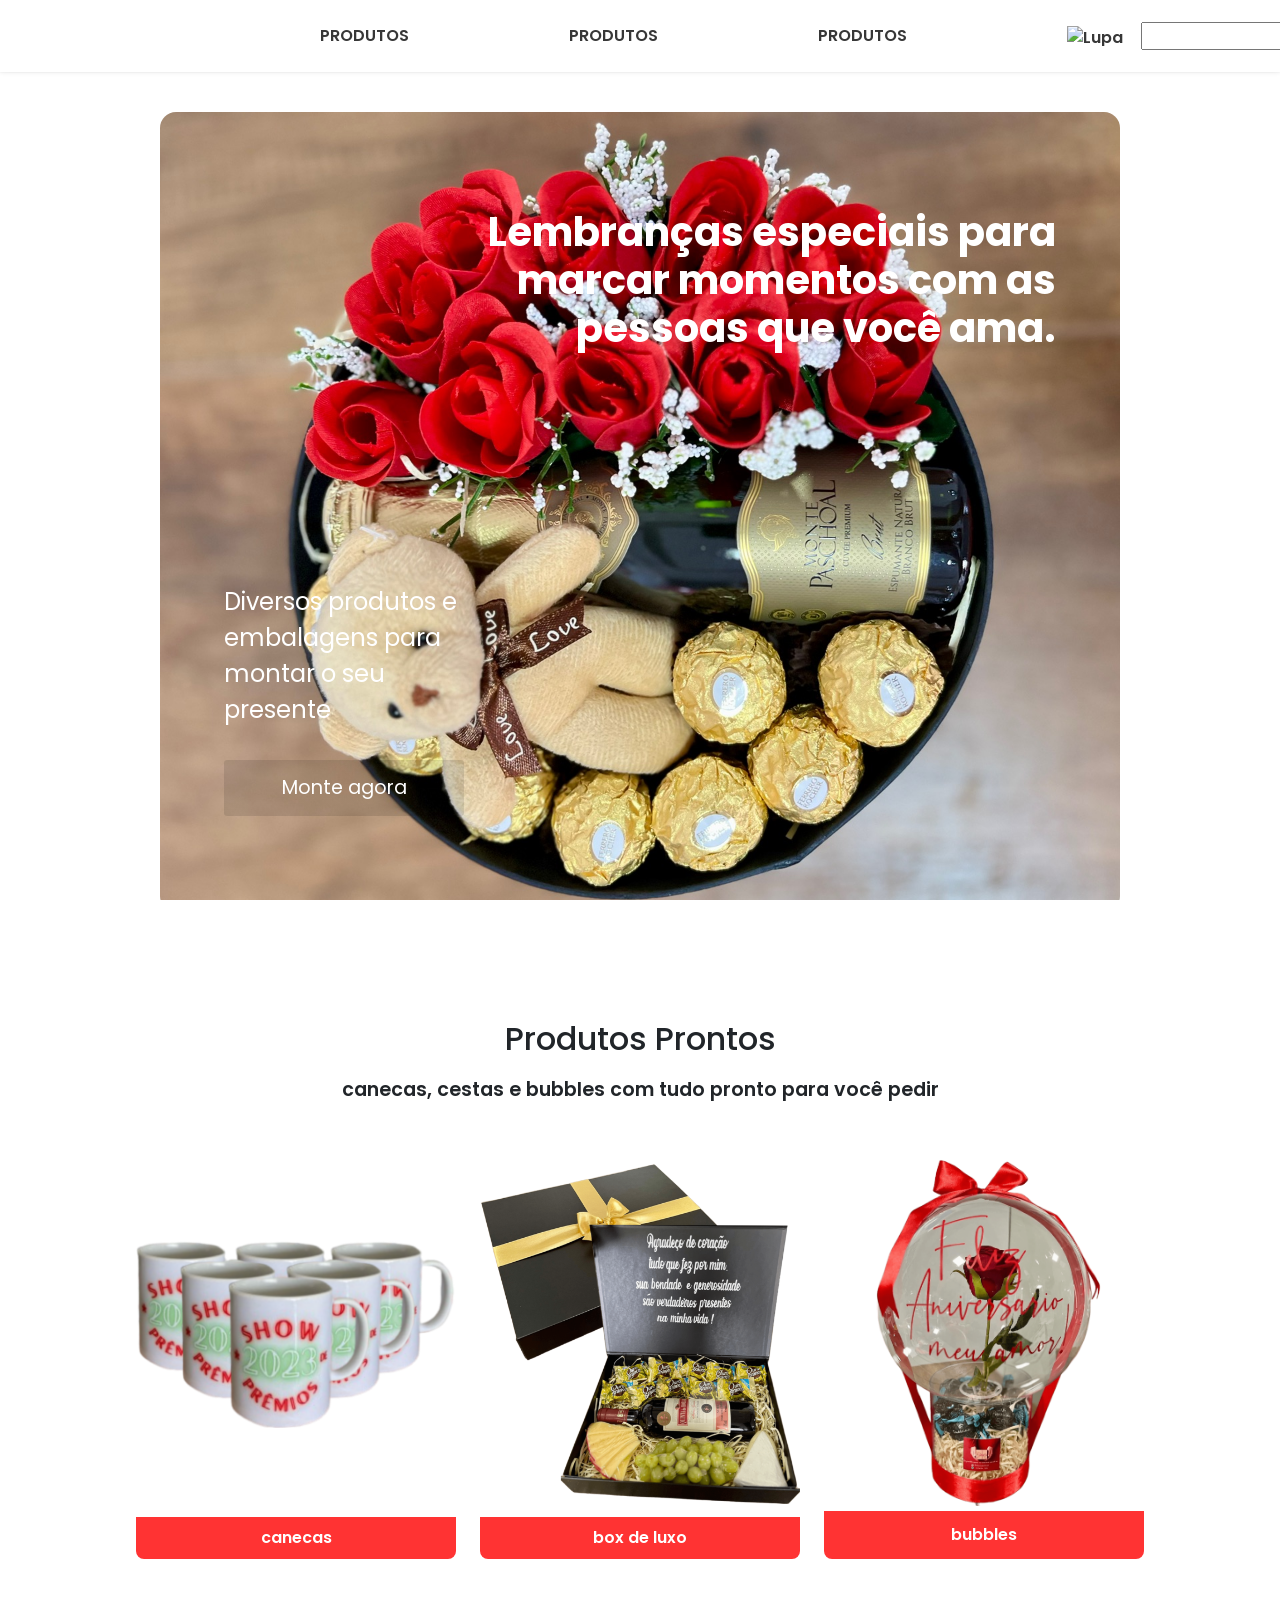
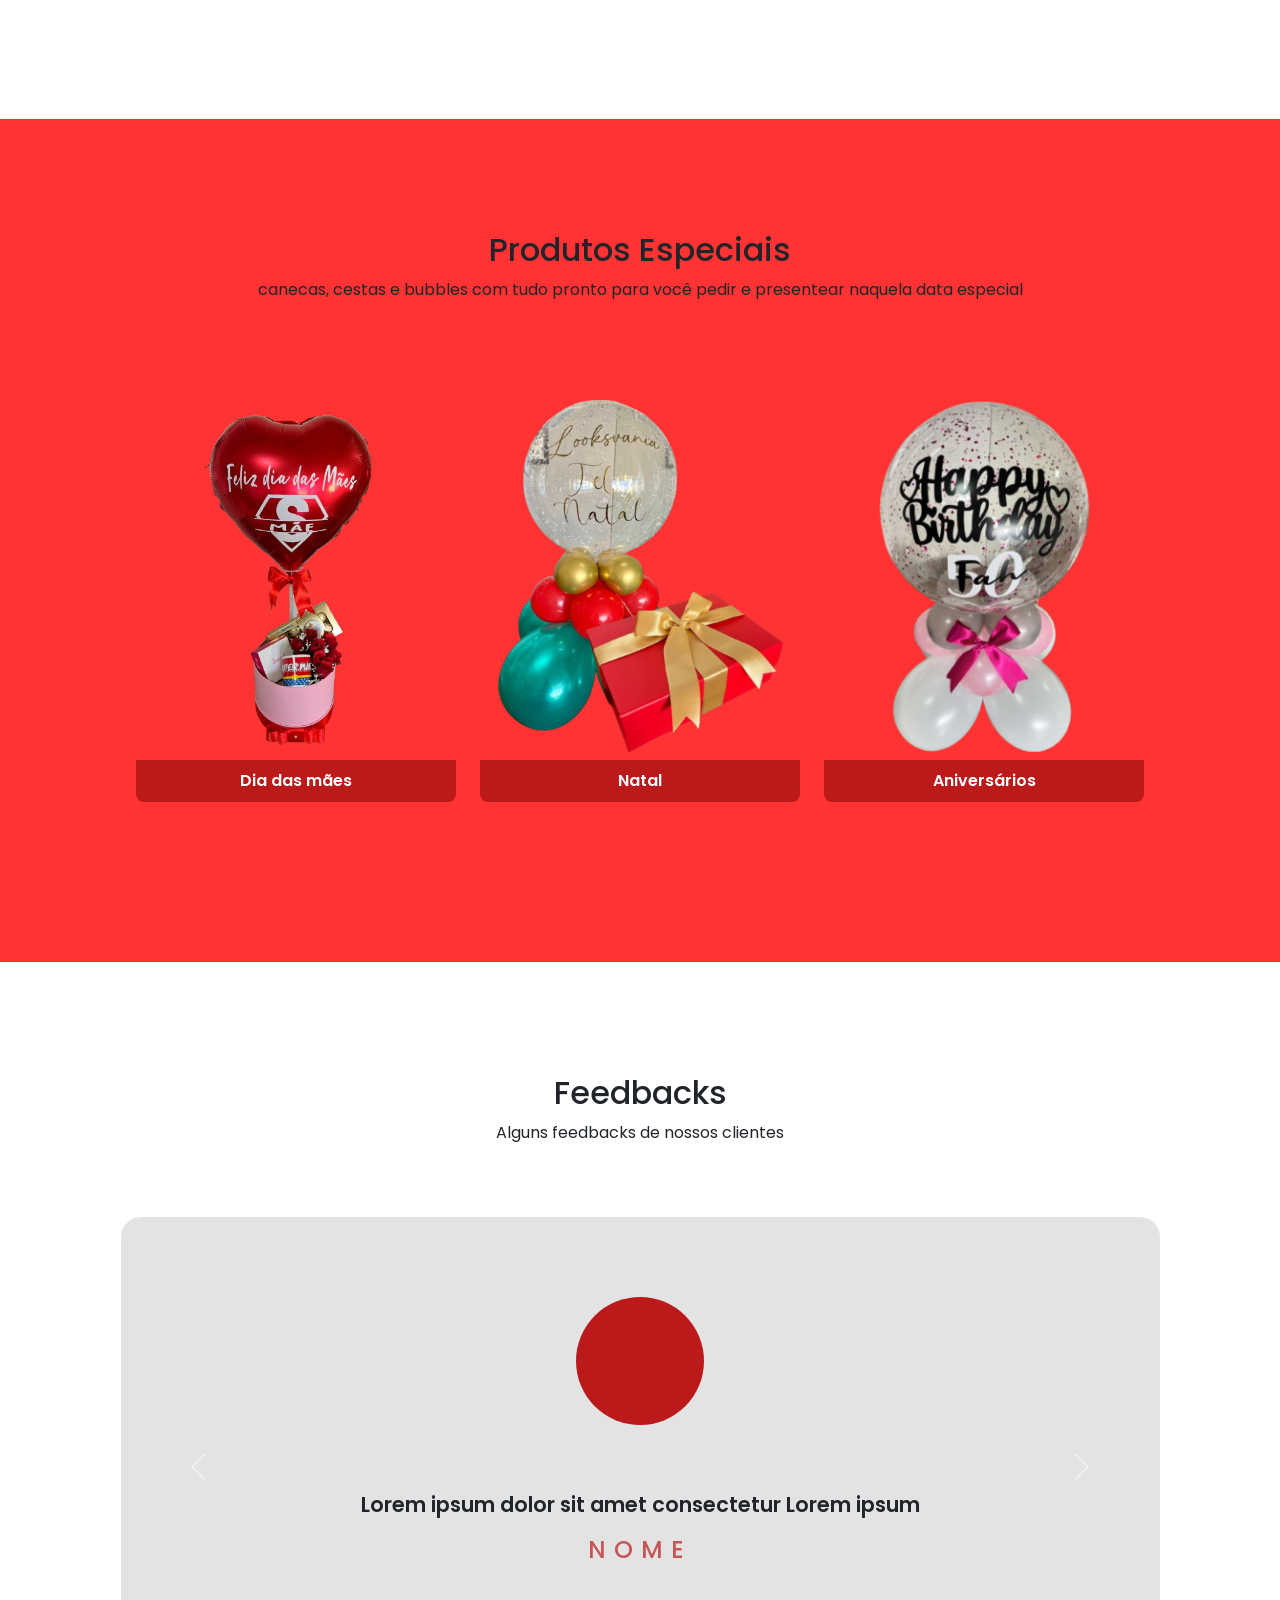
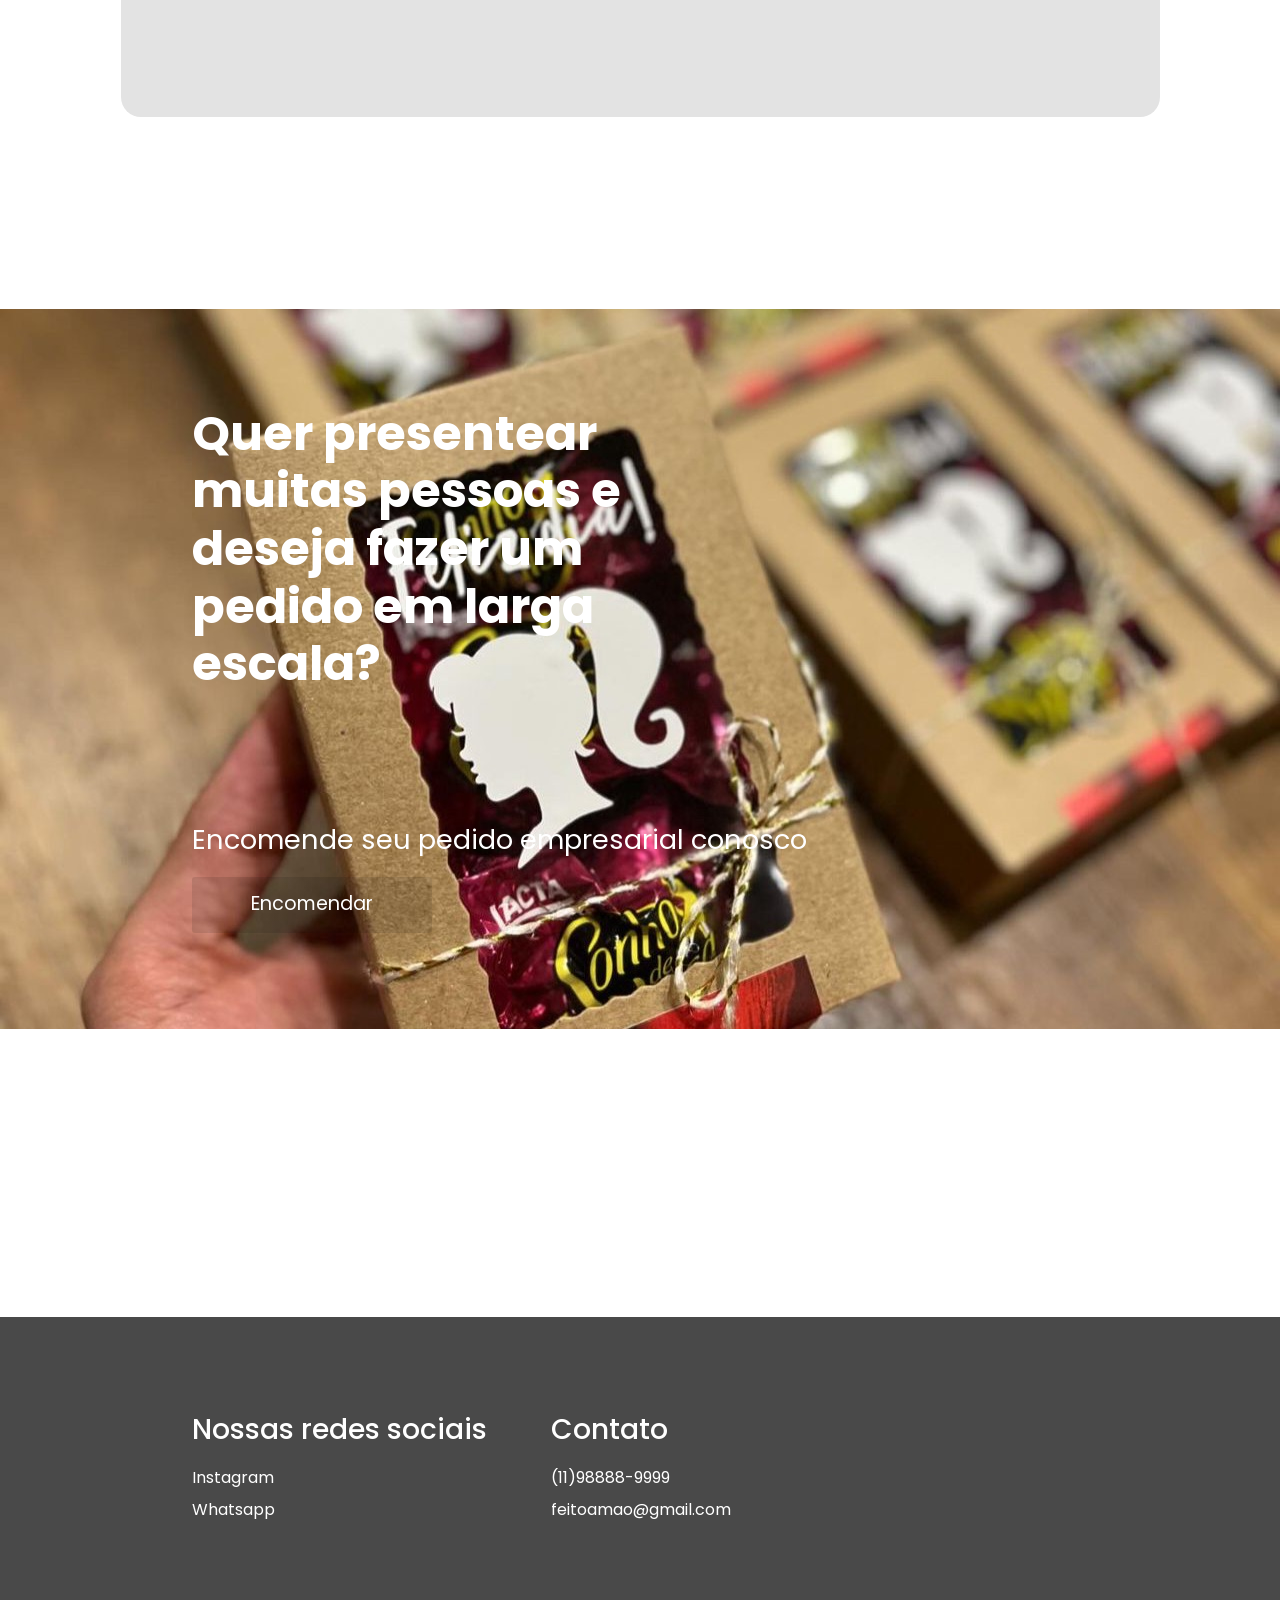
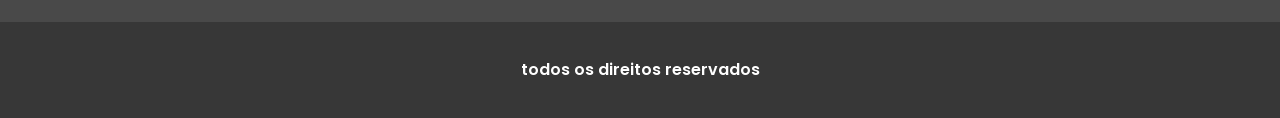
==== index.html @ 60e220ce "Add files via upload" ====
<!DOCTYPE html>
<html lang="pt-br">

<head>
    <meta charset="UTF-8">
    <meta http-equiv="X-UA-Compatible" content="IE=edge">
    <meta name="viewport" content="width=device-width, initial-scale=1.0">
    <title>Home</title>
    <link rel="stylesheet" href="styles/styles.css">
    <link href="https://cdn.jsdelivr.net/npm/bootstrap@5.3.3/dist/css/bootstrap.min.css" rel="stylesheet"
        integrity="sha384-QWTKZyjpPEjISv5WaRU9OFeRpok6YctnYmDr5pNlyT2bRjXh0JMhjY6hW+ALEwIH" crossorigin="anonymous">
    <style>
        @import url('https://fonts.googleapis.com/css2?family=Poppins:ital,wght@0,100;0,200;0,300;0,400;0,500;0,600;0,700;0,800;0,900;1,100;1,200;1,300;1,400;1,500;1,600;1,700;1,800;1,900&display=swap');
    </style>
</head>

<body>
    <header>
        <div id="logo"><a href="/"><img src="imagens/website/logo.png" alt=""></a></div>

        <nav>
            <ul>
                <li class="bttnHeader">
                    <a href="#">PRODUTOS</a>
                </li>
                <li class="bttnHeader">
                    <a href="#">PRODUTOS</a>
                </li>
                <li class="bttnHeader">
                    <a href="#">PRODUTOS</a>
                </li>
                <li class="bttnHeader">
                    <img src="imagens/website/search.svg" alt="Lupa de Pesquisa" class="searchBar">
                    <input type="Text">
                </li>
            </ul>
        </nav>

        <div id="perfil"><button class="perfilBttn"><img src="imagens/website/person.svg" alt=""></button></div>
    </header>

    <main>
        <section id="heroSection">
            <div id="bannerH">
                <h1>Lembranças especiais para marcar momentos com as pessoas que você ama.</h1>
                <div id="textoHero">
                    <p>Diversos produtos e embalagens para montar o seu presente</p>
                    <button class="bttnHero">Monte agora</button>
                </div>
            </div>
        </section>

        <section id="produtosProntos">
            <div class="titleProdutos">
                <h2>Produtos Prontos</h2>
                <p>canecas, cestas e bubbles com tudo pronto para você pedir</p>
            </div>

            <div class="cardSection">
                <div class="cardProdutos">
                    <div class="cards">
                        <div class="cardImg"> <img src="imagens/catalogo/the_canecations.png" alt="">
                        </div>

                        <button class="cardText">
                            <p>canecas</p>
                        </button>
                    </div>
                    <div class="cards">
                        <div class="cardImg"> <img src="imagens/catalogo/caixa.png" alt="">
                        </div>

                        <button class="cardText">
                            <p>box de luxo</p>
                        </button>
                    </div>
                    <a href="produtos.html">
                        <div class="cards">
                            <div class="cardImg"> <img src="imagens/catalogo/bubble.png" alt="">
                            </div>

                            <button class="cardText">
                                <p>bubbles</p>
                            </button>
                        </div>
                    </a>
                </div>
            </div>
        </section>

        <section id="produtosEspeciais">
            <div class="titleProdutosE">
                <h2>Produtos Especiais</h2>
                <p>canecas, cestas e bubbles com tudo pronto para você pedir e presentear naquela data especial</p>
            </div>

            <div class="cardSection">
                <div class="cardProdutos">
                    <div class="cards">
                        <div class="cardImg">
                            <img src="imagens/catalogo/bubble_maes.png" alt="">
                        </div>

                        <button class="cardText2">
                            <p>Dia das mães</p>
                        </button>
                    </div>
                    <div class="cards">
                        <div class="cardImg"> <img src="imagens/catalogo/the_natal_combination.png" alt="">
                        </div>

                        <button class="cardText2">
                            <p>Natal</p>
                        </button>
                    </div>
                    <div class="cards">
                        <div class="cardImg">
                            <img src="imagens/catalogo/the_bubble.png" alt="">
                        </div>

                        <button class="cardText2">
                            <p>Aniversários</p>
                        </button>
                    </div>
                </div>
            </div>
        </section>

        <section class="feedback">
            <div class="titleFeedback">
                <h2>Feedbacks</h2>
                <p>Alguns feedbacks de nossos clientes</p>
            </div>

            <div class="comments">
                <div id="carouselExampleControls" class="carousel slide" data-ride="carousel">
                    <div class="carousel-inner">
                        <div class="carousel-item active">
                            <div class="unitComments" class="active">
                                <div class="feedbackImg"></div>
                                <div class="feedbackContent">
                                    <P>Lorem ipsum dolor sit amet consectetur Lorem ipsum </P>
                                    <h3>NOME</h3>
                                </div>
                            </div>
                        </div>
                        <div class="carousel-item">
                            <div class="unitComments" class="active">
                                <div class="feedbackImg"></div>
                                <div class="feedbackContent">
                                    <P>Lorem ipsum dolor sit amet consectetur Lorem ipsum </P>
                                    <h3>NOME</h3>
                                </div>
                            </div>
                        </div>
                        <div class="carousel-item">
                            <div class="unitComments" class="active">
                                <div class="feedbackImg"></div>
                                <div class="feedbackContent">
                                    <P>Lorem ipsum dolor sit amet consectetur Lorem ipsum </P>
                                    <h3>NOME</h3>
                                </div>
                            </div>
                        </div>
                    </div>
                    <a class="carousel-control-prev" href="#carouselExampleControls" role="button" data-slide="prev">
                        <span class="carousel-control-prev-icon" aria-hidden="true"></span>
                    </a>
                    <a class="carousel-control-next" href="#carouselExampleControls" role="button" data-slide="next">
                        <span class="carousel-control-next-icon" aria-hidden="true"></span>
                    </a>
                </div>
            </div>
        </section>

        <section id="action">
            <div id="actionH1">
                <h1>Quer presentear muitas pessoas e deseja fazer um pedido em larga escala?</h1>
            </div>
            <div id="actionP">
                <p>Encomende seu pedido empresarial conosco</p>
                <button class="bttnHero">Encomendar</button>
            </div>
        </section>

        <div class="branco"></div>
    </main>
    <footer>
        <div id="socialContato">
            <div id="redeSocial">
                <h3>Nossas redes sociais</h3>
                <a href="/">Instagram</a>
                <a href="/">Whatsapp</a>
            </div>
            <div id="contato">
                <h3>Contato</h3>
                <a href="/">(11)98888-9999</a>
                <a href="/">feitoamao@gmail.com</a>
            </div>
        </div>
        <div id="footerDireitos">
            <p>todos os direitos reservados</p>
        </div>
    </footer>
    <nav class="navMobile">
        <ul>
            <li class="navMobileLink"><a href="/"><img src="imagens/website/house.svg" alt=""></a></li>
            <li class="navMobileLink"><a href="/"><img src="imagens/website/gift.svg" alt=""></a></li>
            <li class="navMobileLink"><a href="/"><img src="imagens/website/cart3.svg" alt=""></a></li>
            <li class="navMobileLink"><a href="/"><img src="imagens/website/search.svg" alt=""></a></li>
            <li class="navMobileLink"><a href="login.html"><img src="imagens/website/person.svg" alt=""></a></li>
        </ul>
    </nav>
    <script src="https://cdn.jsdelivr.net/npm/bootstrap@5.3.3/dist/js/bootstrap.bundle.min.js"
        integrity="sha384-YvpcrYf0tY3lHB60NNkmXc5s9fDVZLESaAA55NDzOxhy9GkcIdslK1eN7N6jIeHz"
        crossorigin="anonymous"></script>
</body>

</html>
---- styles/styles.css ----
:root {
    --background-color: #FFFFFF;
    --section: #FF3333;
    --details: #ba1a1a;
    --footer: #494949;
    --footer2: #373737;
    --feedback: #E3E3E3;
    --bttnHeader: #a6a4a4;

}

P {
    margin: 0 !important;
}

* {
    padding: 0;
    margin: 0;
    box-sizing: border-box;
    font-family: "Poppins", sans-serif;
    font-weight: 600;
    font-style: normal;
}
ul{
    padding: 0 !important;
    padding-left: 0 !important;
}

img{
    max-width: 100%;
}

body {
    font-family: "Poppins", sans-serif;
    background-color: var(--background-color);
}

h2 {
    font-size: 2rem;
}

header {
    display: none;
}

#heroSection {
    background: linear-gradient(to bottom, #FF3333, #ba1a1a);
    padding: 2.5rem 1.5rem;
    height: 100svh;
}

#heroSection h1,
#action h1 {
    font-size: 1.4rem;
    color: var(--background-color);
}

#heroSection h1 {
    text-align: end;
}

#bannerH{
    display: flex;
    flex-direction: column;
    justify-content: space-between;
    height: 100%;
    padding-bottom: 3rem;
}

#textoHero p {
    font-size: 1rem;
    color: var(--background-color);
    font-weight: lighter;
}

.bttnHero {
    margin-top: 1rem;
    width: 11rem;
    height: 2.5rem;
    font-size: 1.2rem;
    color: var(--background-color);
    background: linear-gradient(to bottom, rgba(0, 0, 0, 0.11), rgba(0, 0, 0, 0.11));
    border: var(--background-color);
    border-radius: .2rem;
    font-weight: lighter;
}

#produtosProntos,
#produtosEspeciais {
    display: flex;
    flex-direction: column;
    align-items: center;
    text-align: center;
}

#produtosProntos {
    padding: 4rem 1.5rem;
}

.titleProdutos {
    margin-bottom: 2.5rem;
}

.titleProdutos,
.titleProdutosE p {
    font-weight: lighter;
    margin-top: .5rem;
}

.cardProdutos {
    width: 17.2rem;
    justify-content: center;
    display: flex;
    flex-direction: column;
    gap: 2.5rem;
}

.cards {
    display: flex;
    flex-direction: column;
    gap: .3rem;
}

.cards img{
    height: 20rem;
    object-fit: contain;
}

.cardImg {
    height: 100%;
}

.cardText,
.cardText2 {
    display: flex;
    align-items: center;
    justify-content: center;
    height: 3rem;
    font-size: 1rem;
    border-style: none;
}

.cardText {
    background-color: var(--section);
    color: var(--background-color);
}

.titleProdutosE {
    padding: 0;
}

.cardText2 {
    background-color: var(--details);
    color: var(--background-color);
}

#produtosEspeciais {
    background-color: var(--section);
    padding: 4rem 0;
}

.titleProdutosE {
    margin-bottom: 2.5rem;
}

.feedback {
    padding: 4rem 1.5rem;
    display: flex;
    flex-direction: column;
}

.titleFeedback {
    text-align: center;
    margin-bottom: 2.5rem;
}

.titleFeedback p {
    font-weight: lighter;
    margin-top: .5rem;
}

.comments {
    display: flex;
    flex-direction: column;
    gap: 2rem;
}

.unitComments{
    background-color: var(--feedback);
    display: flex;
    padding: 1.5rem 2rem;
    gap: 2rem;
    border-radius: 10px;
    font-size: .8rem;
    font-weight: lighter;
}

.feedbackImg{
    height: 5rem;
    background-color: var(--details);
    width: 12rem;
    border-radius: 999px;
    align-self: center;
}

.feedbackContent{
    display: flex;
    flex-direction: column-reverse;
}

#action {
    background: linear-gradient(to bottom, #FF3333, #ba1a1a);
    padding: 4rem 1.5rem;
    height: 100svh;
    display: flex;
    flex-direction: column;
    justify-content: space-between
}

#actionP p {
    font-weight: lighter;
    font-size: 1rem;
    color: var(--background-color);
}

.branco {
    height: 4rem;
}

#socialContato {
    background-color: var(--footer);
    padding: 4rem 2rem;
    color: var(--background-color);
    display: flex;
    flex-direction: column;
    gap: 2rem;
}

#socialContato h3 {
    margin-bottom: 1rem;
}

#socialContato a {
    text-decoration: none;
    color: var(--background-color);
    font-weight: lighter;
    display: flex;
    flex-direction: column;
}

#footerDireitos {
    height: 4rem;
    display: flex;
    justify-content: center;
    align-items: center;
    background-color: var(--footer2);
    color: var(--background-color);
    font-size: 1rem;
    margin-bottom: 3rem;
}

.navMobile{
    height: 3rem;
    background-color: var(--footer);
    padding: 1rem 2rem;
    position: fixed;
    bottom: 0;
    width: 100%;
    z-index: 9999;
}

.navMobile > ul{
    display: flex;
    justify-content: space-between;
}

.navMobileLink{
    list-style: none;
}

.navMobileLink img{
    height: 1.5rem;
}

input{
    display: none;
}

@media screen and (min-width: 768px) {
    header {
        padding: 0 12rem;
        display: flex;
        gap: 5.5rem;
        height: 4.5rem;
        background-color: var(--background-color);
        font-weight: 500;
        font-size: 1.2rem;
        color: var(--footer2);
        align-items: center;
        justify-content: space-between;
        position: sticky;
        top: 0;
        right: 0;
        left: 0;
        position: fixed;
        z-index: 999;
        box-shadow: rgba(0, 0, 0, 0.1) 0px 0px 5px 0px, rgba(0, 0, 0, 0.1) 0px 0px 1px 0px;
    }

    header nav ul{
        margin: 0 !important;
        padding: 0 !important;
    }

    .navMobile{
        display: none;
    }

    #logo img{
        width: 3.5rem;
        width: 3rem;
    }
    

    .perfilBttn{
        height: 3rem;
        width: 3rem;
        border: none;
        background-color: transparent;
        cursor: pointer;
    }

    .perfilBttn img{
        height: 2rem;
    }
    
    nav ul{
        list-style: none;
        display: flex;
        flex-direction: row;
        gap: 5rem;
    }
    
    .bttnHeader{
        padding: 1.5rem 2.5rem;
        background-color: transparent;
        color:  var(--footer2);
        font-weight: 700;
        border: none;
        font-size: 1rem;
        display: flex;
        align-items: center;
    }

    a{
        text-decoration: none !important;
        color: unset !important;
    }

    .bttnHeader:hover{
        color: var(--details);
    }

    .searchBar{
        height: 1.3rem;

    }

    #linha{
        height: 1rem;
    }

    #heroSection{
        background: linear-gradient(to top, #FFFFFF, #FFFFFF);
        color: var(--background-color);
        gap: 30rem;
        padding: 7rem 10rem 0;
    }
    
    #bannerH{
        display: flex;
        flex-direction: row-reverse;
        color: var(--background-color);
        height: 50rem;
        padding: 4rem;
        background-image: url(../imagens/website/urso.png);
        background-repeat: no-repeat;
        background-size: cover;
        background-position: center;
        border-radius: 1rem;
    }
    
    #heroSection h1{
        font-size: 2.5rem;
        text-align: end;
        font-weight: 700;
        margin-top: 2rem;
    }
    
    #textoHero{
        display: flex;
        flex-direction: column;
        gap: 1rem;
        margin-bottom: 2rem;
        align-self: flex-end;
    }

    #textoHero p{
        font-size: 1.5rem;
    }

    .bttnHero{
        width: 15rem;
        height: 3.5rem;
        -webkit-transition: all 200ms ease-in-out;
        -ms-transition: all 200ms ease-in-out;
        -moz-transition: all 200ms ease-in-out;
         transition: all 200ms ease-in-out;
    }
    #produtosProntos{
        background-color: var(--background-color);
        display: flex;
        flex-direction: column;
        align-items: center;
        justify-content: center;
        padding: 7rem 0 10rem;

    }


    .titleProdutos{
        text-align: center;
        line-height: 3rem;
        }
    
    .titleProdutos h2{
        font-size: 2rem
    }
    
    .titleProdutos p{
        font-size: 1.2rem;
    }
    
    .cardSection{
        display: flex;
        justify-content: center;
    }
    
    .cardProdutos{
        display: grid;
        width: 100%;
        grid-template-columns: repeat(3, 1fr);
        gap: 1.5rem;
        justify-content: center;
    }
    
    .cards{
        display: flex;
        flex-direction: column;
        width: 20rem;
        background-color: unset !important;
        border: none !important;
        -webkit-transition: all 200ms ease-in-out;
        -ms-transition: all 200ms ease-in-out;
        -moz-transition: all 200ms ease-in-out;
         transition: all 200ms ease-in-out;
    }
    
    .cardImg{
        border-radius: 8px 8px 0 0;
        display: flex;
        align-items: center;
        justify-content: center;
    }

    .cards img{
        height: 22rem;
        object-fit: contain;
    }

    .cardText, .cardText2{
        font-size: 1rem;
        font-weight: lighter;
        border-style: none;
        border-radius: 0 0 8px 8px;

    }

    .cardText{
        background-color: var(--section);
        color: var(--background-color);
    }

    #produtosEspeciais{
        display: flex;
        flex-direction: column;
        align-items: center;
        justify-content: center;
        padding: 7rem 0 10rem;
    }

    .titleProdutosE{
        margin-bottom: 6rem;
    }

    .feedback{
        display: flex;
        align-items: center;
        justify-content: center;
        gap: 2rem;
        padding: 7rem 0 12rem;
    }

    .feedbackContent h3{
        font-size: 1.5rem;
        letter-spacing: .5rem;
        color: var(--details);
        opacity: 70%;
    }

    .unitComments{
        padding: 5rem 15rem 9rem;
        display: flex;
        flex-direction: column;
        gap: 4rem;
        border-radius: 20px;
    }

    .feedbackImg{
        height: 8rem;
        width: 8rem;
    }

    .feedbackContent{
        display: flex;
        flex-direction: column;
        text-align: center;
        gap: 1rem;
    }

    .feedbackContent p{
        font-size: 1.3rem;
    }

    #action{
        height: 45rem;
        padding: 6rem 12rem;
        margin-bottom: 14rem;
        background-image: url(../imagens/website/action.jpg);
        background-size: cover;
        background-position: center;
}

    #action h1{
        width: 50%;
        font-size: 3rem;
        font-weight: 700;
    }
    
    #actionP{
        display: flex;
        flex-direction: column;
        justify-content: end;
    }
    
    #action p{
        margin-bottom: 1rem;
        font-size: 1.7rem;
    }

    #socialContato{
        display: flex;
        flex-direction: row;
        gap: 4rem;
        padding: 6rem 0 6rem 12rem;
        text-decoration: none;
        line-height: 2rem;
    }
    
    #footerDireitos{
        height: 6rem;
        margin-bottom: 0;
    }

    .cards:hover, .bttnHero:hover{
        box-shadow: rgba(0, 0, 0, 0.16) 0px 10px 36px 0px, rgba(0, 0, 0, 0.06) 0px 0px 0px 1px;
        z-index: 2;
       
        -webkit-transform: scale(1.1);
        
        -ms-transform: scale(1.1);   
        
        -moz-transform: scale(1.1);
       
        transform: scale(1.1);
    }
    input{
        display: block;
    }
}
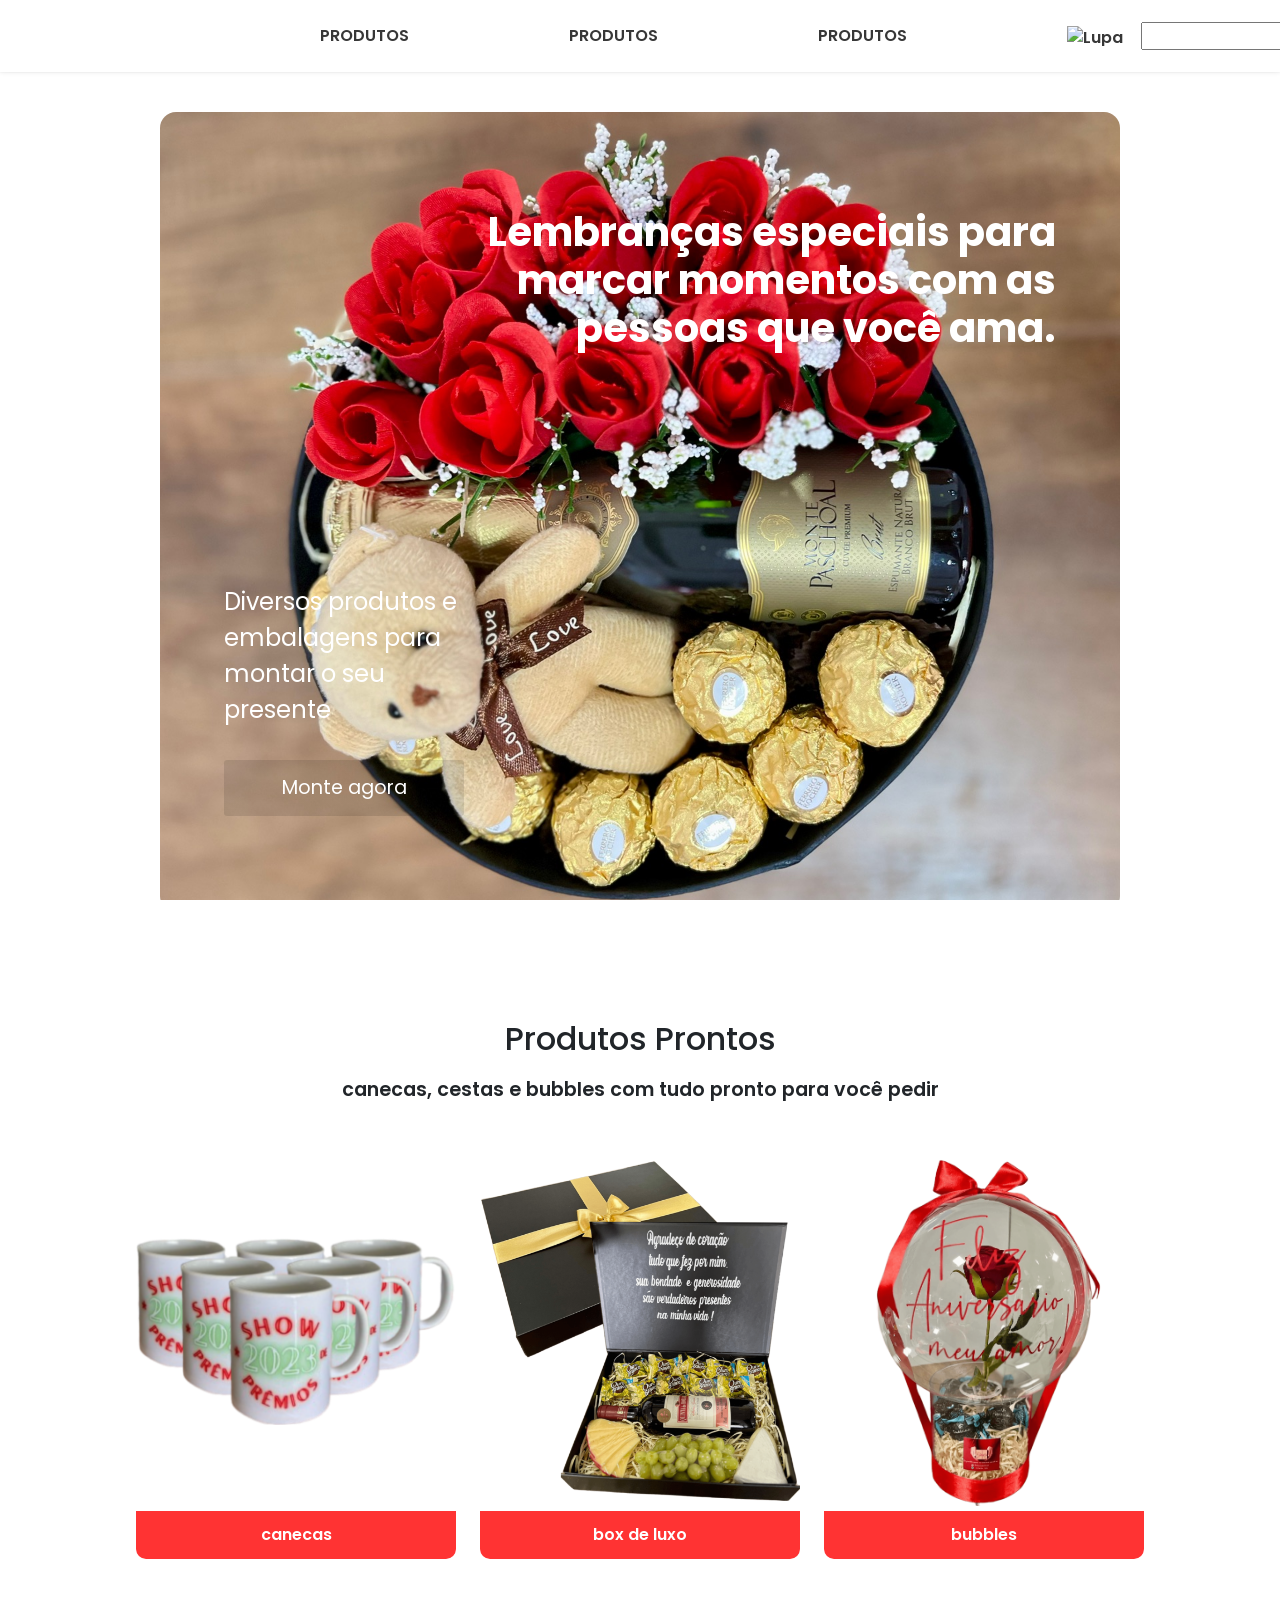
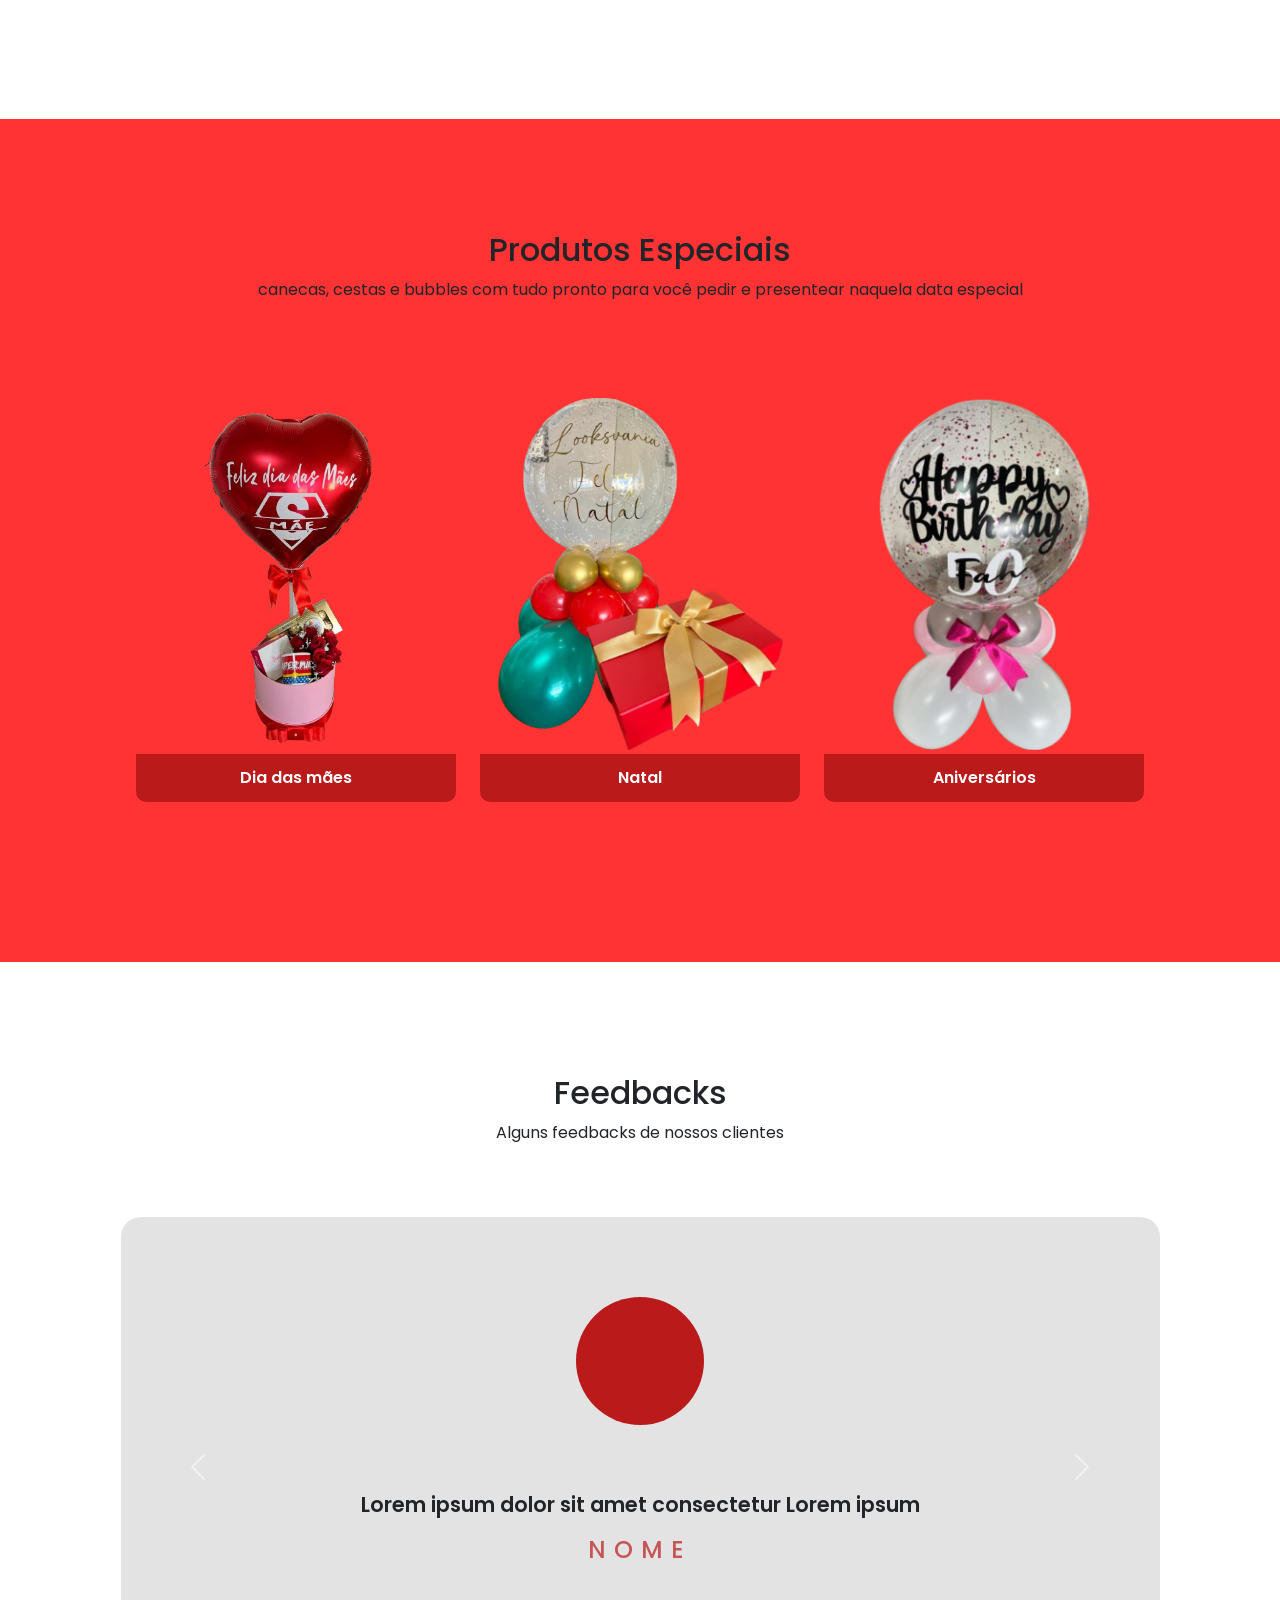
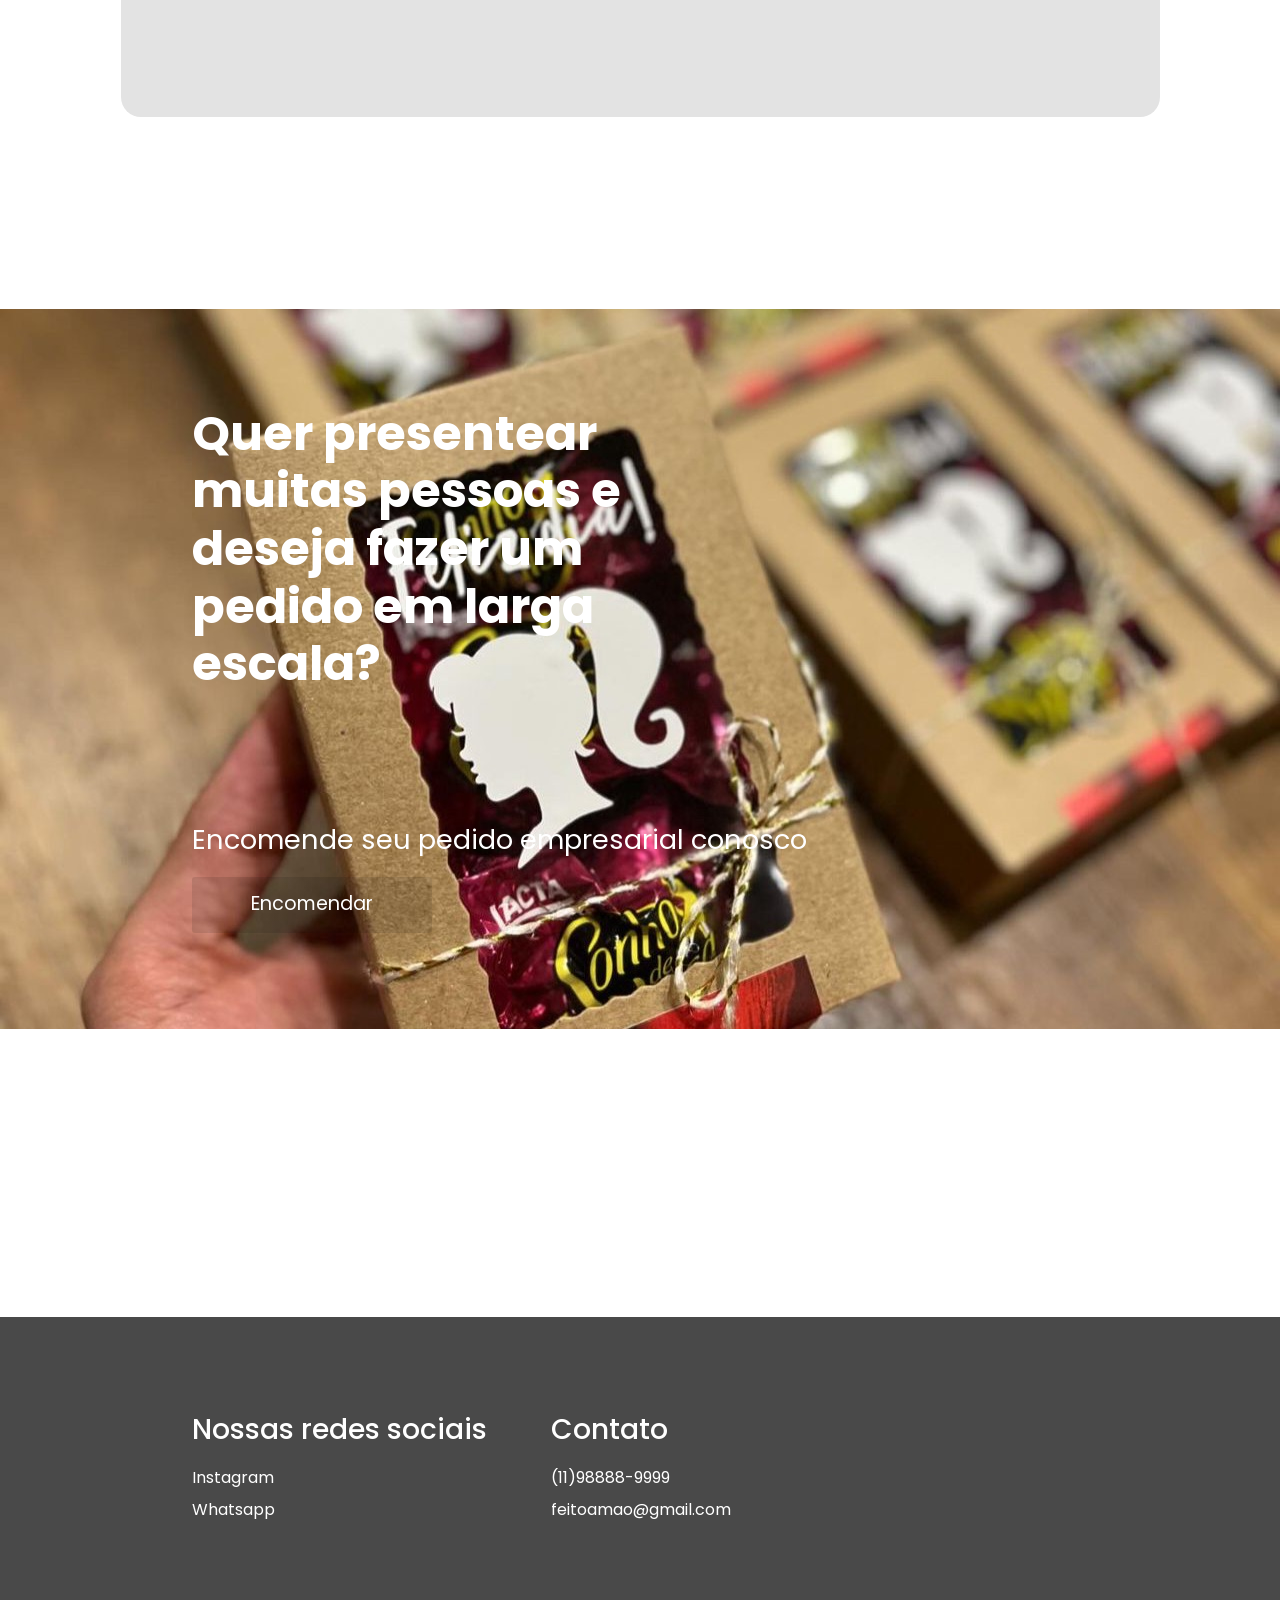
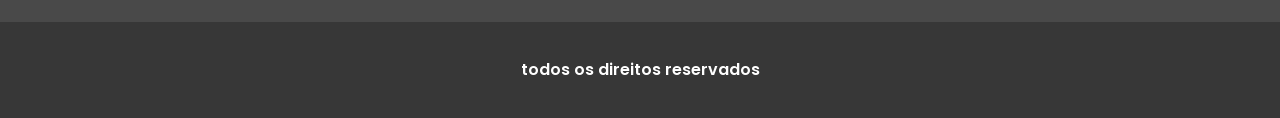
==== commit 8aec0949: "Add files via upload" ====
--- a/index.html
+++ b/index.html
@@ -58,22 +58,26 @@
 
             <div class="cardSection">
                 <div class="cardProdutos">
-                    <div class="cards">
-                        <div class="cardImg"> <img src="imagens/catalogo/the_canecations.png" alt="">
-                        </div>
-
-                        <button class="cardText">
-                            <p>canecas</p>
-                        </button>
-                    </div>
-                    <div class="cards">
-                        <div class="cardImg"> <img src="imagens/catalogo/caixa.png" alt="">
-                        </div>
-
-                        <button class="cardText">
-                            <p>box de luxo</p>
-                        </button>
-                    </div>
+                    <a href="canecas.html">
+                        <div class="cards">
+                            <div class="cardImg"> <img src="imagens/catalogo/the_canecations.png" alt="">
+                            </div>
+
+                            <button class="cardText">
+                                <p>canecas</p>
+                            </button>
+                        </div>
+                    </a>
+                    <a href="box.html">
+                        <div class="cards">
+                            <div class="cardImg"> <img src="imagens/catalogo/caixa.png" alt="">
+                            </div>
+
+                            <button class="cardText">
+                                <p>box de luxo</p>
+                            </button>
+                        </div>
+                    </a>
                     <a href="produtos.html">
                         <div class="cards">
                             <div class="cardImg"> <img src="imagens/catalogo/bubble.png" alt="">
@@ -96,32 +100,37 @@
 
             <div class="cardSection">
                 <div class="cardProdutos">
-                    <div class="cards">
-                        <div class="cardImg">
-                            <img src="imagens/catalogo/bubble_maes.png" alt="">
-                        </div>
-
-                        <button class="cardText2">
-                            <p>Dia das mães</p>
-                        </button>
-                    </div>
-                    <div class="cards">
-                        <div class="cardImg"> <img src="imagens/catalogo/the_natal_combination.png" alt="">
-                        </div>
-
-                        <button class="cardText2">
-                            <p>Natal</p>
-                        </button>
-                    </div>
-                    <div class="cards">
-                        <div class="cardImg">
-                            <img src="imagens/catalogo/the_bubble.png" alt="">
-                        </div>
-
-                        <button class="cardText2">
-                            <p>Aniversários</p>
-                        </button>
-                    </div>
+                    <a href="dMaes.html">
+                        <div class="cards">
+                            <div class="cardImg">
+                                <img src="imagens/catalogo/bubble_maes.png" alt="">
+                            </div>
+                            <button class="cardText2">
+                                <p>Dia das mães</p>
+                            </button>
+                        </div>
+                    </a>
+                    <a href="natal.html">
+                        <div class="cards">
+                            <div class="cardImg"> <img src="imagens/catalogo/the_natal_combination.png" alt="">
+                            </div>
+
+                            <button class="cardText2">
+                                <p>Natal</p>
+                            </button>
+                        </div>
+                    </a>
+                    <a href="aniversarios.html">
+                        <div class="cards">
+                            <div class="cardImg">
+                                <img src="imagens/catalogo/the_bubble.png" alt="">
+                            </div>
+
+                            <button class="cardText2">
+                                <p>Aniversários</p>
+                            </button>
+                        </div>
+                    </a>
                 </div>
             </div>
         </section>
@@ -204,7 +213,7 @@
     </footer>
     <nav class="navMobile">
         <ul>
-            <li class="navMobileLink"><a href="/"><img src="imagens/website/house.svg" alt=""></a></li>
+            <li class="navMobileLink"><a href="index.html"><img src="imagens/website/house.svg" alt=""></a></li>
             <li class="navMobileLink"><a href="/"><img src="imagens/website/gift.svg" alt=""></a></li>
             <li class="navMobileLink"><a href="/"><img src="imagens/website/cart3.svg" alt=""></a></li>
             <li class="navMobileLink"><a href="/"><img src="imagens/website/search.svg" alt=""></a></li>
--- a/styles/styles.css
+++ b/styles/styles.css
@@ -21,6 +21,11 @@
     font-weight: 600;
     font-style: normal;
 }
+
+a{
+    text-decoration: none !important;
+}
+
 ul{
     padding: 0 !important;
     padding-left: 0 !important;
@@ -119,6 +124,8 @@
     display: flex;
     flex-direction: column;
     gap: .3rem;
+    border-radius: 10px;
+    overflow: hidden;
 }
 
 .cards img{
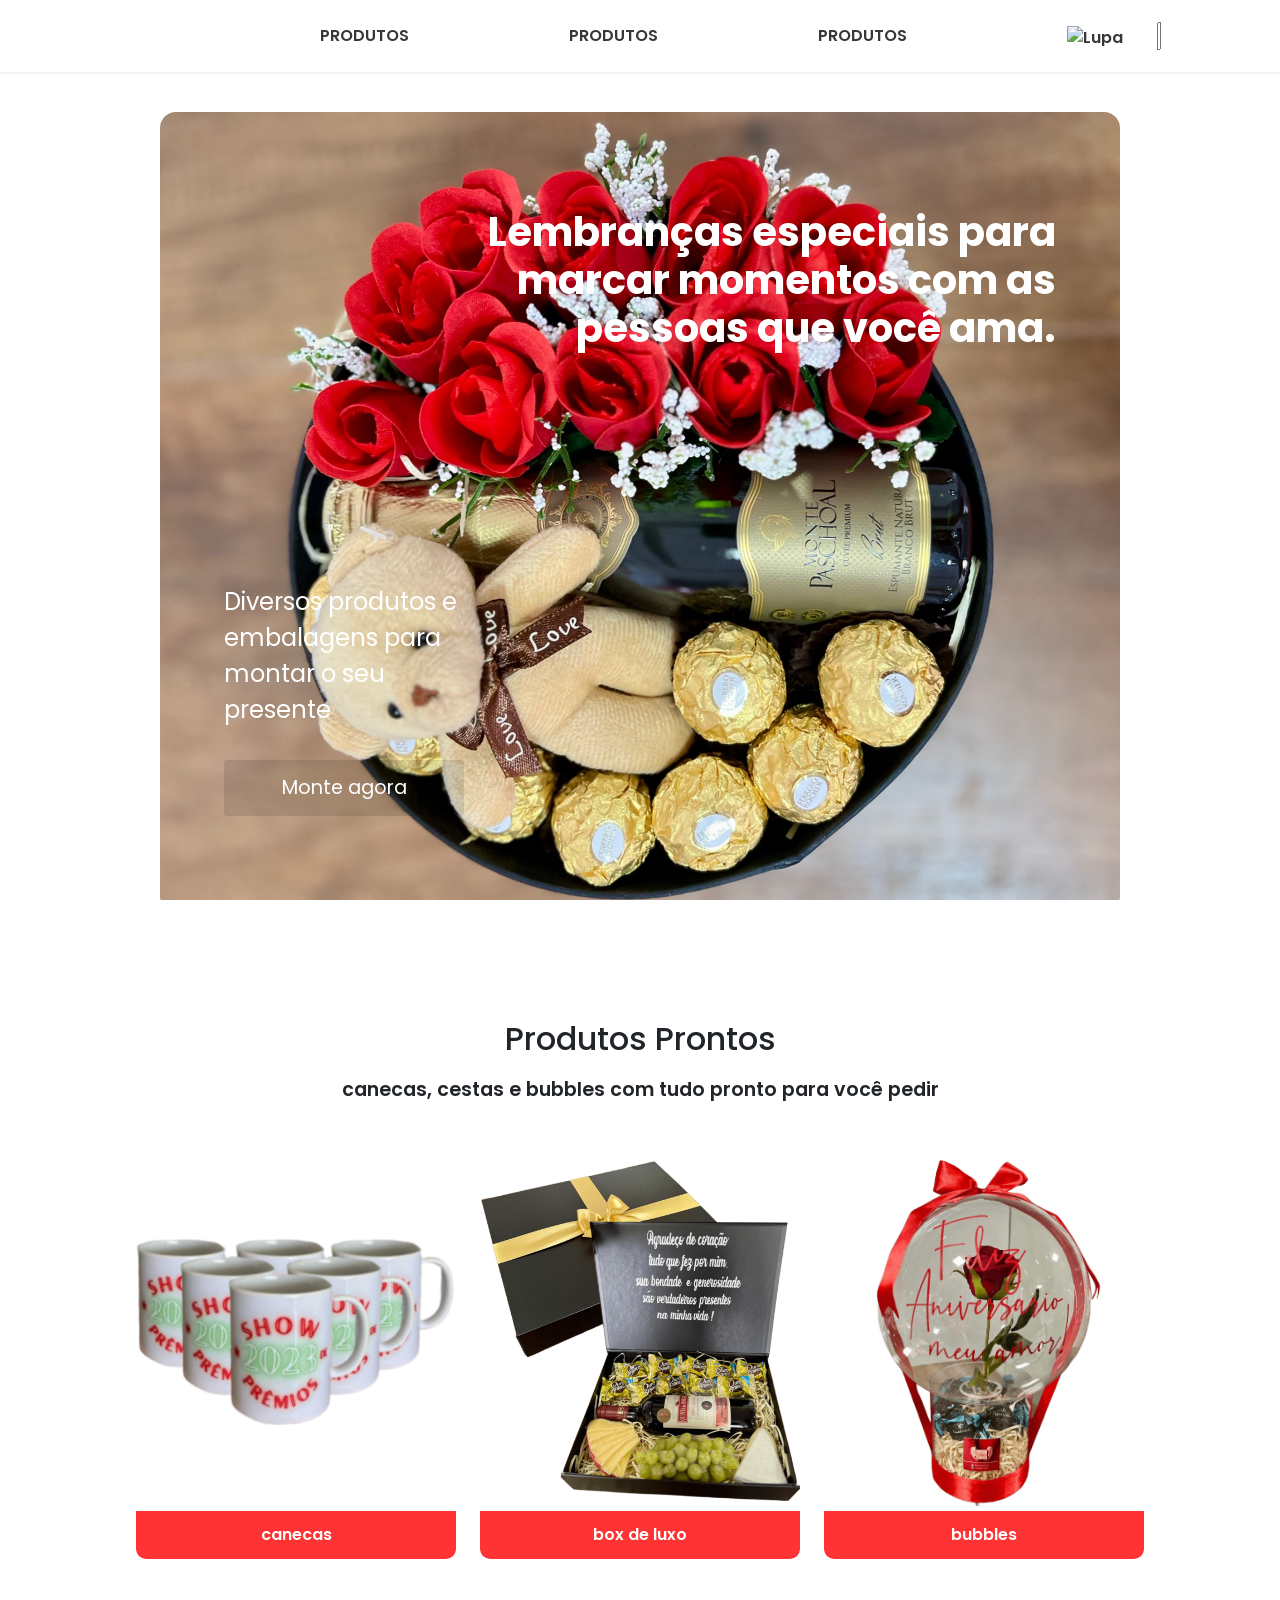
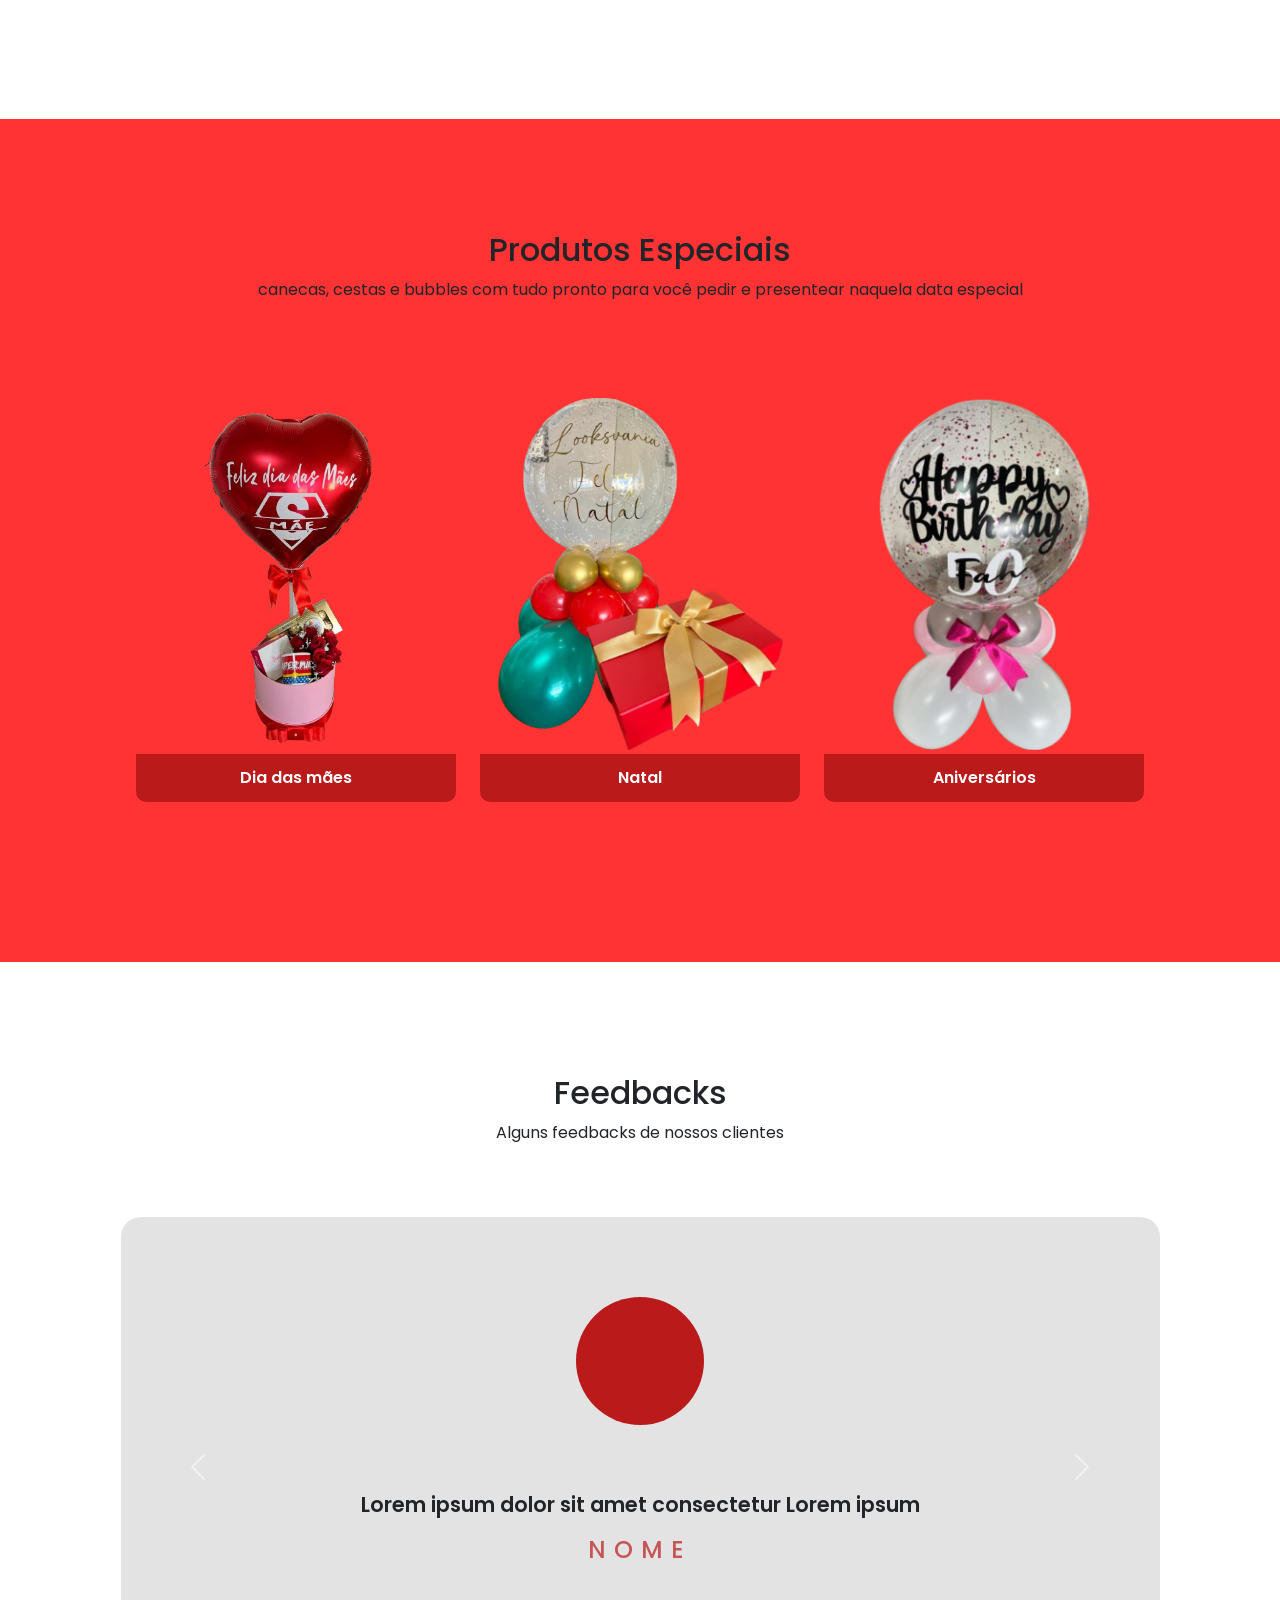
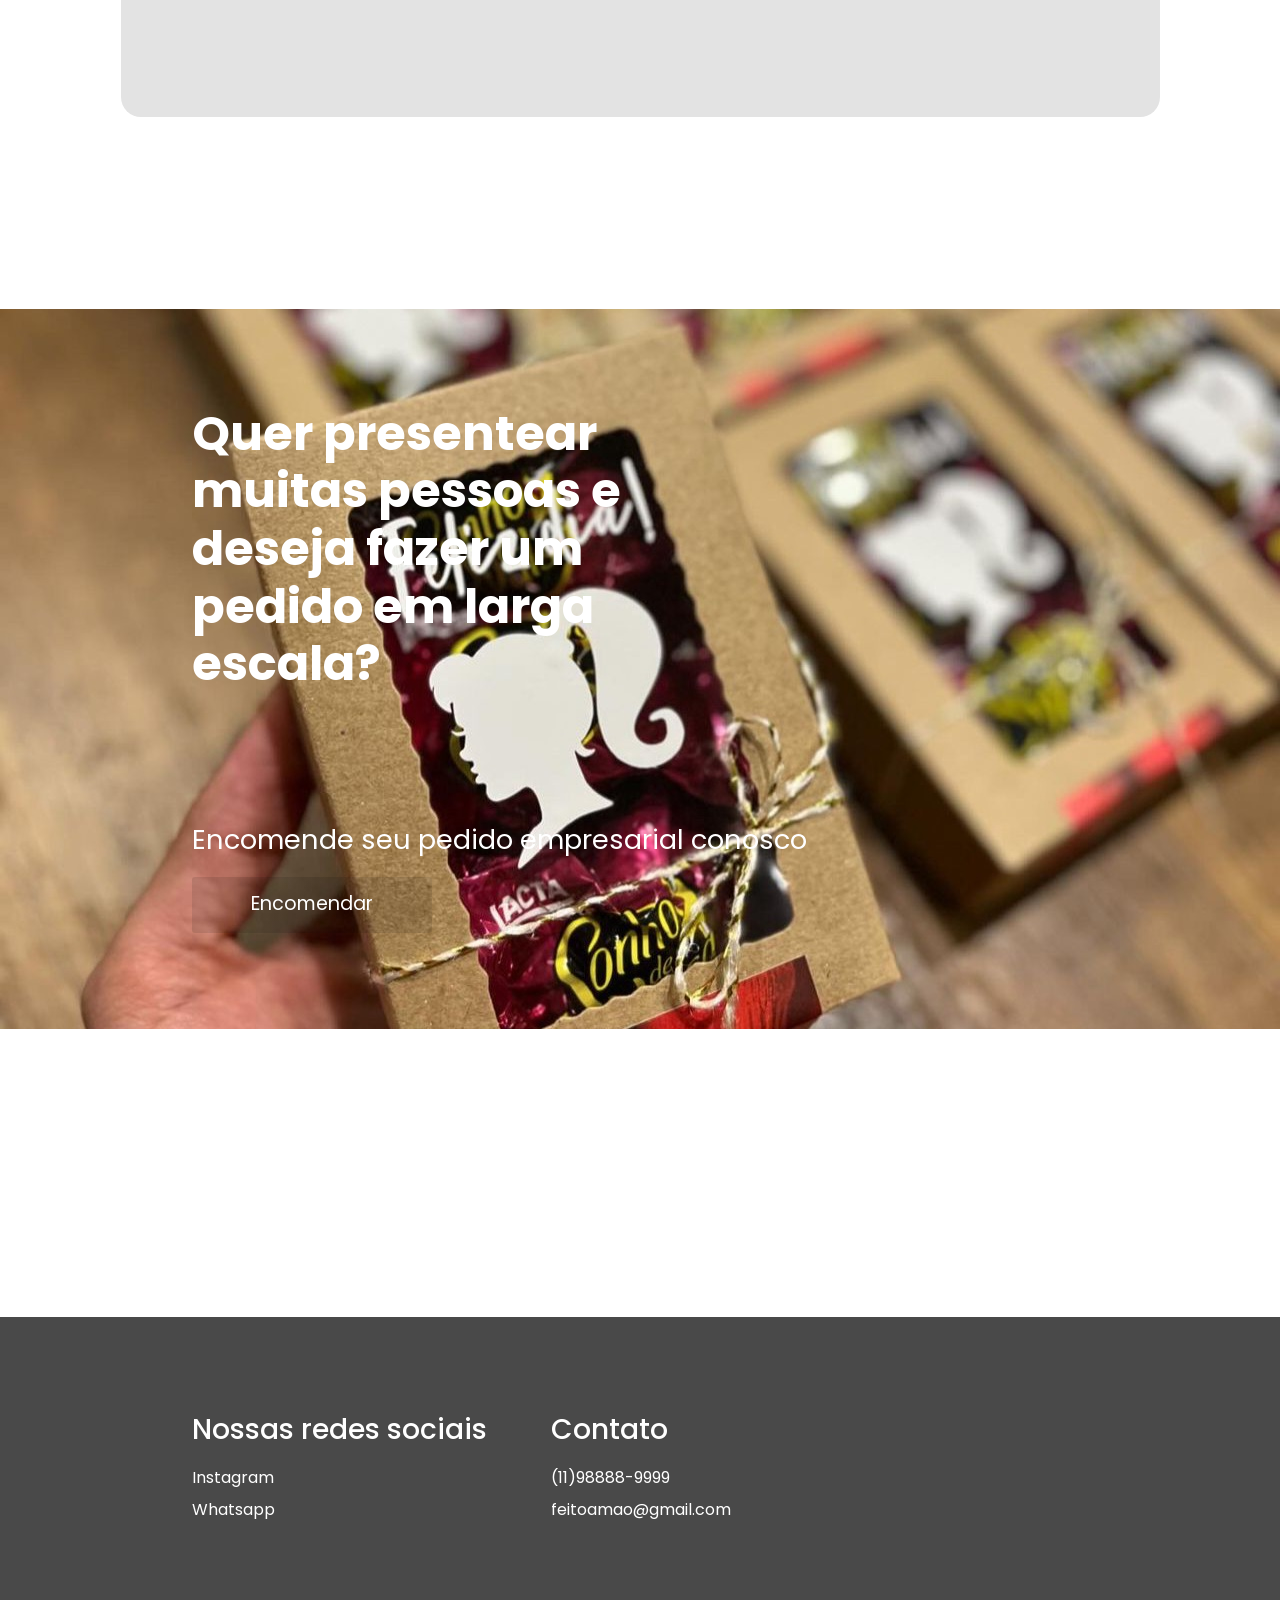
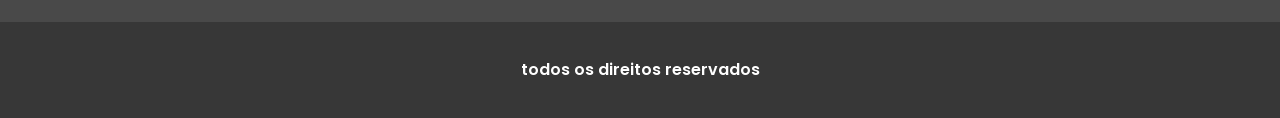
==== commit 9086d209: "Add files via upload" ====
--- a/index.html
+++ b/index.html
@@ -30,8 +30,10 @@
                     <a href="#">PRODUTOS</a>
                 </li>
                 <li class="bttnHeader">
-                    <img src="imagens/website/search.svg" alt="Lupa de Pesquisa" class="searchBar">
-                    <input type="Text">
+                    <div id="lupa">
+                        <img src="imagens/website/search.svg" alt="Lupa de Pesquisa" class="searchBar">
+                        <input type="Text" id="inputNav" placeholder="Pesquisar">
+                    </div>
                 </li>
             </ul>
         </nav>
--- a/styles/styles.css
+++ b/styles/styles.css
@@ -434,6 +434,19 @@
 
     }
 
+    #lupa{
+        display: flex;
+        gap: 1rem;
+        align-items: center;
+    }
+
+    #inputNav{
+        width: 50%;
+    }
+
+    ::placeholder{
+        font-weight: lighter;
+    }
 
     .titleProdutos{
         text-align: center;
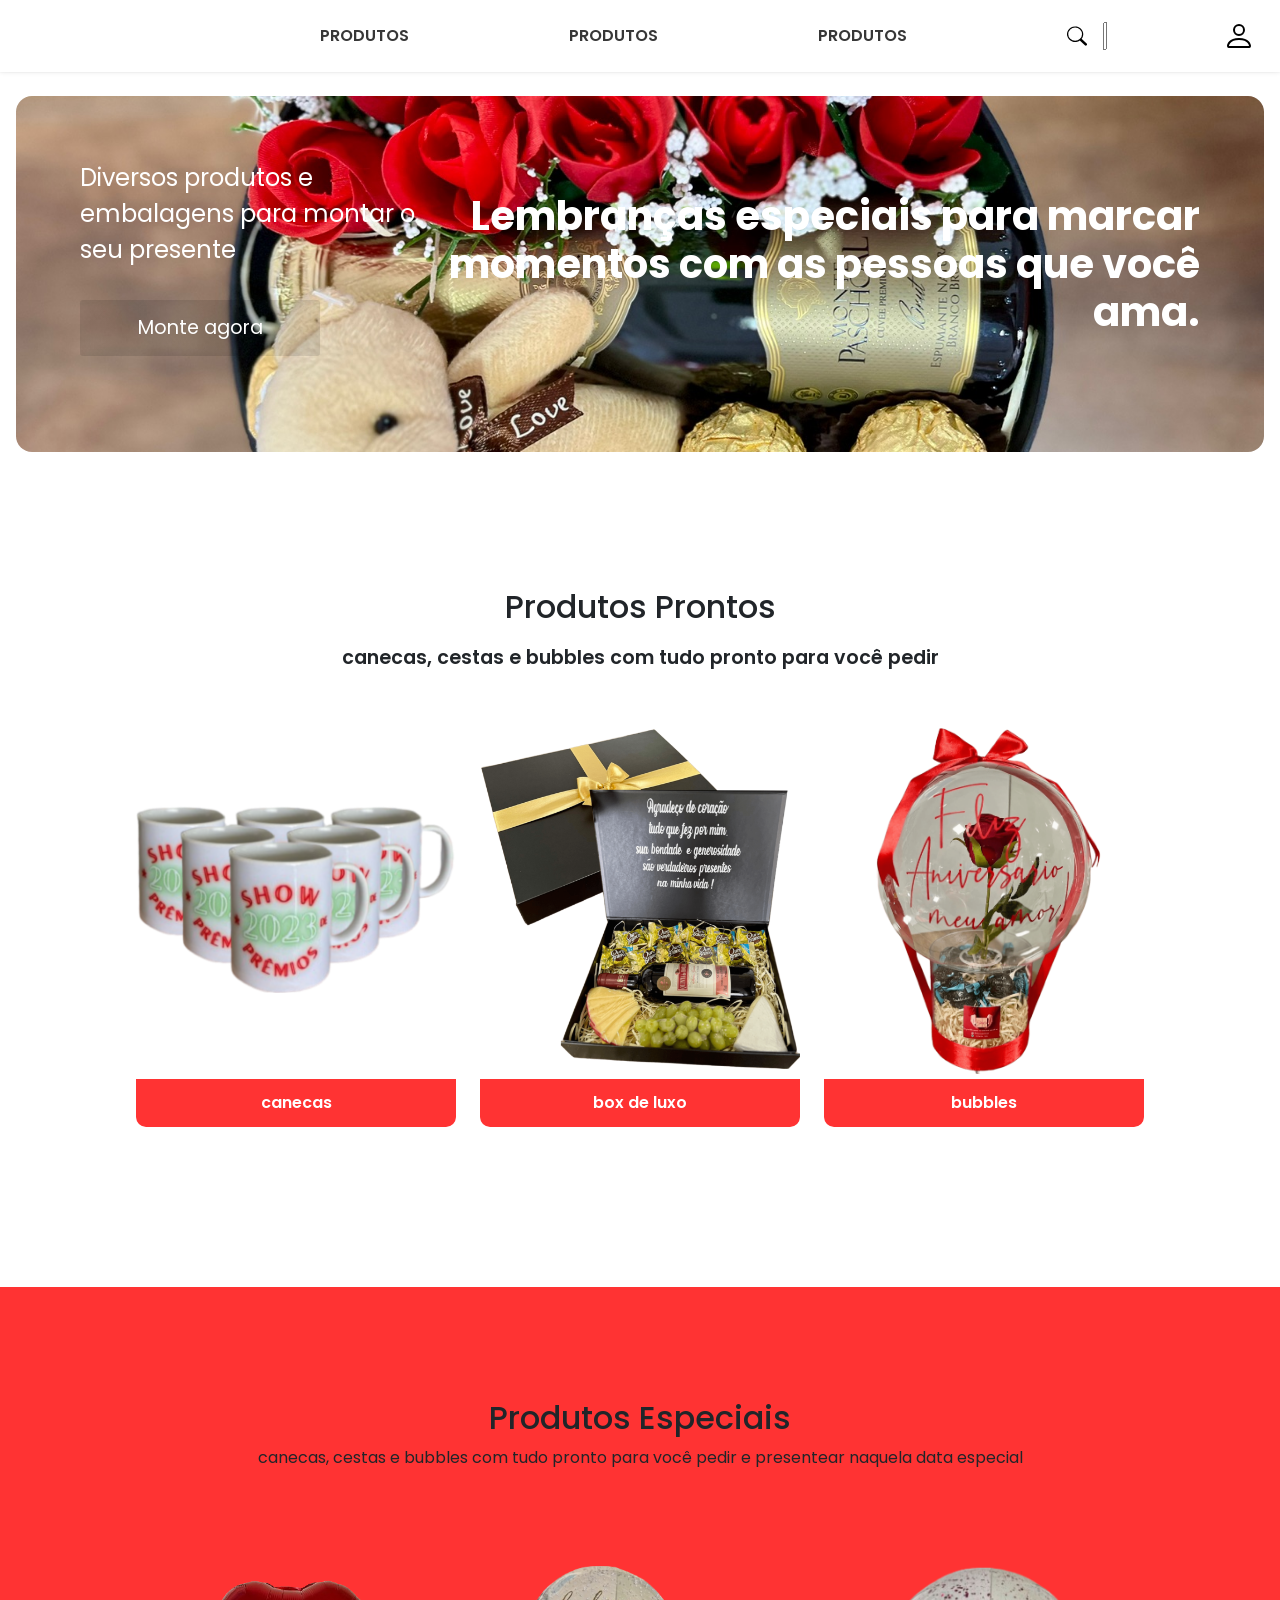
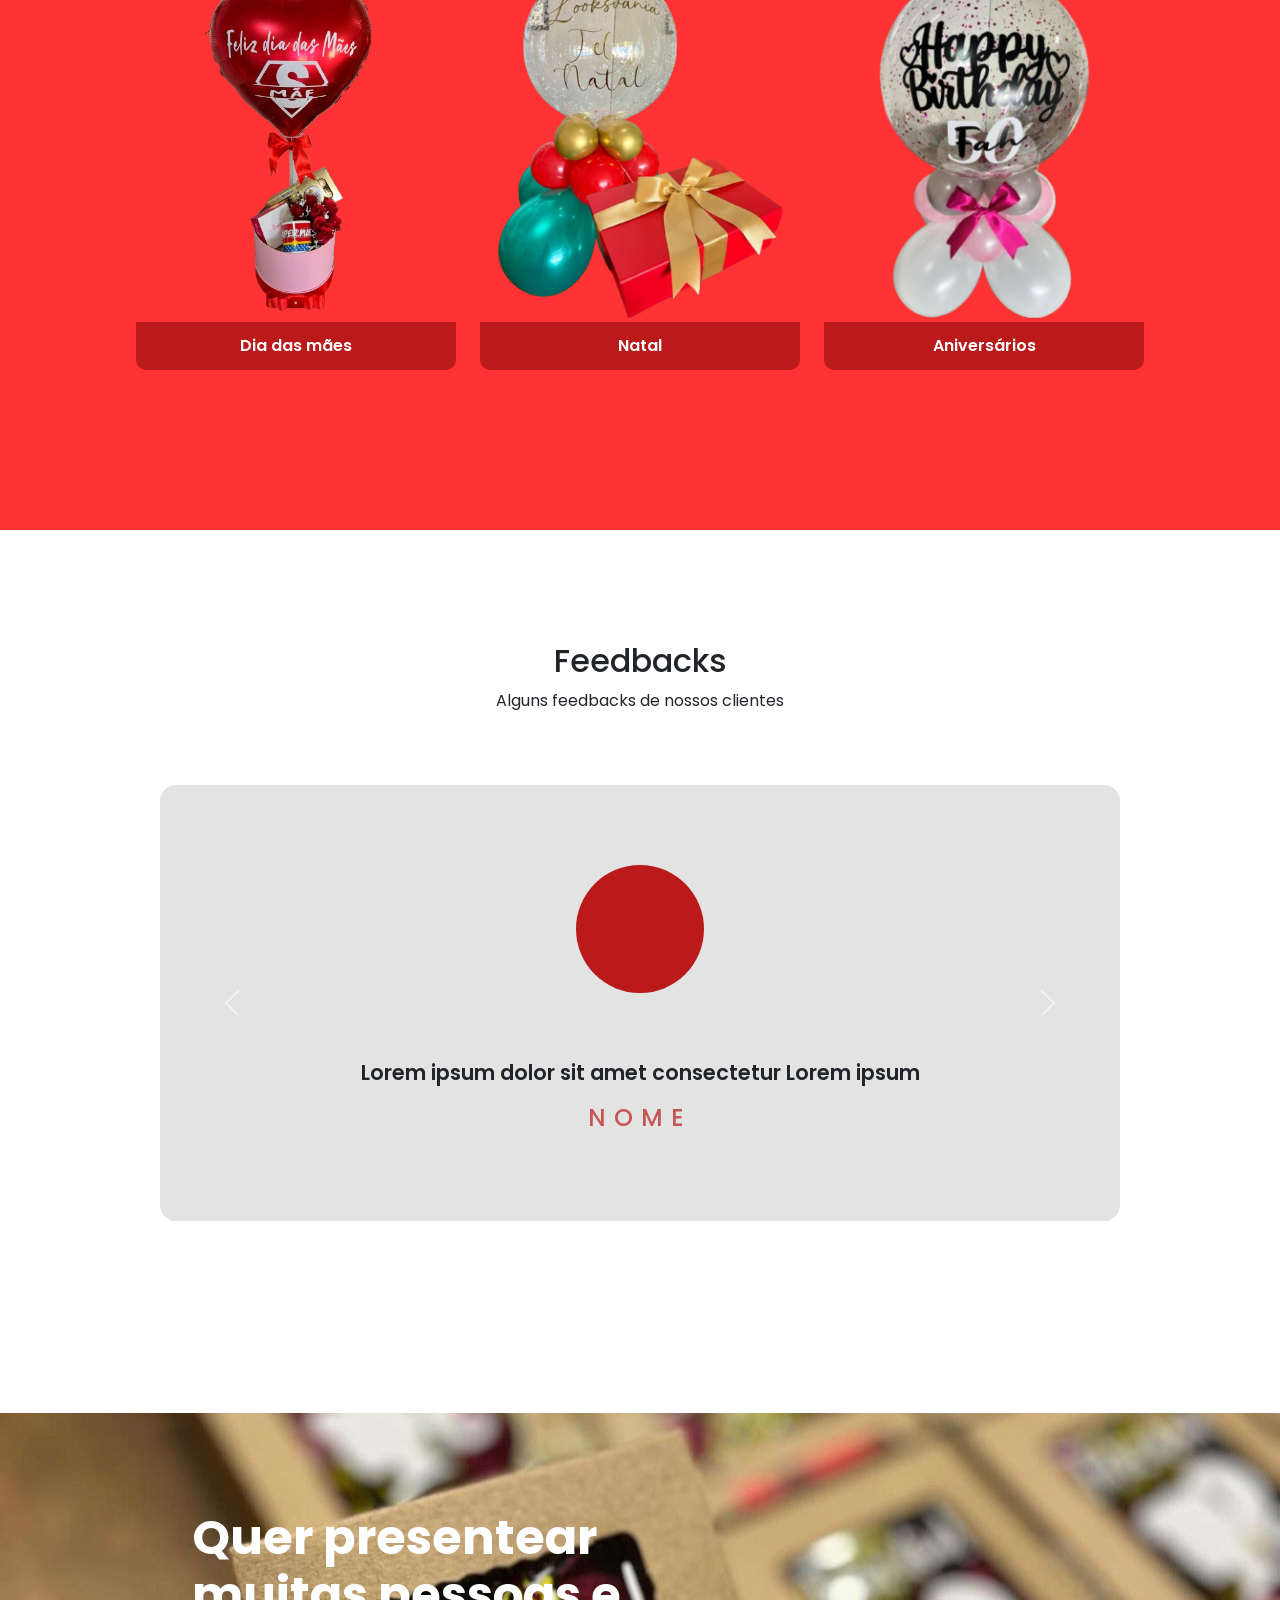
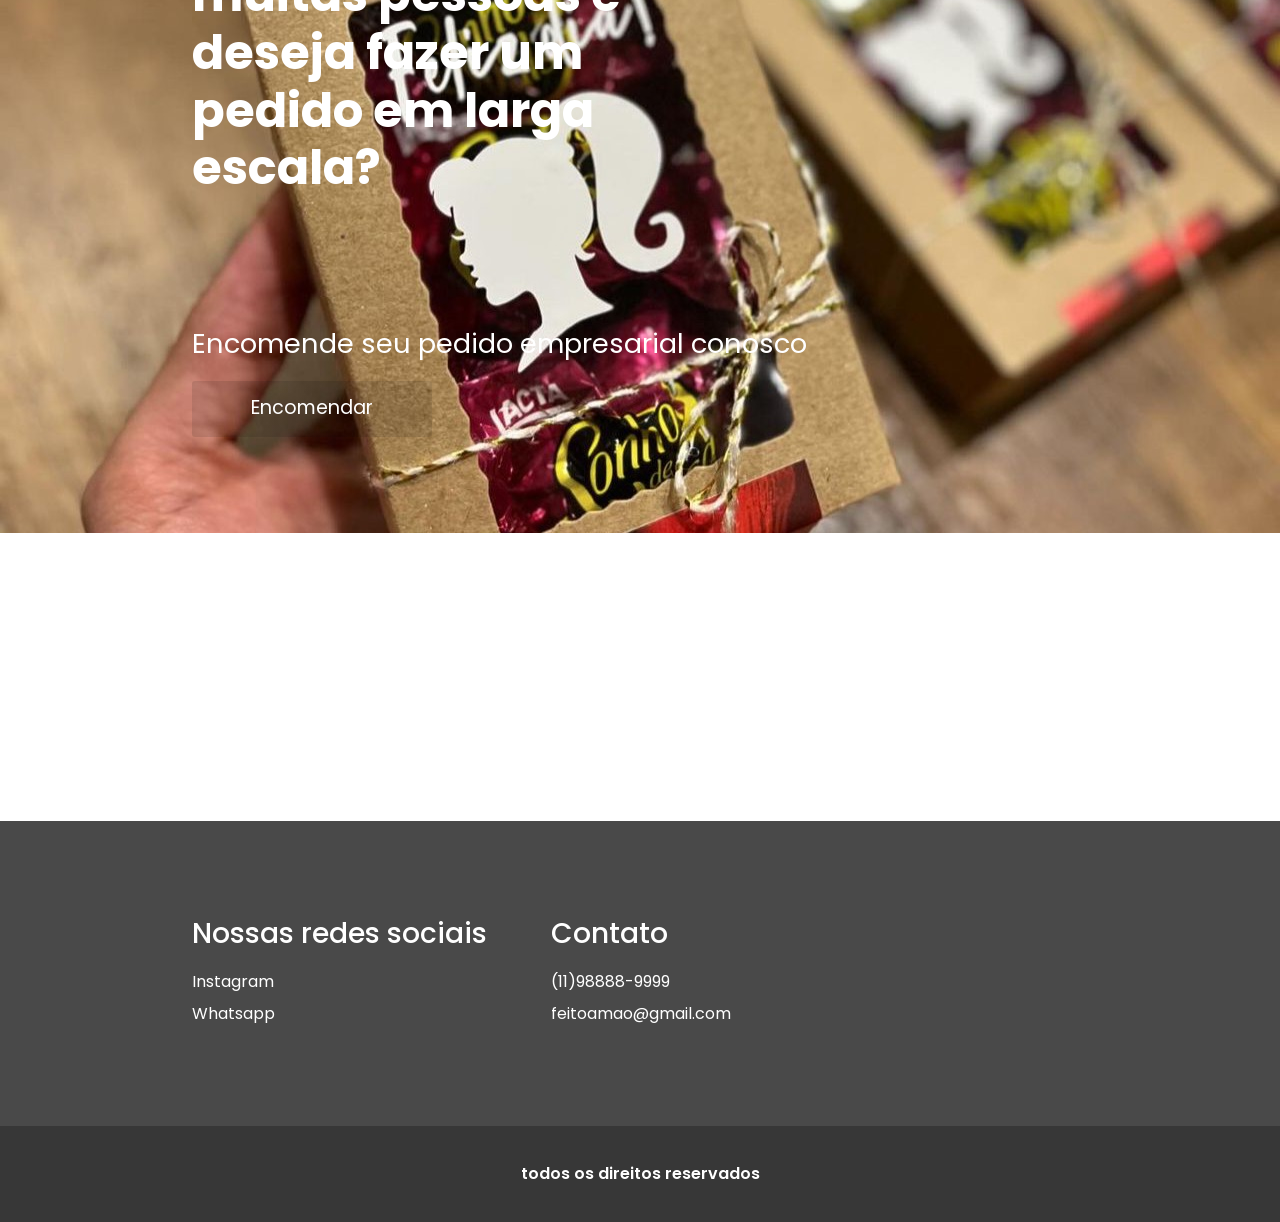
==== commit e4a9e2ea: "Add files via upload" ====
--- a/index.html
+++ b/index.html
@@ -1,230 +1,333 @@
 <!DOCTYPE html>
 <html lang="pt-br">
-
-<head>
-    <meta charset="UTF-8">
-    <meta http-equiv="X-UA-Compatible" content="IE=edge">
-    <meta name="viewport" content="width=device-width, initial-scale=1.0">
-    <title>Home</title>
-    <link rel="stylesheet" href="styles/styles.css">
-    <link href="https://cdn.jsdelivr.net/npm/bootstrap@5.3.3/dist/css/bootstrap.min.css" rel="stylesheet"
-        integrity="sha384-QWTKZyjpPEjISv5WaRU9OFeRpok6YctnYmDr5pNlyT2bRjXh0JMhjY6hW+ALEwIH" crossorigin="anonymous">
-    <style>
-        @import url('https://fonts.googleapis.com/css2?family=Poppins:ital,wght@0,100;0,200;0,300;0,400;0,500;0,600;0,700;0,800;0,900;1,100;1,200;1,300;1,400;1,500;1,600;1,700;1,800;1,900&display=swap');
-    </style>
-</head>
-
-<body>
-    <header>
-        <div id="logo"><a href="/"><img src="imagens/website/logo.png" alt=""></a></div>
-
-        <nav>
+    <head>
+        <meta charset="UTF-8" />
+        <meta http-equiv="X-UA-Compatible" content="IE=edge" />
+        <meta name="viewport" content="width=device-width, initial-scale=1.0" />
+        <title>Home</title>
+        <link rel="stylesheet" href="styles/styles.css" />
+        <link
+            href="https://cdn.jsdelivr.net/npm/bootstrap@5.3.3/dist/css/bootstrap.min.css"
+            rel="stylesheet"
+            integrity="sha384-QWTKZyjpPEjISv5WaRU9OFeRpok6YctnYmDr5pNlyT2bRjXh0JMhjY6hW+ALEwIH"
+            crossorigin="anonymous"
+        />
+        <style>
+            @import url("https://fonts.googleapis.com/css2?family=Poppins:ital,wght@0,100;0,200;0,300;0,400;0,500;0,600;0,700;0,800;0,900;1,100;1,200;1,300;1,400;1,500;1,600;1,700;1,800;1,900&display=swap");
+        </style>
+    </head>
+
+    <body>
+        <header>
+            <div id="logo">
+                <a href="/"><img src="imagens/website/logo.png" alt="" /></a>
+            </div>
+
+            <nav>
+                <ul>
+                    <li class="bttnHeader">
+                        <a href="#">PRODUTOS</a>
+                    </li>
+                    <li class="bttnHeader">
+                        <a href="#">PRODUTOS</a>
+                    </li>
+                    <li class="bttnHeader">
+                        <a href="#">PRODUTOS</a>
+                    </li>
+                    <li class="bttnHeader">
+                        <div id="lupa">
+                            <img
+                                src="imagens/website/search.svg"
+                                alt="Lupa de Pesquisa"
+                                class="searchBar"
+                            />
+                            <input
+                                type="Text"
+                                id="inputNav"
+                                placeholder="Pesquisar"
+                            />
+                        </div>
+                    </li>
+                </ul>
+            </nav>
+
+            <div id="perfil">
+                <button class="perfilBttn">
+                    <img src="imagens/website/person.svg" alt="" />
+                </button>
+            </div>
+        </header>
+
+        <main>
+            <section id="heroSection">
+                <div id="bannerH">
+                    <h1>
+                        Lembranças especiais para marcar momentos com as pessoas
+                        que você ama.
+                    </h1>
+                    <div id="textoHero">
+                        <p>
+                            Diversos produtos e embalagens para montar o seu
+                            presente
+                        </p>
+                        <button class="bttnHero">Monte agora</button>
+                    </div>
+                </div>
+            </section>
+
+            <section id="produtosProntos">
+                <div class="titleProdutos">
+                    <h2>Produtos Prontos</h2>
+                    <p>
+                        canecas, cestas e bubbles com tudo pronto para você
+                        pedir
+                    </p>
+                </div>
+
+                <div class="cardSection">
+                    <div class="cardProdutos">
+                        <a href="canecas.html">
+                            <div class="cards">
+                                <div class="cardImg">
+                                    <img
+                                        src="imagens/catalogo/the_canecations.png"
+                                        alt=""
+                                    />
+                                </div>
+
+                                <button class="cardText">
+                                    <p>canecas</p>
+                                </button>
+                            </div>
+                        </a>
+                        <a href="box.html">
+                            <div class="cards">
+                                <div class="cardImg">
+                                    <img
+                                        src="imagens/catalogo/caixa.png"
+                                        alt=""
+                                    />
+                                </div>
+
+                                <button class="cardText">
+                                    <p>box de luxo</p>
+                                </button>
+                            </div>
+                        </a>
+                        <a href="produtos.html">
+                            <div class="cards">
+                                <div class="cardImg">
+                                    <img
+                                        src="imagens/catalogo/bubble.png"
+                                        alt=""
+                                    />
+                                </div>
+
+                                <button class="cardText">
+                                    <p>bubbles</p>
+                                </button>
+                            </div>
+                        </a>
+                    </div>
+                </div>
+            </section>
+
+            <section id="produtosEspeciais">
+                <div class="titleProdutosE">
+                    <h2>Produtos Especiais</h2>
+                    <p>
+                        canecas, cestas e bubbles com tudo pronto para você
+                        pedir e presentear naquela data especial
+                    </p>
+                </div>
+
+                <div class="cardSection">
+                    <div class="cardProdutos">
+                        <a href="dMaes.html">
+                            <div class="cards">
+                                <div class="cardImg">
+                                    <img
+                                        src="imagens/catalogo/bubble_maes.png"
+                                        alt=""
+                                    />
+                                </div>
+                                <button class="cardText2">
+                                    <p>Dia das mães</p>
+                                </button>
+                            </div>
+                        </a>
+                        <a href="natal.html">
+                            <div class="cards">
+                                <div class="cardImg">
+                                    <img
+                                        src="imagens/catalogo/the_natal_combination.png"
+                                        alt=""
+                                    />
+                                </div>
+
+                                <button class="cardText2">
+                                    <p>Natal</p>
+                                </button>
+                            </div>
+                        </a>
+                        <a href="aniversarios.html">
+                            <div class="cards">
+                                <div class="cardImg">
+                                    <img
+                                        src="imagens/catalogo/the_bubble.png"
+                                        alt=""
+                                    />
+                                </div>
+
+                                <button class="cardText2">
+                                    <p>Aniversários</p>
+                                </button>
+                            </div>
+                        </a>
+                    </div>
+                </div>
+            </section>
+
+            <section class="feedback">
+                <div class="titleFeedback">
+                    <h2>Feedbacks</h2>
+                    <p>Alguns feedbacks de nossos clientes</p>
+                </div>
+
+                <div class="comments">
+                    <div id="carouselExample" class="carousel slide">
+                        <div class="carousel-inner">
+                            <div class="carousel-item active">
+                                <div class="unitComments">
+                                    <div class="feedbackImg"></div>
+                                    <div class="feedbackContent">
+                                        <p>
+                                            Lorem ipsum dolor sit amet
+                                            consectetur Lorem ipsum
+                                        </p>
+                                        <h3>NOME</h3>
+                                    </div>
+                                </div>
+                            </div>
+                            <div class="carousel-item">
+                                <div class="unitComments">
+                                    <div class="feedbackImg"></div>
+                                    <div class="feedbackContent">
+                                        <p>
+                                            Lorem ipsum dolor sit amet
+                                            consectetur Lorem ipsum
+                                        </p>
+                                        <h3>NOME</h3>
+                                    </div>
+                                </div>
+                            </div>
+                            <div class="carousel-item">
+                                <div class="unitComments">
+                                    <div class="feedbackImg"></div>
+                                    <div class="feedbackContent">
+                                        <p>
+                                            Lorem ipsum dolor sit amet
+                                            consectetur Lorem ipsum
+                                        </p>
+                                        <h3>NOME</h3>
+                                    </div>
+                                </div>
+                            </div>
+                        </div>
+                        <button
+                            class="carousel-control-prev"
+                            type="button"
+                            data-bs-target="#carouselExample"
+                            data-bs-slide="prev"
+                        >
+                            <span
+                                class="carousel-control-prev-icon"
+                                aria-hidden="true"
+                            ></span>
+                            <span class="visually-hidden">Previous</span>
+                        </button>
+                        <button
+                            class="carousel-control-next"
+                            type="button"
+                            data-bs-target="#carouselExample"
+                            data-bs-slide="next"
+                        >
+                            <span
+                                class="carousel-control-next-icon"
+                                aria-hidden="true"
+                            ></span>
+                            <span class="visually-hidden">Next</span>
+                        </button>
+                    </div>
+                </div>
+            </section>
+
+            <section id="action">
+                <div id="actionH1">
+                    <h1>
+                        Quer presentear muitas pessoas e deseja fazer um pedido
+                        em larga escala?
+                    </h1>
+                </div>
+                <div id="actionP">
+                    <p>Encomende seu pedido empresarial conosco</p>
+                    <button class="bttnHero">Encomendar</button>
+                </div>
+            </section>
+
+            <div class="branco"></div>
+        </main>
+        <footer>
+            <div id="socialContato">
+                <div id="redeSocial">
+                    <h3>Nossas redes sociais</h3>
+                    <a href="/">Instagram</a>
+                    <a href="/">Whatsapp</a>
+                </div>
+                <div id="contato">
+                    <h3>Contato</h3>
+                    <a href="/">(11)98888-9999</a>
+                    <a href="/">feitoamao@gmail.com</a>
+                </div>
+            </div>
+            <div id="footerDireitos">
+                <p>todos os direitos reservados</p>
+            </div>
+        </footer>
+        <nav class="navMobile">
             <ul>
-                <li class="bttnHeader">
-                    <a href="#">PRODUTOS</a>
-                </li>
-                <li class="bttnHeader">
-                    <a href="#">PRODUTOS</a>
-                </li>
-                <li class="bttnHeader">
-                    <a href="#">PRODUTOS</a>
-                </li>
-                <li class="bttnHeader">
-                    <div id="lupa">
-                        <img src="imagens/website/search.svg" alt="Lupa de Pesquisa" class="searchBar">
-                        <input type="Text" id="inputNav" placeholder="Pesquisar">
-                    </div>
+                <li class="navMobileLink">
+                    <a href="index.html"
+                        ><img src="imagens/website/house.svg" alt=""
+                    /></a>
+                </li>
+                <li class="navMobileLink">
+                    <a href="/"
+                        ><img src="imagens/website/gift.svg" alt=""
+                    /></a>
+                </li>
+                <li class="navMobileLink">
+                    <a href="/"
+                        ><img src="imagens/website/cart3.svg" alt=""
+                    /></a>
+                </li>
+                <li class="navMobileLink">
+                    <a href="/"
+                        ><img src="imagens/website/search.svg" alt=""
+                    /></a>
+                </li>
+                <li class="navMobileLink">
+                    <a href="login.html"
+                        ><img src="imagens/website/person.svg" alt=""
+                    /></a>
                 </li>
             </ul>
         </nav>
 
-        <div id="perfil"><button class="perfilBttn"><img src="imagens/website/person.svg" alt=""></button></div>
-    </header>
-
-    <main>
-        <section id="heroSection">
-            <div id="bannerH">
-                <h1>Lembranças especiais para marcar momentos com as pessoas que você ama.</h1>
-                <div id="textoHero">
-                    <p>Diversos produtos e embalagens para montar o seu presente</p>
-                    <button class="bttnHero">Monte agora</button>
-                </div>
-            </div>
-        </section>
-
-        <section id="produtosProntos">
-            <div class="titleProdutos">
-                <h2>Produtos Prontos</h2>
-                <p>canecas, cestas e bubbles com tudo pronto para você pedir</p>
-            </div>
-
-            <div class="cardSection">
-                <div class="cardProdutos">
-                    <a href="canecas.html">
-                        <div class="cards">
-                            <div class="cardImg"> <img src="imagens/catalogo/the_canecations.png" alt="">
-                            </div>
-
-                            <button class="cardText">
-                                <p>canecas</p>
-                            </button>
-                        </div>
-                    </a>
-                    <a href="box.html">
-                        <div class="cards">
-                            <div class="cardImg"> <img src="imagens/catalogo/caixa.png" alt="">
-                            </div>
-
-                            <button class="cardText">
-                                <p>box de luxo</p>
-                            </button>
-                        </div>
-                    </a>
-                    <a href="produtos.html">
-                        <div class="cards">
-                            <div class="cardImg"> <img src="imagens/catalogo/bubble.png" alt="">
-                            </div>
-
-                            <button class="cardText">
-                                <p>bubbles</p>
-                            </button>
-                        </div>
-                    </a>
-                </div>
-            </div>
-        </section>
-
-        <section id="produtosEspeciais">
-            <div class="titleProdutosE">
-                <h2>Produtos Especiais</h2>
-                <p>canecas, cestas e bubbles com tudo pronto para você pedir e presentear naquela data especial</p>
-            </div>
-
-            <div class="cardSection">
-                <div class="cardProdutos">
-                    <a href="dMaes.html">
-                        <div class="cards">
-                            <div class="cardImg">
-                                <img src="imagens/catalogo/bubble_maes.png" alt="">
-                            </div>
-                            <button class="cardText2">
-                                <p>Dia das mães</p>
-                            </button>
-                        </div>
-                    </a>
-                    <a href="natal.html">
-                        <div class="cards">
-                            <div class="cardImg"> <img src="imagens/catalogo/the_natal_combination.png" alt="">
-                            </div>
-
-                            <button class="cardText2">
-                                <p>Natal</p>
-                            </button>
-                        </div>
-                    </a>
-                    <a href="aniversarios.html">
-                        <div class="cards">
-                            <div class="cardImg">
-                                <img src="imagens/catalogo/the_bubble.png" alt="">
-                            </div>
-
-                            <button class="cardText2">
-                                <p>Aniversários</p>
-                            </button>
-                        </div>
-                    </a>
-                </div>
-            </div>
-        </section>
-
-        <section class="feedback">
-            <div class="titleFeedback">
-                <h2>Feedbacks</h2>
-                <p>Alguns feedbacks de nossos clientes</p>
-            </div>
-
-            <div class="comments">
-                <div id="carouselExampleControls" class="carousel slide" data-ride="carousel">
-                    <div class="carousel-inner">
-                        <div class="carousel-item active">
-                            <div class="unitComments" class="active">
-                                <div class="feedbackImg"></div>
-                                <div class="feedbackContent">
-                                    <P>Lorem ipsum dolor sit amet consectetur Lorem ipsum </P>
-                                    <h3>NOME</h3>
-                                </div>
-                            </div>
-                        </div>
-                        <div class="carousel-item">
-                            <div class="unitComments" class="active">
-                                <div class="feedbackImg"></div>
-                                <div class="feedbackContent">
-                                    <P>Lorem ipsum dolor sit amet consectetur Lorem ipsum </P>
-                                    <h3>NOME</h3>
-                                </div>
-                            </div>
-                        </div>
-                        <div class="carousel-item">
-                            <div class="unitComments" class="active">
-                                <div class="feedbackImg"></div>
-                                <div class="feedbackContent">
-                                    <P>Lorem ipsum dolor sit amet consectetur Lorem ipsum </P>
-                                    <h3>NOME</h3>
-                                </div>
-                            </div>
-                        </div>
-                    </div>
-                    <a class="carousel-control-prev" href="#carouselExampleControls" role="button" data-slide="prev">
-                        <span class="carousel-control-prev-icon" aria-hidden="true"></span>
-                    </a>
-                    <a class="carousel-control-next" href="#carouselExampleControls" role="button" data-slide="next">
-                        <span class="carousel-control-next-icon" aria-hidden="true"></span>
-                    </a>
-                </div>
-            </div>
-        </section>
-
-        <section id="action">
-            <div id="actionH1">
-                <h1>Quer presentear muitas pessoas e deseja fazer um pedido em larga escala?</h1>
-            </div>
-            <div id="actionP">
-                <p>Encomende seu pedido empresarial conosco</p>
-                <button class="bttnHero">Encomendar</button>
-            </div>
-        </section>
-
-        <div class="branco"></div>
-    </main>
-    <footer>
-        <div id="socialContato">
-            <div id="redeSocial">
-                <h3>Nossas redes sociais</h3>
-                <a href="/">Instagram</a>
-                <a href="/">Whatsapp</a>
-            </div>
-            <div id="contato">
-                <h3>Contato</h3>
-                <a href="/">(11)98888-9999</a>
-                <a href="/">feitoamao@gmail.com</a>
-            </div>
-        </div>
-        <div id="footerDireitos">
-            <p>todos os direitos reservados</p>
-        </div>
-    </footer>
-    <nav class="navMobile">
-        <ul>
-            <li class="navMobileLink"><a href="index.html"><img src="imagens/website/house.svg" alt=""></a></li>
-            <li class="navMobileLink"><a href="/"><img src="imagens/website/gift.svg" alt=""></a></li>
-            <li class="navMobileLink"><a href="/"><img src="imagens/website/cart3.svg" alt=""></a></li>
-            <li class="navMobileLink"><a href="/"><img src="imagens/website/search.svg" alt=""></a></li>
-            <li class="navMobileLink"><a href="login.html"><img src="imagens/website/person.svg" alt=""></a></li>
-        </ul>
-    </nav>
-    <script src="https://cdn.jsdelivr.net/npm/bootstrap@5.3.3/dist/js/bootstrap.bundle.min.js"
-        integrity="sha384-YvpcrYf0tY3lHB60NNkmXc5s9fDVZLESaAA55NDzOxhy9GkcIdslK1eN7N6jIeHz"
-        crossorigin="anonymous"></script>
-</body>
-
-</html>+        <script
+            src="https://cdn.jsdelivr.net/npm/bootstrap@5.3.3/dist/js/bootstrap.bundle.min.js"
+            integrity="sha384-YvpcrYf0tY3lHB60NNkmXc5s9fDVZLESaAA55NDzOxhy9GkcIdslK1eN7N6jIeHz"
+            crossorigin="anonymous"
+        ></script>
+    </body>
+</html>
--- a/styles/styles.css
+++ b/styles/styles.css
@@ -1,12 +1,11 @@
 :root {
-    --background-color: #FFFFFF;
-    --section: #FF3333;
+    --background-color: #ffffff;
+    --section: #ff3333;
     --details: #ba1a1a;
     --footer: #494949;
     --footer2: #373737;
-    --feedback: #E3E3E3;
+    --feedback: #e3e3e3;
     --bttnHeader: #a6a4a4;
-
 }
 
 P {
@@ -22,16 +21,16 @@
     font-style: normal;
 }
 
-a{
+a {
     text-decoration: none !important;
 }
 
-ul{
+ul {
     padding: 0 !important;
     padding-left: 0 !important;
 }
 
-img{
+img {
     max-width: 100%;
 }
 
@@ -48,12 +47,6 @@
     display: none;
 }
 
-#heroSection {
-    background: linear-gradient(to bottom, #FF3333, #ba1a1a);
-    padding: 2.5rem 1.5rem;
-    height: 100svh;
-}
-
 #heroSection h1,
 #action h1 {
     font-size: 1.4rem;
@@ -64,7 +57,7 @@
     text-align: end;
 }
 
-#bannerH{
+#bannerH {
     display: flex;
     flex-direction: column;
     justify-content: space-between;
@@ -84,9 +77,13 @@
     height: 2.5rem;
     font-size: 1.2rem;
     color: var(--background-color);
-    background: linear-gradient(to bottom, rgba(0, 0, 0, 0.11), rgba(0, 0, 0, 0.11));
+    background: linear-gradient(
+        to bottom,
+        rgba(0, 0, 0, 0.11),
+        rgba(0, 0, 0, 0.11)
+    );
     border: var(--background-color);
-    border-radius: .2rem;
+    border-radius: 0.2rem;
     font-weight: lighter;
 }
 
@@ -109,7 +106,7 @@
 .titleProdutos,
 .titleProdutosE p {
     font-weight: lighter;
-    margin-top: .5rem;
+    margin-top: 0.5rem;
 }
 
 .cardProdutos {
@@ -123,12 +120,12 @@
 .cards {
     display: flex;
     flex-direction: column;
-    gap: .3rem;
+    gap: 0.3rem;
     border-radius: 10px;
     overflow: hidden;
 }
 
-.cards img{
+.cards img {
     height: 20rem;
     object-fit: contain;
 }
@@ -183,7 +180,7 @@
 
 .titleFeedback p {
     font-weight: lighter;
-    margin-top: .5rem;
+    margin-top: 0.5rem;
 }
 
 .comments {
@@ -192,36 +189,35 @@
     gap: 2rem;
 }
 
-.unitComments{
+.unitComments {
     background-color: var(--feedback);
     display: flex;
     padding: 1.5rem 2rem;
     gap: 2rem;
-    border-radius: 10px;
-    font-size: .8rem;
+    font-size: 0.8rem;
     font-weight: lighter;
 }
 
-.feedbackImg{
-    height: 5rem;
+.feedbackImg {
     background-color: var(--details);
-    width: 12rem;
+    min-height: 5rem;
+    min-width: 5rem;
     border-radius: 999px;
     align-self: center;
 }
 
-.feedbackContent{
+.feedbackContent {
     display: flex;
     flex-direction: column-reverse;
 }
 
 #action {
-    background: linear-gradient(to bottom, #FF3333, #ba1a1a);
+    background: linear-gradient(to bottom, #ff3333, #ba1a1a);
     padding: 4rem 1.5rem;
     height: 100svh;
     display: flex;
     flex-direction: column;
-    justify-content: space-between
+    justify-content: space-between;
 }
 
 #actionP p {
@@ -266,7 +262,7 @@
     margin-bottom: 3rem;
 }
 
-.navMobile{
+.navMobile {
     height: 3rem;
     background-color: var(--footer);
     padding: 1rem 2rem;
@@ -276,21 +272,39 @@
     z-index: 9999;
 }
 
-.navMobile > ul{
+.navMobile > ul {
     display: flex;
     justify-content: space-between;
 }
 
-.navMobileLink{
+.navMobileLink {
     list-style: none;
 }
 
-.navMobileLink img{
+.navMobileLink img {
     height: 1.5rem;
 }
 
-input{
+input {
     display: none;
+}
+
+.comments {
+    width: 100%;
+}
+
+.carousel {
+    width: 100%;
+}
+
+.carousel-inner {
+    width: 100%;
+    border-radius: 1rem;
+    overflow: hidden;
+}
+
+.carousel-item {
+    width: 100%;
 }
 
 @media screen and (min-width: 768px) {
@@ -311,25 +325,25 @@
         left: 0;
         position: fixed;
         z-index: 999;
-        box-shadow: rgba(0, 0, 0, 0.1) 0px 0px 5px 0px, rgba(0, 0, 0, 0.1) 0px 0px 1px 0px;
-    }
-
-    header nav ul{
+        box-shadow: rgba(0, 0, 0, 0.1) 0px 0px 5px 0px,
+            rgba(0, 0, 0, 0.1) 0px 0px 1px 0px;
+    }
+
+    header nav ul {
         margin: 0 !important;
         padding: 0 !important;
     }
 
-    .navMobile{
+    .navMobile {
         display: none;
     }
 
-    #logo img{
+    #logo img {
         width: 3.5rem;
         width: 3rem;
     }
-    
-
-    .perfilBttn{
+
+    .perfilBttn {
         height: 3rem;
         width: 3rem;
         border: none;
@@ -337,21 +351,21 @@
         cursor: pointer;
     }
 
-    .perfilBttn img{
+    .perfilBttn img {
         height: 2rem;
     }
-    
-    nav ul{
+
+    nav ul {
         list-style: none;
         display: flex;
         flex-direction: row;
         gap: 5rem;
     }
-    
-    .bttnHeader{
+
+    .bttnHeader {
         padding: 1.5rem 2.5rem;
         background-color: transparent;
-        color:  var(--footer2);
+        color: var(--footer2);
         font-weight: 700;
         border: none;
         font-size: 1rem;
@@ -359,36 +373,32 @@
         align-items: center;
     }
 
-    a{
+    a {
         text-decoration: none !important;
         color: unset !important;
     }
 
-    .bttnHeader:hover{
+    .bttnHeader:hover {
         color: var(--details);
     }
 
-    .searchBar{
+    .searchBar {
         height: 1.3rem;
-
-    }
-
-    #linha{
+    }
+
+    #linha {
         height: 1rem;
     }
 
-    #heroSection{
-        background: linear-gradient(to top, #FFFFFF, #FFFFFF);
-        color: var(--background-color);
-        gap: 30rem;
-        padding: 7rem 10rem 0;
-    }
-    
-    #bannerH{
+    #heroSection {
+        padding: 6rem 1rem 1rem;
+    }
+
+    #bannerH {
         display: flex;
         flex-direction: row-reverse;
         color: var(--background-color);
-        height: 50rem;
+
         padding: 4rem;
         background-image: url(../imagens/website/urso.png);
         background-repeat: no-repeat;
@@ -396,15 +406,15 @@
         background-position: center;
         border-radius: 1rem;
     }
-    
-    #heroSection h1{
+
+    #heroSection h1 {
         font-size: 2.5rem;
         text-align: end;
         font-weight: 700;
         margin-top: 2rem;
     }
-    
-    #textoHero{
+
+    #textoHero {
         display: flex;
         flex-direction: column;
         gap: 1rem;
@@ -412,69 +422,68 @@
         align-self: flex-end;
     }
 
-    #textoHero p{
+    #textoHero p {
         font-size: 1.5rem;
     }
 
-    .bttnHero{
+    .bttnHero {
         width: 15rem;
         height: 3.5rem;
         -webkit-transition: all 200ms ease-in-out;
         -ms-transition: all 200ms ease-in-out;
         -moz-transition: all 200ms ease-in-out;
-         transition: all 200ms ease-in-out;
-    }
-    #produtosProntos{
+        transition: all 200ms ease-in-out;
+    }
+    #produtosProntos {
         background-color: var(--background-color);
         display: flex;
         flex-direction: column;
         align-items: center;
         justify-content: center;
         padding: 7rem 0 10rem;
-
-    }
-
-    #lupa{
+    }
+
+    #lupa {
         display: flex;
         gap: 1rem;
         align-items: center;
     }
 
-    #inputNav{
+    #inputNav {
         width: 50%;
     }
 
-    ::placeholder{
+    ::placeholder {
         font-weight: lighter;
     }
 
-    .titleProdutos{
+    .titleProdutos {
         text-align: center;
         line-height: 3rem;
-        }
-    
-    .titleProdutos h2{
-        font-size: 2rem
-    }
-    
-    .titleProdutos p{
+    }
+
+    .titleProdutos h2 {
+        font-size: 2rem;
+    }
+
+    .titleProdutos p {
         font-size: 1.2rem;
     }
-    
-    .cardSection{
+
+    .cardSection {
         display: flex;
         justify-content: center;
     }
-    
-    .cardProdutos{
+
+    .cardProdutos {
         display: grid;
         width: 100%;
         grid-template-columns: repeat(3, 1fr);
         gap: 1.5rem;
         justify-content: center;
     }
-    
-    .cards{
+
+    .cards {
         display: flex;
         flex-direction: column;
         width: 20rem;
@@ -483,35 +492,35 @@
         -webkit-transition: all 200ms ease-in-out;
         -ms-transition: all 200ms ease-in-out;
         -moz-transition: all 200ms ease-in-out;
-         transition: all 200ms ease-in-out;
-    }
-    
-    .cardImg{
+        transition: all 200ms ease-in-out;
+    }
+
+    .cardImg {
         border-radius: 8px 8px 0 0;
         display: flex;
         align-items: center;
         justify-content: center;
     }
 
-    .cards img{
+    .cards img {
         height: 22rem;
         object-fit: contain;
     }
 
-    .cardText, .cardText2{
+    .cardText,
+    .cardText2 {
         font-size: 1rem;
         font-weight: lighter;
         border-style: none;
         border-radius: 0 0 8px 8px;
-
-    }
-
-    .cardText{
+    }
+
+    .cardText {
         background-color: var(--section);
         color: var(--background-color);
     }
 
-    #produtosEspeciais{
+    #produtosEspeciais {
         display: flex;
         flex-direction: column;
         align-items: center;
@@ -519,76 +528,76 @@
         padding: 7rem 0 10rem;
     }
 
-    .titleProdutosE{
+    .titleProdutosE {
         margin-bottom: 6rem;
     }
 
-    .feedback{
+    .feedback {
         display: flex;
         align-items: center;
         justify-content: center;
         gap: 2rem;
-        padding: 7rem 0 12rem;
-    }
-
-    .feedbackContent h3{
+        padding: 7rem 10rem 12rem;
+    }
+
+    .feedbackContent h3 {
         font-size: 1.5rem;
-        letter-spacing: .5rem;
+        letter-spacing: 0.5rem;
         color: var(--details);
         opacity: 70%;
     }
 
-    .unitComments{
-        padding: 5rem 15rem 9rem;
+    .unitComments {
+        padding: 5rem 0;
+        width: 100%;
         display: flex;
         flex-direction: column;
         gap: 4rem;
-        border-radius: 20px;
-    }
-
-    .feedbackImg{
+    }
+
+    .feedbackImg {
         height: 8rem;
         width: 8rem;
     }
 
-    .feedbackContent{
+    .feedbackContent {
         display: flex;
         flex-direction: column;
         text-align: center;
         gap: 1rem;
     }
 
-    .feedbackContent p{
+    .feedbackContent p {
         font-size: 1.3rem;
     }
 
-    #action{
+    #action {
         height: 45rem;
         padding: 6rem 12rem;
         margin-bottom: 14rem;
         background-image: url(../imagens/website/action.jpg);
         background-size: cover;
         background-position: center;
-}
-
-    #action h1{
+    }
+
+    #action h1 {
         width: 50%;
         font-size: 3rem;
         font-weight: 700;
     }
-    
-    #actionP{
+
+    #actionP {
         display: flex;
         flex-direction: column;
         justify-content: end;
     }
-    
-    #action p{
+
+    #action p {
         margin-bottom: 1rem;
         font-size: 1.7rem;
     }
 
-    #socialContato{
+    #socialContato {
         display: flex;
         flex-direction: row;
         gap: 4rem;
@@ -596,25 +605,27 @@
         text-decoration: none;
         line-height: 2rem;
     }
-    
-    #footerDireitos{
+
+    #footerDireitos {
         height: 6rem;
         margin-bottom: 0;
     }
 
-    .cards:hover, .bttnHero:hover{
-        box-shadow: rgba(0, 0, 0, 0.16) 0px 10px 36px 0px, rgba(0, 0, 0, 0.06) 0px 0px 0px 1px;
+    .cards:hover,
+    .bttnHero:hover {
+        box-shadow: rgba(0, 0, 0, 0.16) 0px 10px 36px 0px,
+            rgba(0, 0, 0, 0.06) 0px 0px 0px 1px;
         z-index: 2;
-       
+
         -webkit-transform: scale(1.1);
-        
-        -ms-transform: scale(1.1);   
-        
+
+        -ms-transform: scale(1.1);
+
         -moz-transform: scale(1.1);
-       
+
         transform: scale(1.1);
     }
-    input{
+    input {
         display: block;
     }
-}+}
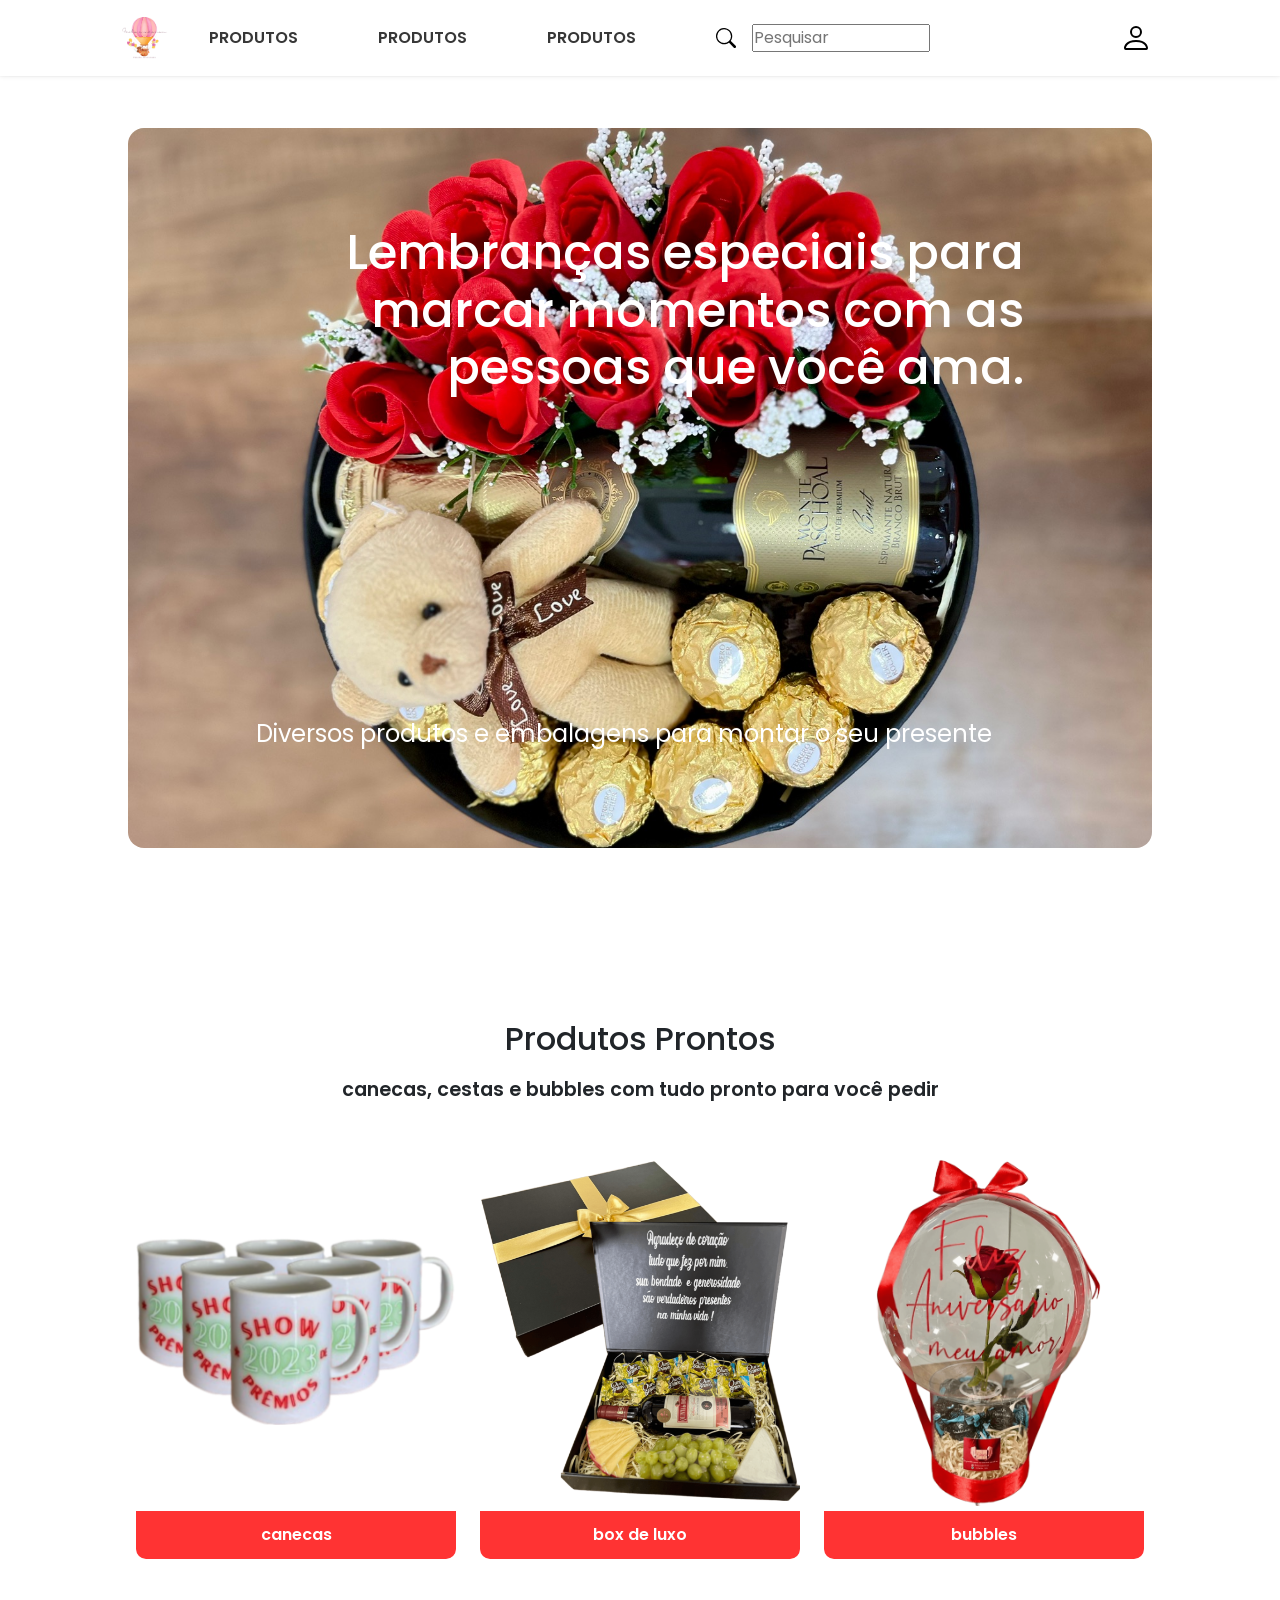
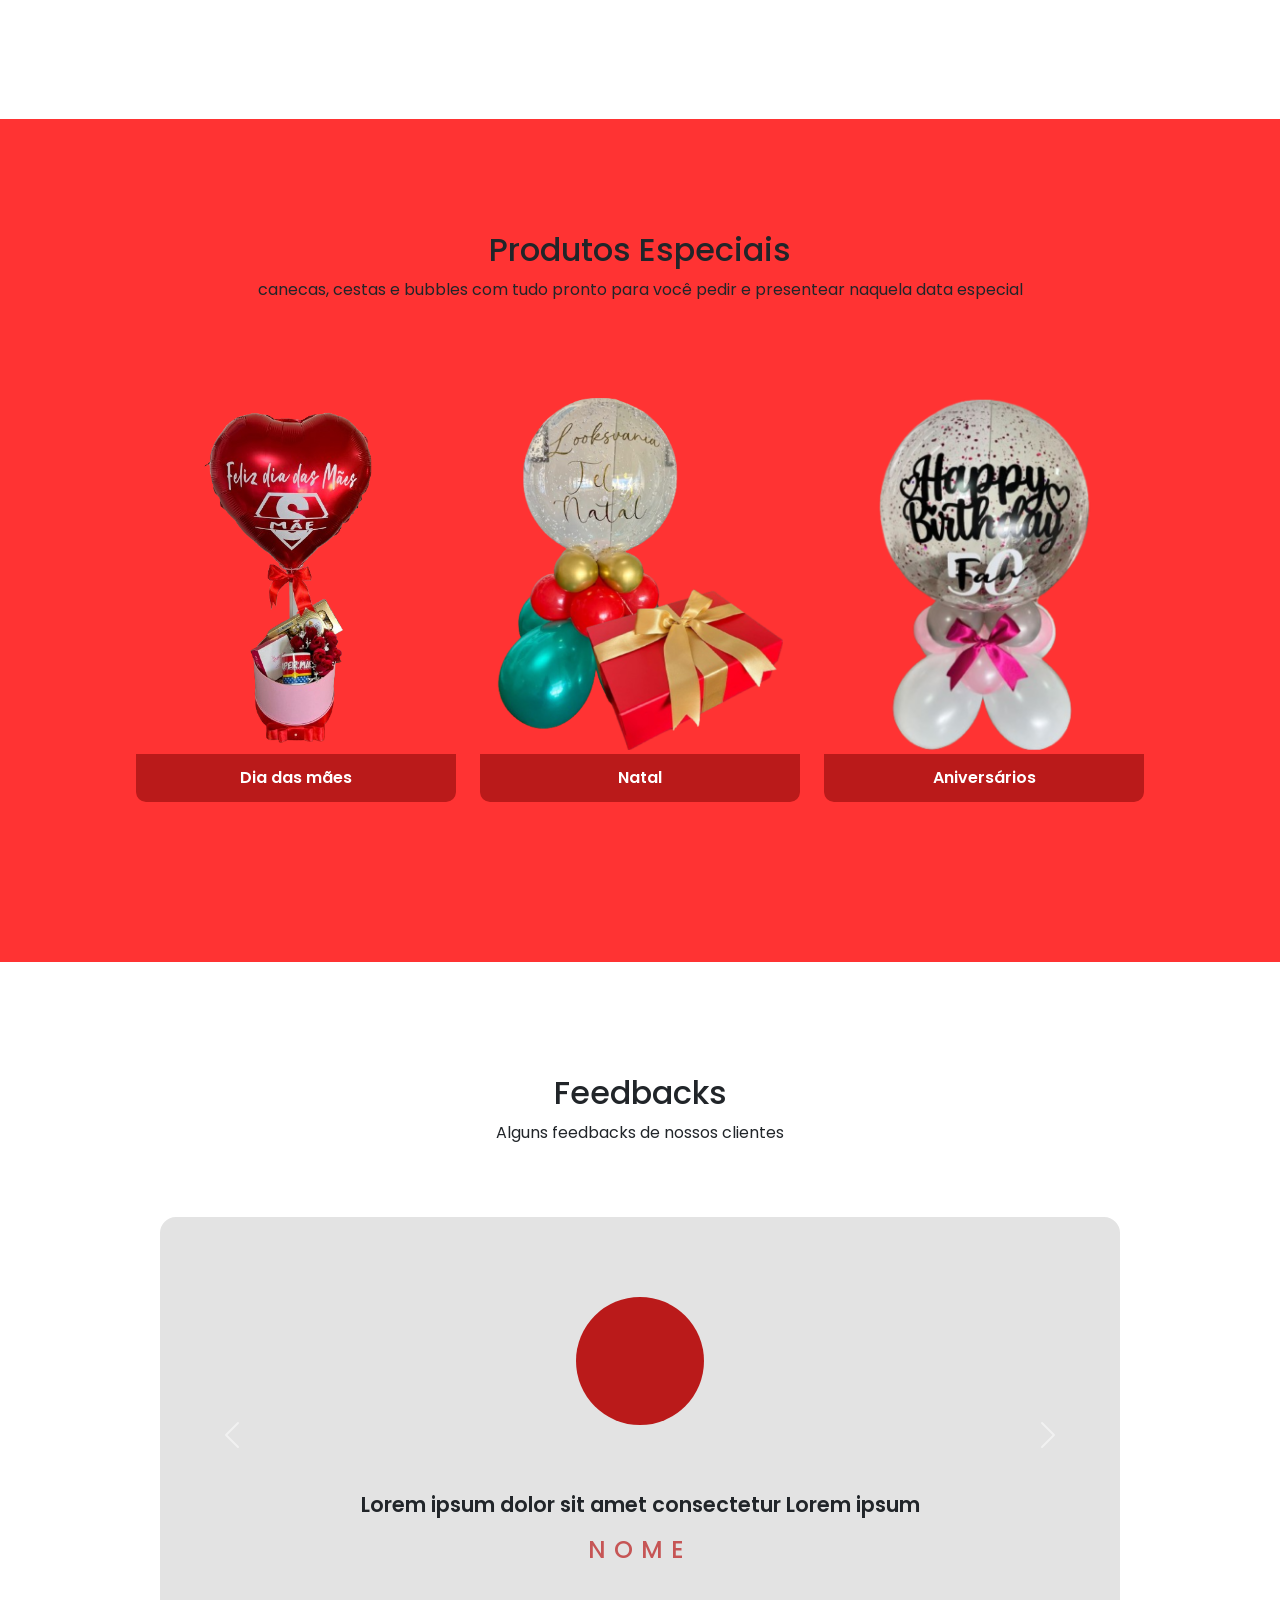
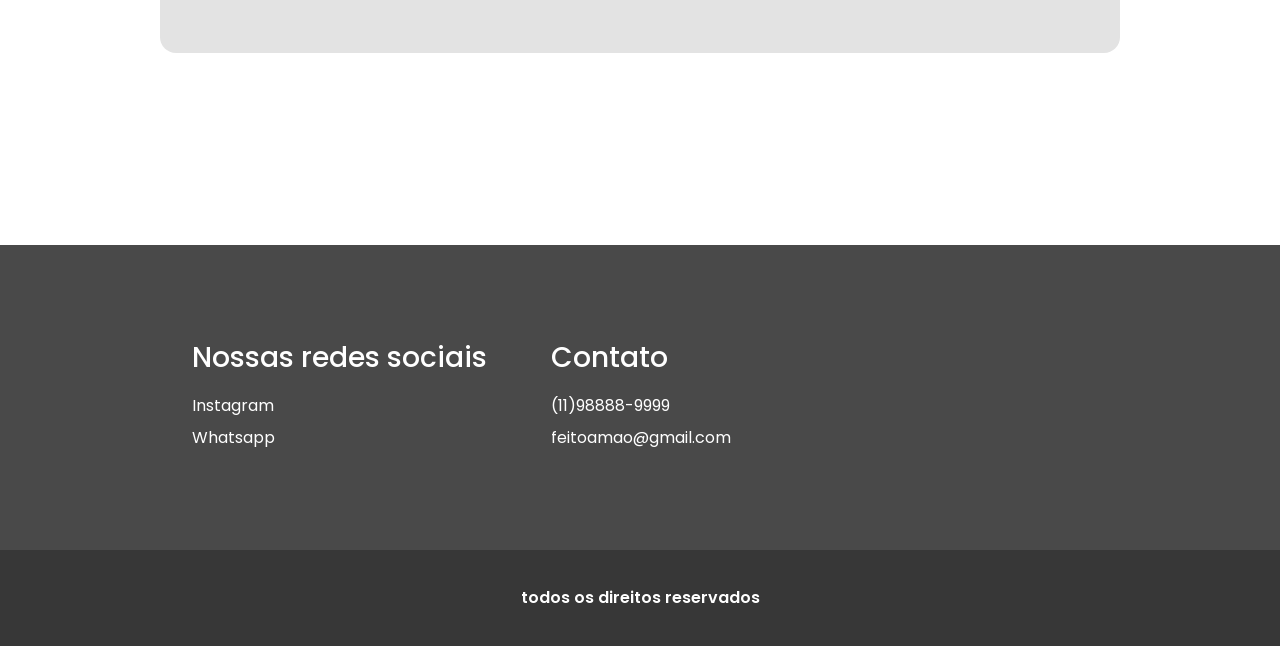
==== commit 8d5c2b8d: "Add files via upload" ====
--- a/index.html
+++ b/index.html
@@ -1,333 +1,262 @@
 <!DOCTYPE html>
 <html lang="pt-br">
-    <head>
-        <meta charset="UTF-8" />
-        <meta http-equiv="X-UA-Compatible" content="IE=edge" />
-        <meta name="viewport" content="width=device-width, initial-scale=1.0" />
-        <title>Home</title>
-        <link rel="stylesheet" href="styles/styles.css" />
-        <link
-            href="https://cdn.jsdelivr.net/npm/bootstrap@5.3.3/dist/css/bootstrap.min.css"
-            rel="stylesheet"
-            integrity="sha384-QWTKZyjpPEjISv5WaRU9OFeRpok6YctnYmDr5pNlyT2bRjXh0JMhjY6hW+ALEwIH"
-            crossorigin="anonymous"
-        />
-        <style>
-            @import url("https://fonts.googleapis.com/css2?family=Poppins:ital,wght@0,100;0,200;0,300;0,400;0,500;0,600;0,700;0,800;0,900;1,100;1,200;1,300;1,400;1,500;1,600;1,700;1,800;1,900&display=swap");
-        </style>
-    </head>
-
-    <body>
-        <header>
-            <div id="logo">
-                <a href="/"><img src="imagens/website/logo.png" alt="" /></a>
-            </div>
-
-            <nav>
-                <ul>
-                    <li class="bttnHeader">
-                        <a href="#">PRODUTOS</a>
-                    </li>
-                    <li class="bttnHeader">
-                        <a href="#">PRODUTOS</a>
-                    </li>
-                    <li class="bttnHeader">
-                        <a href="#">PRODUTOS</a>
-                    </li>
-                    <li class="bttnHeader">
-                        <div id="lupa">
-                            <img
-                                src="imagens/website/search.svg"
-                                alt="Lupa de Pesquisa"
-                                class="searchBar"
-                            />
-                            <input
-                                type="Text"
-                                id="inputNav"
-                                placeholder="Pesquisar"
-                            />
-                        </div>
-                    </li>
-                </ul>
-            </nav>
-
-            <div id="perfil">
-                <button class="perfilBttn">
-                    <img src="imagens/website/person.svg" alt="" />
-                </button>
-            </div>
-        </header>
-
-        <main>
-            <section id="heroSection">
-                <div id="bannerH">
-                    <h1>
-                        Lembranças especiais para marcar momentos com as pessoas
-                        que você ama.
-                    </h1>
-                    <div id="textoHero">
-                        <p>
-                            Diversos produtos e embalagens para montar o seu
-                            presente
-                        </p>
-                        <button class="bttnHero">Monte agora</button>
+
+<head>
+    <meta charset="UTF-8" />
+    <meta http-equiv="X-UA-Compatible" content="IE=edge" />
+    <meta name="viewport" content="width=device-width, initial-scale=1.0" />
+    <title>Home</title>
+    <link rel="stylesheet" href="styles/styles.css" />
+    <link href="https://cdn.jsdelivr.net/npm/bootstrap@5.3.3/dist/css/bootstrap.min.css" rel="stylesheet"
+        integrity="sha384-QWTKZyjpPEjISv5WaRU9OFeRpok6YctnYmDr5pNlyT2bRjXh0JMhjY6hW+ALEwIH" crossorigin="anonymous" />
+    <style>
+        @import url("https://fonts.googleapis.com/css2?family=Poppins:ital,wght@0,100;0,200;0,300;0,400;0,500;0,600;0,700;0,800;0,900;1,100;1,200;1,300;1,400;1,500;1,600;1,700;1,800;1,900&display=swap");
+    </style>
+</head>
+
+<body>
+    <header>
+        <div id="logo">
+            <a href="/"><img src="imagens/website/logo.png" alt="" /></a>
+        </div>
+
+        <nav>
+            <ul>
+                <li class="bttnHeader">
+                    <a href="#">PRODUTOS</a>
+                </li>
+                <li class="bttnHeader">
+                    <a href="#">PRODUTOS</a>
+                </li>
+                <li class="bttnHeader">
+                    <a href="#">PRODUTOS</a>
+                </li>
+                <li class="bttnHeader">
+                    <div id="lupa">
+                        <img src="imagens/website/search.svg" alt="Lupa de Pesquisa" class="searchBar" />
+                        <input type="Text" id="inputNav" placeholder="Pesquisar" />
                     </div>
-                </div>
-            </section>
-
-            <section id="produtosProntos">
-                <div class="titleProdutos">
-                    <h2>Produtos Prontos</h2>
-                    <p>
-                        canecas, cestas e bubbles com tudo pronto para você
-                        pedir
-                    </p>
-                </div>
-
-                <div class="cardSection">
-                    <div class="cardProdutos">
-                        <a href="canecas.html">
-                            <div class="cards">
-                                <div class="cardImg">
-                                    <img
-                                        src="imagens/catalogo/the_canecations.png"
-                                        alt=""
-                                    />
-                                </div>
-
-                                <button class="cardText">
-                                    <p>canecas</p>
-                                </button>
-                            </div>
-                        </a>
-                        <a href="box.html">
-                            <div class="cards">
-                                <div class="cardImg">
-                                    <img
-                                        src="imagens/catalogo/caixa.png"
-                                        alt=""
-                                    />
-                                </div>
-
-                                <button class="cardText">
-                                    <p>box de luxo</p>
-                                </button>
-                            </div>
-                        </a>
-                        <a href="produtos.html">
-                            <div class="cards">
-                                <div class="cardImg">
-                                    <img
-                                        src="imagens/catalogo/bubble.png"
-                                        alt=""
-                                    />
-                                </div>
-
-                                <button class="cardText">
-                                    <p>bubbles</p>
-                                </button>
-                            </div>
-                        </a>
-                    </div>
-                </div>
-            </section>
-
-            <section id="produtosEspeciais">
-                <div class="titleProdutosE">
-                    <h2>Produtos Especiais</h2>
-                    <p>
-                        canecas, cestas e bubbles com tudo pronto para você
-                        pedir e presentear naquela data especial
-                    </p>
-                </div>
-
-                <div class="cardSection">
-                    <div class="cardProdutos">
-                        <a href="dMaes.html">
-                            <div class="cards">
-                                <div class="cardImg">
-                                    <img
-                                        src="imagens/catalogo/bubble_maes.png"
-                                        alt=""
-                                    />
-                                </div>
-                                <button class="cardText2">
-                                    <p>Dia das mães</p>
-                                </button>
-                            </div>
-                        </a>
-                        <a href="natal.html">
-                            <div class="cards">
-                                <div class="cardImg">
-                                    <img
-                                        src="imagens/catalogo/the_natal_combination.png"
-                                        alt=""
-                                    />
-                                </div>
-
-                                <button class="cardText2">
-                                    <p>Natal</p>
-                                </button>
-                            </div>
-                        </a>
-                        <a href="aniversarios.html">
-                            <div class="cards">
-                                <div class="cardImg">
-                                    <img
-                                        src="imagens/catalogo/the_bubble.png"
-                                        alt=""
-                                    />
-                                </div>
-
-                                <button class="cardText2">
-                                    <p>Aniversários</p>
-                                </button>
-                            </div>
-                        </a>
-                    </div>
-                </div>
-            </section>
-
-            <section class="feedback">
-                <div class="titleFeedback">
-                    <h2>Feedbacks</h2>
-                    <p>Alguns feedbacks de nossos clientes</p>
-                </div>
-
-                <div class="comments">
-                    <div id="carouselExample" class="carousel slide">
-                        <div class="carousel-inner">
-                            <div class="carousel-item active">
-                                <div class="unitComments">
-                                    <div class="feedbackImg"></div>
-                                    <div class="feedbackContent">
-                                        <p>
-                                            Lorem ipsum dolor sit amet
-                                            consectetur Lorem ipsum
-                                        </p>
-                                        <h3>NOME</h3>
-                                    </div>
-                                </div>
-                            </div>
-                            <div class="carousel-item">
-                                <div class="unitComments">
-                                    <div class="feedbackImg"></div>
-                                    <div class="feedbackContent">
-                                        <p>
-                                            Lorem ipsum dolor sit amet
-                                            consectetur Lorem ipsum
-                                        </p>
-                                        <h3>NOME</h3>
-                                    </div>
-                                </div>
-                            </div>
-                            <div class="carousel-item">
-                                <div class="unitComments">
-                                    <div class="feedbackImg"></div>
-                                    <div class="feedbackContent">
-                                        <p>
-                                            Lorem ipsum dolor sit amet
-                                            consectetur Lorem ipsum
-                                        </p>
-                                        <h3>NOME</h3>
-                                    </div>
-                                </div>
-                            </div>
-                        </div>
-                        <button
-                            class="carousel-control-prev"
-                            type="button"
-                            data-bs-target="#carouselExample"
-                            data-bs-slide="prev"
-                        >
-                            <span
-                                class="carousel-control-prev-icon"
-                                aria-hidden="true"
-                            ></span>
-                            <span class="visually-hidden">Previous</span>
-                        </button>
-                        <button
-                            class="carousel-control-next"
-                            type="button"
-                            data-bs-target="#carouselExample"
-                            data-bs-slide="next"
-                        >
-                            <span
-                                class="carousel-control-next-icon"
-                                aria-hidden="true"
-                            ></span>
-                            <span class="visually-hidden">Next</span>
-                        </button>
-                    </div>
-                </div>
-            </section>
-
-            <section id="action">
-                <div id="actionH1">
-                    <h1>
-                        Quer presentear muitas pessoas e deseja fazer um pedido
-                        em larga escala?
-                    </h1>
-                </div>
-                <div id="actionP">
-                    <p>Encomende seu pedido empresarial conosco</p>
-                    <button class="bttnHero">Encomendar</button>
-                </div>
-            </section>
-
-            <div class="branco"></div>
-        </main>
-        <footer>
-            <div id="socialContato">
-                <div id="redeSocial">
-                    <h3>Nossas redes sociais</h3>
-                    <a href="/">Instagram</a>
-                    <a href="/">Whatsapp</a>
-                </div>
-                <div id="contato">
-                    <h3>Contato</h3>
-                    <a href="/">(11)98888-9999</a>
-                    <a href="/">feitoamao@gmail.com</a>
-                </div>
-            </div>
-            <div id="footerDireitos">
-                <p>todos os direitos reservados</p>
-            </div>
-        </footer>
-        <nav class="navMobile">
-            <ul>
-                <li class="navMobileLink">
-                    <a href="index.html"
-                        ><img src="imagens/website/house.svg" alt=""
-                    /></a>
-                </li>
-                <li class="navMobileLink">
-                    <a href="/"
-                        ><img src="imagens/website/gift.svg" alt=""
-                    /></a>
-                </li>
-                <li class="navMobileLink">
-                    <a href="/"
-                        ><img src="imagens/website/cart3.svg" alt=""
-                    /></a>
-                </li>
-                <li class="navMobileLink">
-                    <a href="/"
-                        ><img src="imagens/website/search.svg" alt=""
-                    /></a>
-                </li>
-                <li class="navMobileLink">
-                    <a href="login.html"
-                        ><img src="imagens/website/person.svg" alt=""
-                    /></a>
                 </li>
             </ul>
         </nav>
 
-        <script
-            src="https://cdn.jsdelivr.net/npm/bootstrap@5.3.3/dist/js/bootstrap.bundle.min.js"
-            integrity="sha384-YvpcrYf0tY3lHB60NNkmXc5s9fDVZLESaAA55NDzOxhy9GkcIdslK1eN7N6jIeHz"
-            crossorigin="anonymous"
-        ></script>
-    </body>
-</html>
+        <div id="perfil">
+            <button class="perfilBttn">
+                <img src="imagens/website/person.svg" alt="" />
+            </button>
+        </div>
+    </header>
+
+    <main>
+        <section id="heroSection">
+            <div id="bannerH">
+                <h1>
+                    Lembranças especiais para marcar momentos com as pessoas
+                    que você ama.
+                </h1>
+                <div id="textoHero">
+                    <p>
+                        Diversos produtos e embalagens para montar o seu
+                        presente
+                    </p>
+                </div>
+            </div>
+        </section>
+
+        <section id="produtosProntos">
+            <div class="titleProdutos">
+                <h2>Produtos Prontos</h2>
+                <p>
+                    canecas, cestas e bubbles com tudo pronto para você
+                    pedir
+                </p>
+            </div>
+
+            <div class="cardSection">
+                <div class="cardProdutos">
+                    <a href="canecas.html">
+                        <div class="cards">
+                            <div class="cardImg">
+                                <img src="imagens/catalogo/the_canecations.png" alt="" />
+                            </div>
+
+                            <button class="cardText">
+                                <p>canecas</p>
+                            </button>
+                        </div>
+                    </a>
+                    <a href="box.html">
+                        <div class="cards">
+                            <div class="cardImg">
+                                <img src="imagens/catalogo/caixa.png" alt="" />
+                            </div>
+
+                            <button class="cardText">
+                                <p>box de luxo</p>
+                            </button>
+                        </div>
+                    </a>
+                    <a href="produtos.html">
+                        <div class="cards">
+                            <div class="cardImg">
+                                <img src="imagens/catalogo/bubble.png" alt="" />
+                            </div>
+
+                            <button class="cardText">
+                                <p>bubbles</p>
+                            </button>
+                        </div>
+                    </a>
+                </div>
+            </div>
+        </section>
+
+        <section id="produtosEspeciais">
+            <div class="titleProdutosE">
+                <h2>Produtos Especiais</h2>
+                <p>
+                    canecas, cestas e bubbles com tudo pronto para você
+                    pedir e presentear naquela data especial
+                </p>
+            </div>
+
+            <div class="cardSection">
+                <div class="cardProdutos">
+                    <a href="dMaes.html">
+                        <div class="cards">
+                            <div class="cardImg">
+                                <img src="imagens/catalogo/bubble_maes.png" alt="" />
+                            </div>
+                            <button class="cardText2">
+                                <p>Dia das mães</p>
+                            </button>
+                        </div>
+                    </a>
+                    <a href="natal.html">
+                        <div class="cards">
+                            <div class="cardImg">
+                                <img src="imagens/catalogo/the_natal_combination.png" alt="" />
+                            </div>
+
+                            <button class="cardText2">
+                                <p>Natal</p>
+                            </button>
+                        </div>
+                    </a>
+                    <a href="aniversarios.html">
+                        <div class="cards">
+                            <div class="cardImg">
+                                <img src="imagens/catalogo/the_bubble.png" alt="" />
+                            </div>
+
+                            <button class="cardText2">
+                                <p>Aniversários</p>
+                            </button>
+                        </div>
+                    </a>
+                </div>
+            </div>
+        </section>
+
+        <section class="feedback">
+            <div class="titleFeedback">
+                <h2>Feedbacks</h2>
+                <p>Alguns feedbacks de nossos clientes</p>
+            </div>
+
+            <div class="comments">
+                <div id="carouselExample" class="carousel slide">
+                    <div class="carousel-inner">
+                        <div class="carousel-item active">
+                            <div class="unitComments">
+                                <div class="feedbackImg"></div>
+                                <div class="feedbackContent">
+                                    <p>
+                                        Lorem ipsum dolor sit amet
+                                        consectetur Lorem ipsum
+                                    </p>
+                                    <h3>NOME</h3>
+                                </div>
+                            </div>
+                        </div>
+                        <div class="carousel-item">
+                            <div class="unitComments">
+                                <div class="feedbackImg"></div>
+                                <div class="feedbackContent">
+                                    <p>
+                                        Lorem ipsum dolor sit amet
+                                        consectetur Lorem ipsum
+                                    </p>
+                                    <h3>NOME</h3>
+                                </div>
+                            </div>
+                        </div>
+                        <div class="carousel-item">
+                            <div class="unitComments">
+                                <div class="feedbackImg"></div>
+                                <div class="feedbackContent">
+                                    <p>
+                                        Lorem ipsum dolor sit amet
+                                        consectetur Lorem ipsum
+                                    </p>
+                                    <h3>NOME</h3>
+                                </div>
+                            </div>
+                        </div>
+                    </div>
+                    <button class="carousel-control-prev" type="button" data-bs-target="#carouselExample"
+                        data-bs-slide="prev">
+                        <span class="carousel-control-prev-icon" aria-hidden="true"></span>
+                        <span class="visually-hidden">Previous</span>
+                    </button>
+                    <button class="carousel-control-next" type="button" data-bs-target="#carouselExample"
+                        data-bs-slide="next">
+                        <span class="carousel-control-next-icon" aria-hidden="true"></span>
+                        <span class="visually-hidden">Next</span>
+                    </button>
+                </div>
+            </div>
+        </section>
+
+        <div class="branco"></div>
+    </main>
+    <footer>
+        <div id="socialContato">
+            <div id="redeSocial">
+                <h3>Nossas redes sociais</h3>
+                <a href="/">Instagram</a>
+                <a href="/">Whatsapp</a>
+            </div>
+            <div id="contato">
+                <h3>Contato</h3>
+                <a href="/">(11)98888-9999</a>
+                <a href="/">feitoamao@gmail.com</a>
+            </div>
+        </div>
+        <div id="footerDireitos">
+            <p>todos os direitos reservados</p>
+        </div>
+    </footer>
+    <nav class="navMobile">
+        <ul>
+            <li class="navMobileLink">
+                <a href="index.html"><img src="imagens/website/house.svg" alt="" /></a>
+            </li>
+            <li class="navMobileLink">
+                <a href="categoria.html"><img src="imagens/website/gift.svg" alt="" /></a>
+            </li>
+            <li class="navMobileLink">
+                <a href="/"><img src="imagens/website/search.svg" alt="" /></a>
+            </li>
+            <li class="navMobileLink">
+                <a href="login.html"><img src="imagens/website/person.svg" alt="" /></a>
+            </li>
+        </ul>
+    </nav>
+
+    <script src="https://cdn.jsdelivr.net/npm/bootstrap@5.3.3/dist/js/bootstrap.bundle.min.js"
+        integrity="sha384-YvpcrYf0tY3lHB60NNkmXc5s9fDVZLESaAA55NDzOxhy9GkcIdslK1eN7N6jIeHz"
+        crossorigin="anonymous"></script>
+</body>
+
+</html>
--- a/styles/styles.css
+++ b/styles/styles.css
@@ -47,44 +47,19 @@
     display: none;
 }
 
-#heroSection h1,
-#action h1 {
-    font-size: 1.4rem;
+#heroSection{
     color: var(--background-color);
-}
-
-#heroSection h1 {
-    text-align: end;
-}
-
-#bannerH {
+    background: linear-gradient(to bottom, #ff3333, #ba1a1a);
+    height: 100svh;
+}
+
+#bannerH{
+    padding: 3rem 1.5rem 2rem;
+    height: 90svh;
     display: flex;
     flex-direction: column;
     justify-content: space-between;
-    height: 100%;
-    padding-bottom: 3rem;
-}
-
-#textoHero p {
-    font-size: 1rem;
-    color: var(--background-color);
-    font-weight: lighter;
-}
-
-.bttnHero {
-    margin-top: 1rem;
-    width: 11rem;
-    height: 2.5rem;
-    font-size: 1.2rem;
-    color: var(--background-color);
-    background: linear-gradient(
-        to bottom,
-        rgba(0, 0, 0, 0.11),
-        rgba(0, 0, 0, 0.11)
-    );
-    border: var(--background-color);
-    border-radius: 0.2rem;
-    font-weight: lighter;
+    
 }
 
 #produtosProntos,
@@ -209,25 +184,6 @@
 .feedbackContent {
     display: flex;
     flex-direction: column-reverse;
-}
-
-#action {
-    background: linear-gradient(to bottom, #ff3333, #ba1a1a);
-    padding: 4rem 1.5rem;
-    height: 100svh;
-    display: flex;
-    flex-direction: column;
-    justify-content: space-between;
-}
-
-#actionP p {
-    font-weight: lighter;
-    font-size: 1rem;
-    color: var(--background-color);
-}
-
-.branco {
-    height: 4rem;
 }
 
 #socialContato {
@@ -307,12 +263,19 @@
     width: 100%;
 }
 
-@media screen and (min-width: 768px) {
+@media screen and (min-width: 1200px) {
+    #headerMobile {
+        display: none;
+    }
+
+    h1{
+        font-size: 3rem !important;
+    }
+
     header {
-        padding: 0 12rem;
-        display: flex;
-        gap: 5.5rem;
-        height: 4.5rem;
+        display: block;
+        padding: 0 7.5rem;
+        display: flex;
         background-color: var(--background-color);
         font-weight: 500;
         font-size: 1.2rem;
@@ -334,6 +297,16 @@
         padding: 0 !important;
     }
 
+    .my-lg-0 {
+        display: flex;
+        gap: 1rem;
+        padding: 1rem;
+    }
+
+    .padding {
+        padding: 0;
+    }
+
     .navMobile {
         display: none;
     }
@@ -359,7 +332,6 @@
         list-style: none;
         display: flex;
         flex-direction: row;
-        gap: 5rem;
     }
 
     .bttnHeader {
@@ -386,54 +358,35 @@
         height: 1.3rem;
     }
 
-    #linha {
-        height: 1rem;
-    }
-
-    #heroSection {
-        padding: 6rem 1rem 1rem;
-    }
-
-    #bannerH {
-        display: flex;
-        flex-direction: row-reverse;
-        color: var(--background-color);
-
-        padding: 4rem;
+    #heroSection{
+        background: var(--background-color);
+        height: 100svh;
+        padding: 8rem;
+    }
+    
+    #bannerH{
         background-image: url(../imagens/website/urso.png);
         background-repeat: no-repeat;
+        background-position: center;
         background-size: cover;
-        background-position: center;
+        padding: 6rem 8rem;
+        height: 80svh;
+        display: flex;
+        justify-content: space-between;
+        background-color: green;
         border-radius: 1rem;
-    }
-
-    #heroSection h1 {
-        font-size: 2.5rem;
+
+    }
+
+    #bannerH p{
+        font-size: 1.5rem;
+        font-weight: lighter;
+    }
+
+    #bannerH h1{
         text-align: end;
-        font-weight: 700;
-        margin-top: 2rem;
-    }
-
-    #textoHero {
-        display: flex;
-        flex-direction: column;
-        gap: 1rem;
-        margin-bottom: 2rem;
-        align-self: flex-end;
-    }
-
-    #textoHero p {
-        font-size: 1.5rem;
-    }
-
-    .bttnHero {
-        width: 15rem;
-        height: 3.5rem;
-        -webkit-transition: all 200ms ease-in-out;
-        -ms-transition: all 200ms ease-in-out;
-        -moz-transition: all 200ms ease-in-out;
-        transition: all 200ms ease-in-out;
-    }
+    }
+
     #produtosProntos {
         background-color: var(--background-color);
         display: flex;
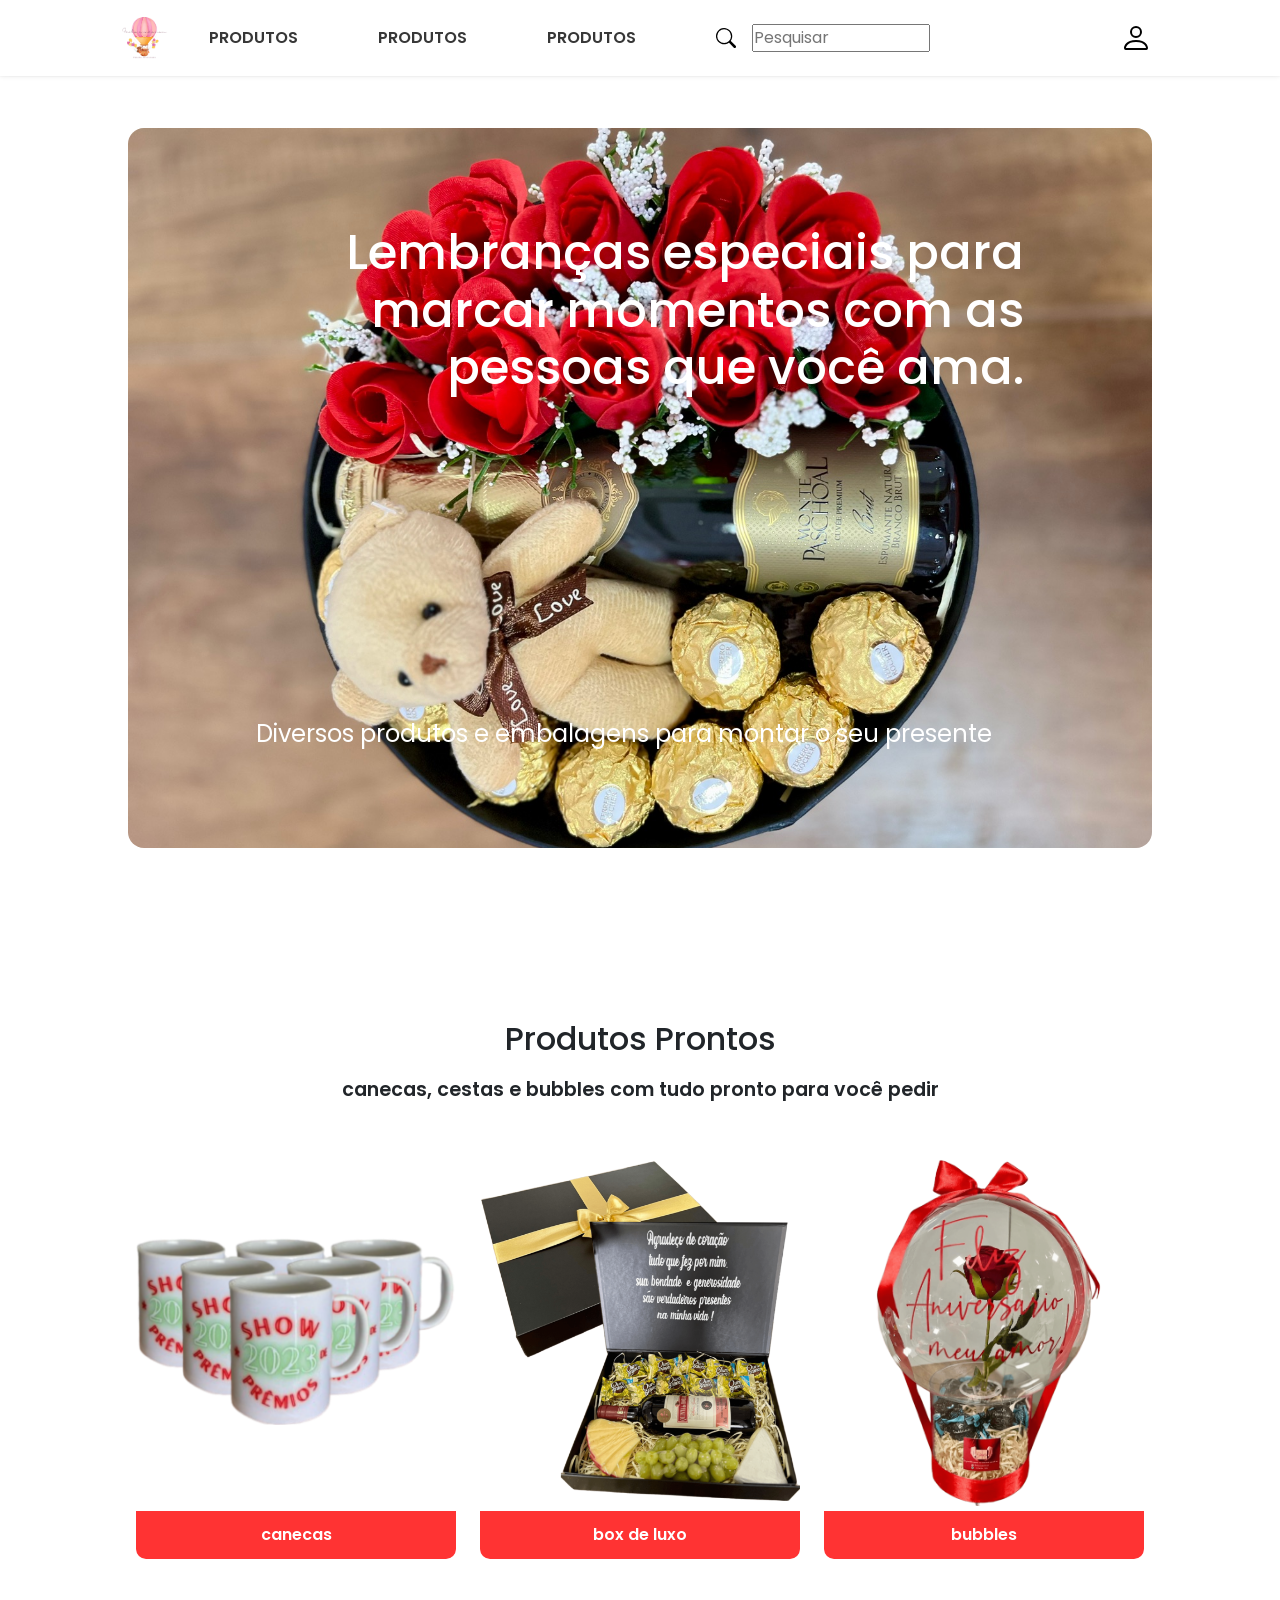
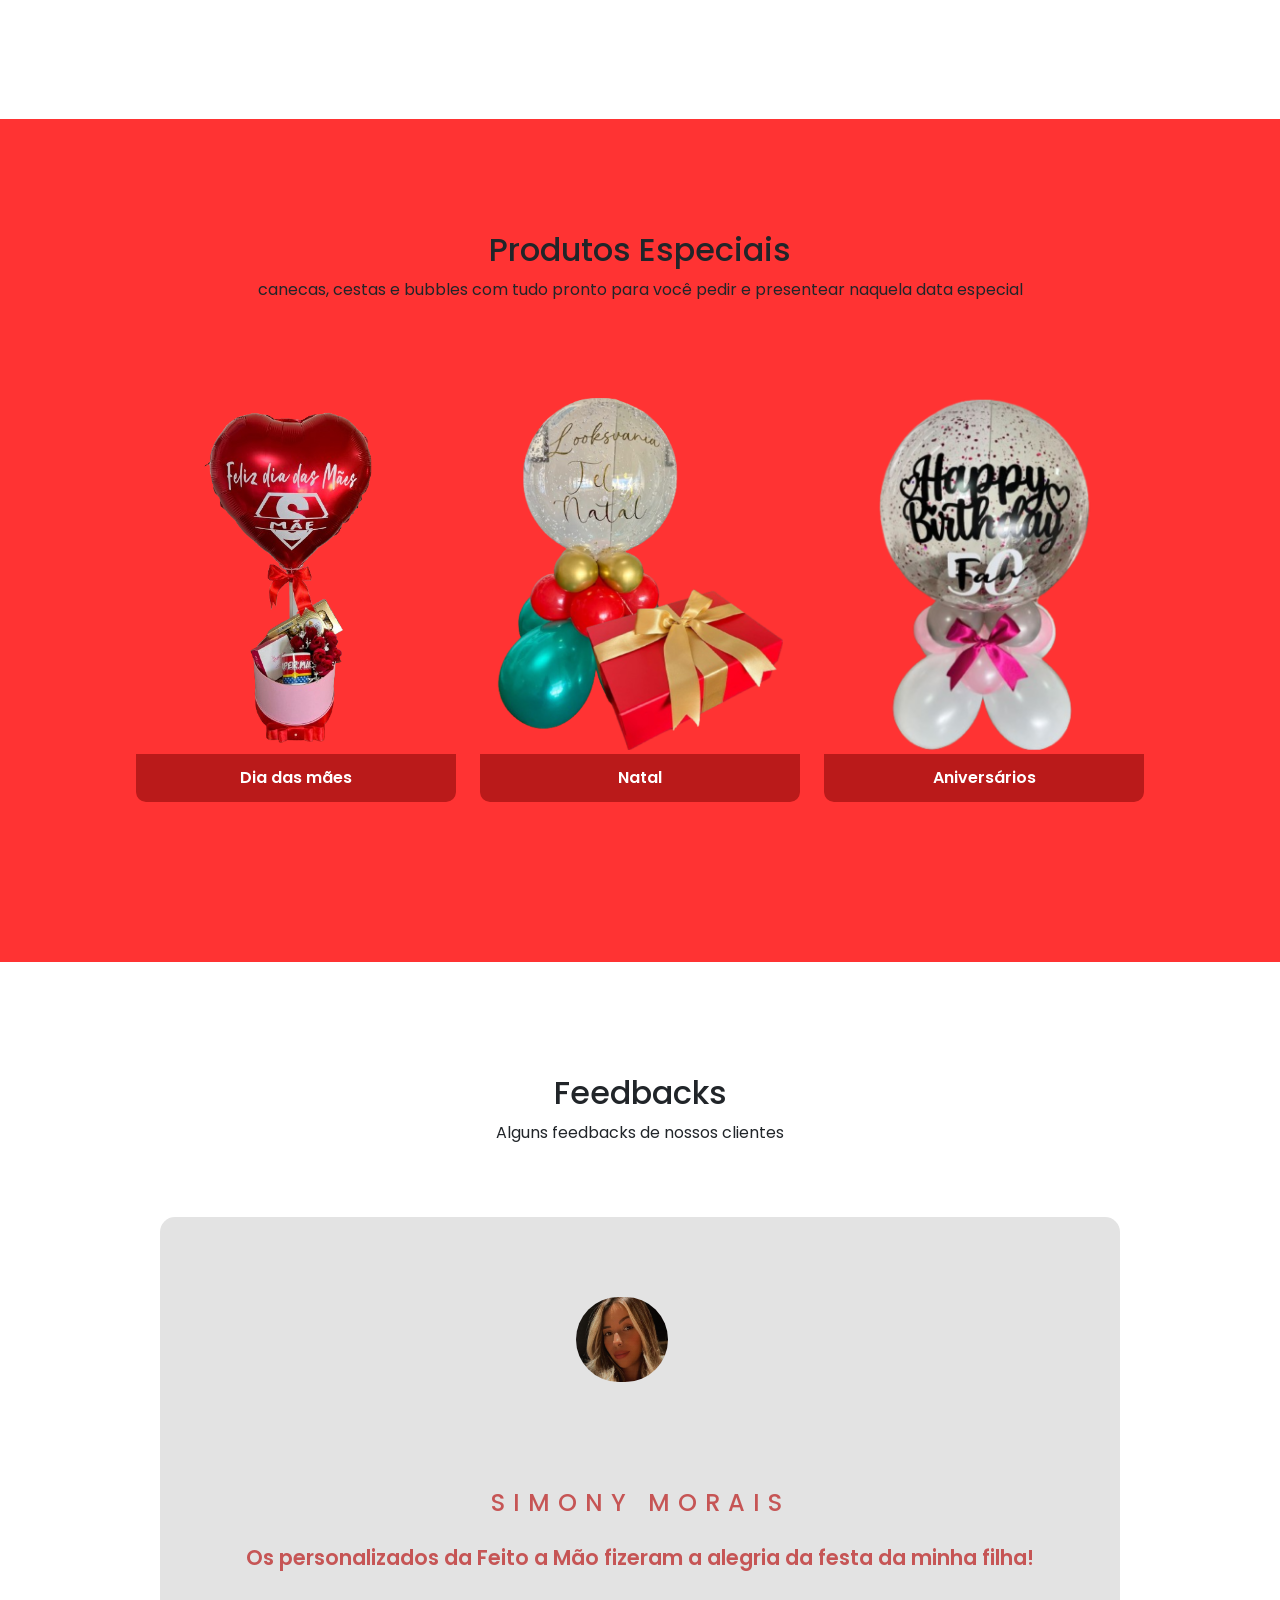
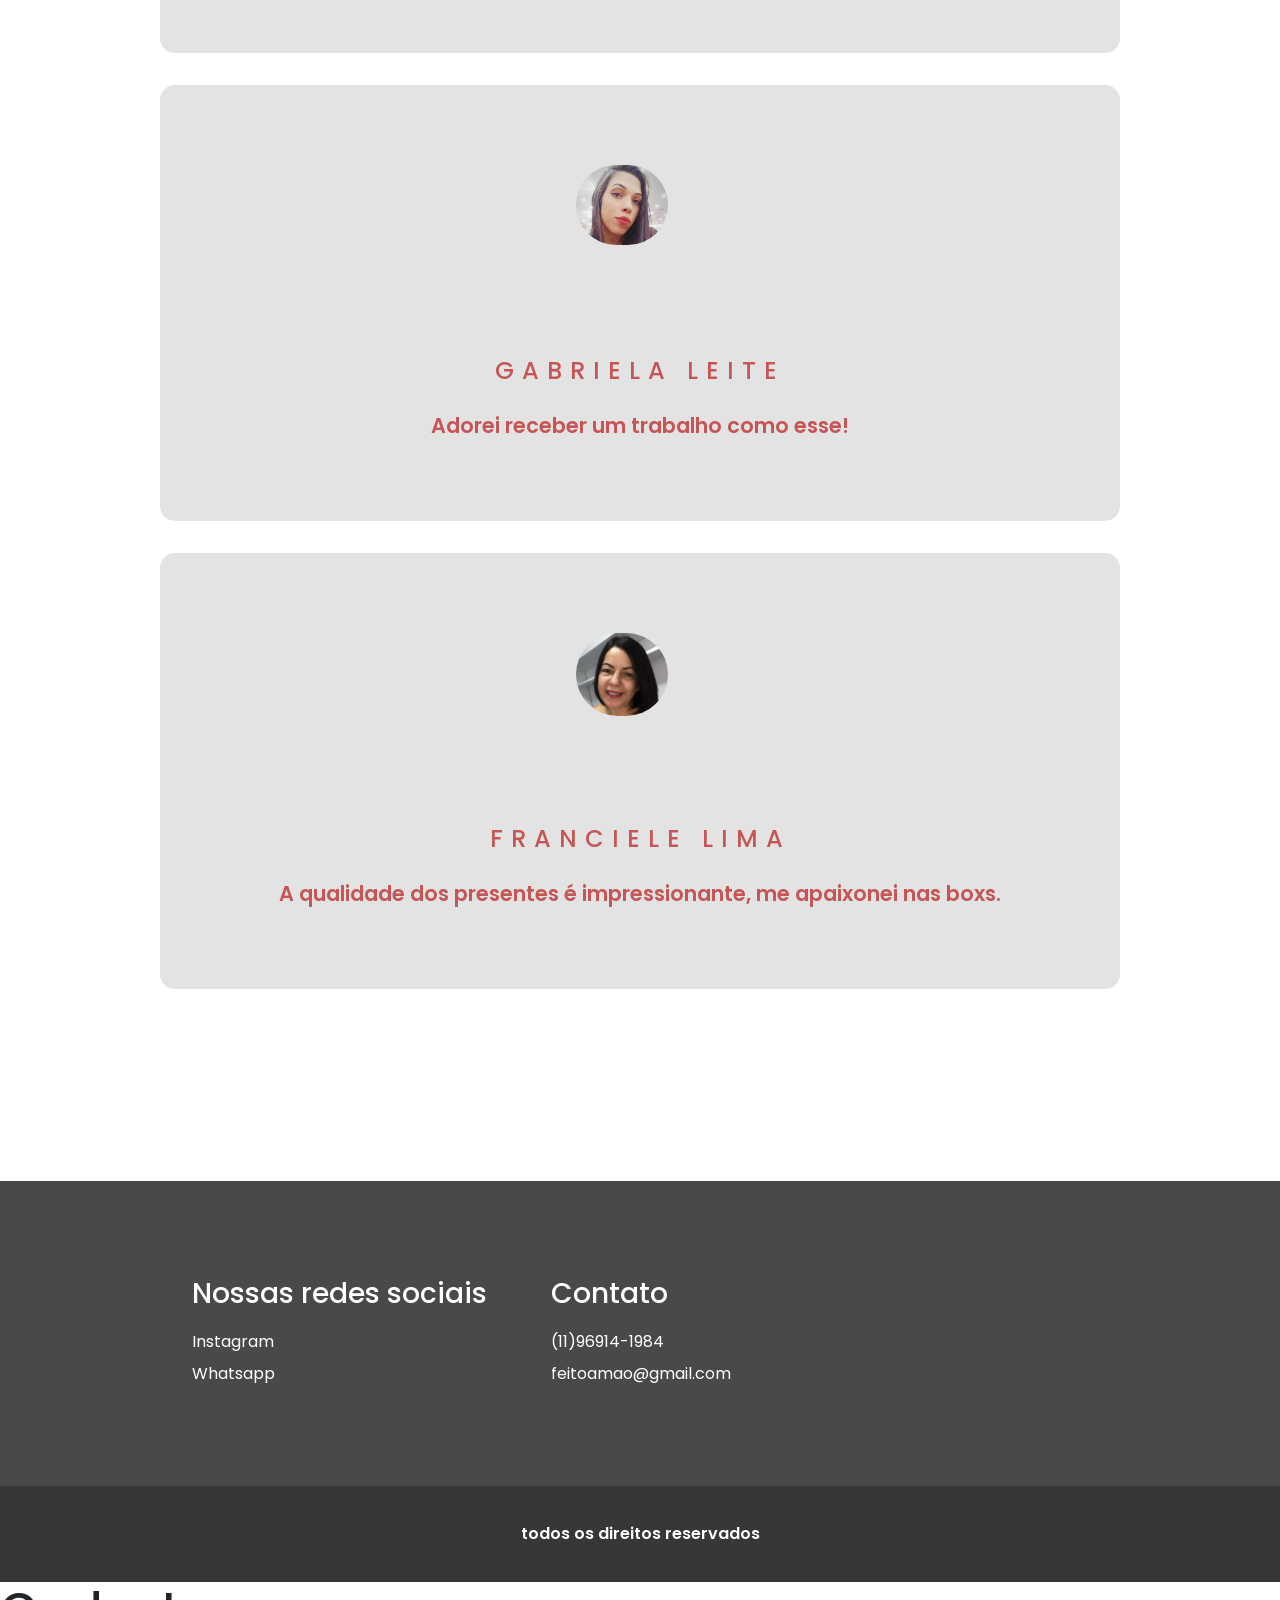
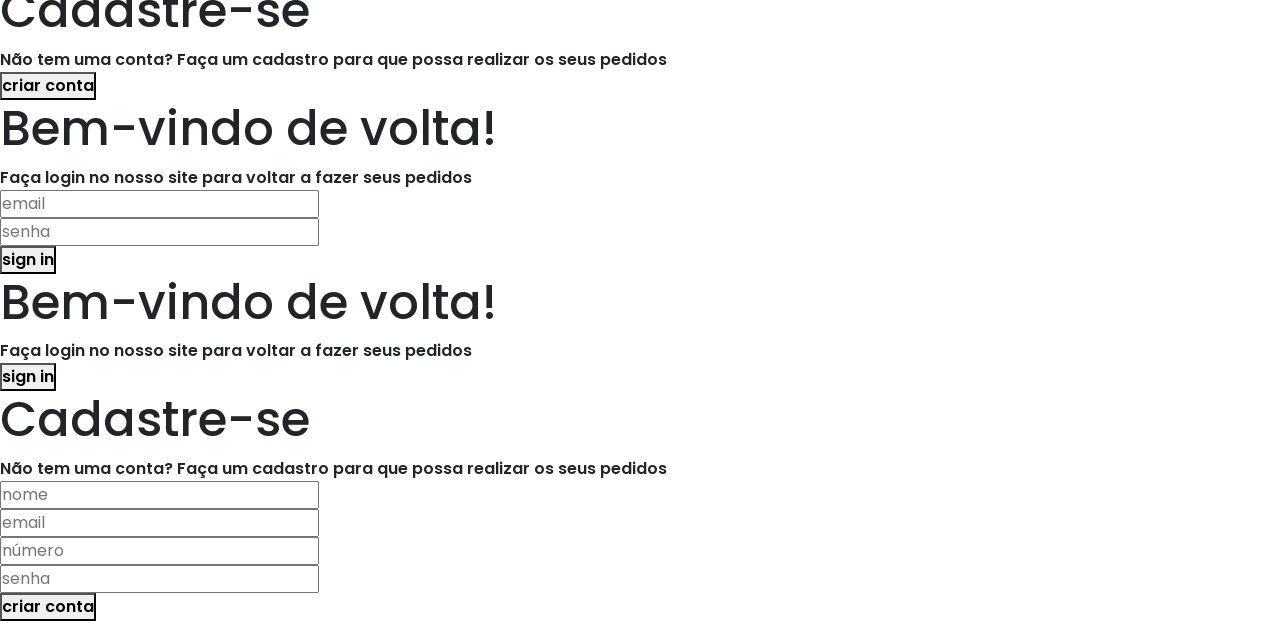
==== commit 66b895fe: "Add files via upload" ====
--- a/index.html
+++ b/index.html
@@ -165,55 +165,32 @@
             </div>
 
             <div class="comments">
-                <div id="carouselExample" class="carousel slide">
-                    <div class="carousel-inner">
-                        <div class="carousel-item active">
-                            <div class="unitComments">
-                                <div class="feedbackImg"></div>
-                                <div class="feedbackContent">
-                                    <p>
-                                        Lorem ipsum dolor sit amet
-                                        consectetur Lorem ipsum
-                                    </p>
-                                    <h3>NOME</h3>
-                                </div>
-                            </div>
-                        </div>
-                        <div class="carousel-item">
-                            <div class="unitComments">
-                                <div class="feedbackImg"></div>
-                                <div class="feedbackContent">
-                                    <p>
-                                        Lorem ipsum dolor sit amet
-                                        consectetur Lorem ipsum
-                                    </p>
-                                    <h3>NOME</h3>
-                                </div>
-                            </div>
-                        </div>
-                        <div class="carousel-item">
-                            <div class="unitComments">
-                                <div class="feedbackImg"></div>
-                                <div class="feedbackContent">
-                                    <p>
-                                        Lorem ipsum dolor sit amet
-                                        consectetur Lorem ipsum
-                                    </p>
-                                    <h3>NOME</h3>
-                                </div>
-                            </div>
-                        </div>
-                    </div>
-                    <button class="carousel-control-prev" type="button" data-bs-target="#carouselExample"
-                        data-bs-slide="prev">
-                        <span class="carousel-control-prev-icon" aria-hidden="true"></span>
-                        <span class="visually-hidden">Previous</span>
-                    </button>
-                    <button class="carousel-control-next" type="button" data-bs-target="#carouselExample"
-                        data-bs-slide="next">
-                        <span class="carousel-control-next-icon" aria-hidden="true"></span>
-                        <span class="visually-hidden">Next</span>
-                    </button>
+                <div class="unitComments">
+                    <div class="feedbackImg"><img src="./imagens/website/simony.png" alt=""></div>
+                    <div class="feedbackContent">
+                        <h3>SIMONY MORAIS</h3>
+                        <p>
+                            Os personalizados da Feito a Mão fizeram a alegria da festa da minha filha!
+                        </p>
+                    </div>
+                </div>
+                <div class="unitComments">
+                    <div class="feedbackImg"><img src="./imagens/website/gabi.png" alt=""></div>
+                    <div class="feedbackContent">
+                        <h3>GABRIELA LEITE</h3>
+                        <p>
+                            Adorei receber um trabalho como esse!
+                        </p>
+                    </div>
+                </div>
+                <div class="unitComments">
+                    <div class="feedbackImg"><img src="./imagens/website/franciele.png" alt=""></div>
+                    <div class="feedbackContent">
+                        <h3>FRANCIELE LIMA</h3>
+                        <p>
+                            A qualidade dos presentes é impressionante, me apaixonei nas boxs.
+                        </p>
+                    </div>
                 </div>
             </div>
         </section>
@@ -224,12 +201,12 @@
         <div id="socialContato">
             <div id="redeSocial">
                 <h3>Nossas redes sociais</h3>
-                <a href="/">Instagram</a>
+                <a href="https://www.instagram.com/feitoamaopontocom/">Instagram</a>
                 <a href="/">Whatsapp</a>
             </div>
             <div id="contato">
                 <h3>Contato</h3>
-                <a href="/">(11)98888-9999</a>
+                <a href="/">(11)96914-1984</a>
                 <a href="/">feitoamao@gmail.com</a>
             </div>
         </div>
@@ -241,9 +218,6 @@
         <ul>
             <li class="navMobileLink">
                 <a href="index.html"><img src="imagens/website/house.svg" alt="" /></a>
-            </li>
-            <li class="navMobileLink">
-                <a href="categoria.html"><img src="imagens/website/gift.svg" alt="" /></a>
             </li>
             <li class="navMobileLink">
                 <a href="/"><img src="imagens/website/search.svg" alt="" /></a>
@@ -254,6 +228,54 @@
         </ul>
     </nav>
 
+    <modal id="popUp">
+        <main>
+            <section id="card">
+                <div class="cadastre">
+                    <h1>Cadastre-se</h1>
+                    <p>Não tem uma conta? Faça um cadastro para que possa realizar os seus pedidos</p>
+                    <button class="cadastreBttn">criar conta</button>
+                </div>
+                <div class="data">
+                    <div id="display">
+                        <h1>Bem-vindo de volta!</h1>
+                        <p>Faça login no nosso site para voltar a fazer seus pedidos</p>
+                    </div>
+                    <div id="dataDivInput">
+                        <input class="input" type="text" placeholder="email">
+                        <input class="input" type="text" placeholder="senha">
+                    </div>
+                    <div id="dataDivBttn">
+                        <button class="dataBttn">sign in</button>
+                    </div>
+                </div>
+            </section>
+            
+            <section id="card2">
+                <div class="cadastre">
+                    <h1>Bem-vindo de volta!</h1>
+                    <p>Faça login no nosso site para voltar a fazer seus pedidos</p>
+                    <button class="cadastreBttn">sign in</button>
+                </div>
+                <div class="data">
+                    <div class="login">
+                        <h1>Cadastre-se</h1>
+                        <p>Não tem uma conta? Faça um cadastro para que possa realizar os seus pedidos</p>
+                    </div>
+                    <div id="dataDivInput">
+                        <input class="input" type="text" placeholder="nome">
+                        <input class="input" type="text" placeholder="email">
+                        <input class="input" type="text" placeholder="número">
+                        <input class="input" type="text" placeholder="senha">
+                    </div>
+                    <div id="dataDivBttn">
+                        <button class="dataBttn">criar conta</button>
+                    </div>
+                </div>
+            </section>
+        </main>
+    </modal>
+
     <script src="https://cdn.jsdelivr.net/npm/bootstrap@5.3.3/dist/js/bootstrap.bundle.min.js"
         integrity="sha384-YvpcrYf0tY3lHB60NNkmXc5s9fDVZLESaAA55NDzOxhy9GkcIdslK1eN7N6jIeHz"
         crossorigin="anonymous"></script>
--- a/styles/styles.css
+++ b/styles/styles.css
@@ -49,17 +49,21 @@
 
 #heroSection{
     color: var(--background-color);
-    background: linear-gradient(to bottom, #ff3333, #ba1a1a);
     height: 100svh;
+    background-image:
+    linear-gradient(to top, rgba(0, 0, 0, 0.5), rgb(0, 0, 0, 0.5)),
+        url(../imagens/website/hsMobile.JPG);
+    background-repeat: no-repeat;
+    background-size: cover;
+    background-attachment: fixed;
 }
 
 #bannerH{
-    padding: 3rem 1.5rem 2rem;
-    height: 90svh;
+    padding: 3rem 1.5rem 4rem;
+    height: 95svh;
     display: flex;
     flex-direction: column;
     justify-content: space-between;
-    
 }
 
 #produtosProntos,
@@ -164,26 +168,33 @@
     gap: 2rem;
 }
 
-.unitComments {
+.unitComments{
     background-color: var(--feedback);
     display: flex;
-    padding: 1.5rem 2rem;
-    gap: 2rem;
-    font-size: 0.8rem;
-    font-weight: lighter;
-}
-
-.feedbackImg {
-    background-color: var(--details);
-    min-height: 5rem;
-    min-width: 5rem;
+    border-radius: 15px;
+    overflow: hidden;
+    padding: 1rem;
+    gap: 1rem;
+}
+
+.feedbackImg{
+    align-self: center;
+}
+
+.feedbackImg img{
+    max-width: 5.75rem;
     border-radius: 999px;
-    align-self: center;
-}
-
-.feedbackContent {
-    display: flex;
-    flex-direction: column-reverse;
+    overflow: hidden;
+}
+
+.feedbackContent h3{
+    font-size: 1rem;
+}
+
+.feedbackContent p{
+    color: var(--details);
+    opacity: 70%;
+    font-size: .7rem;
 }
 
 #socialContato {
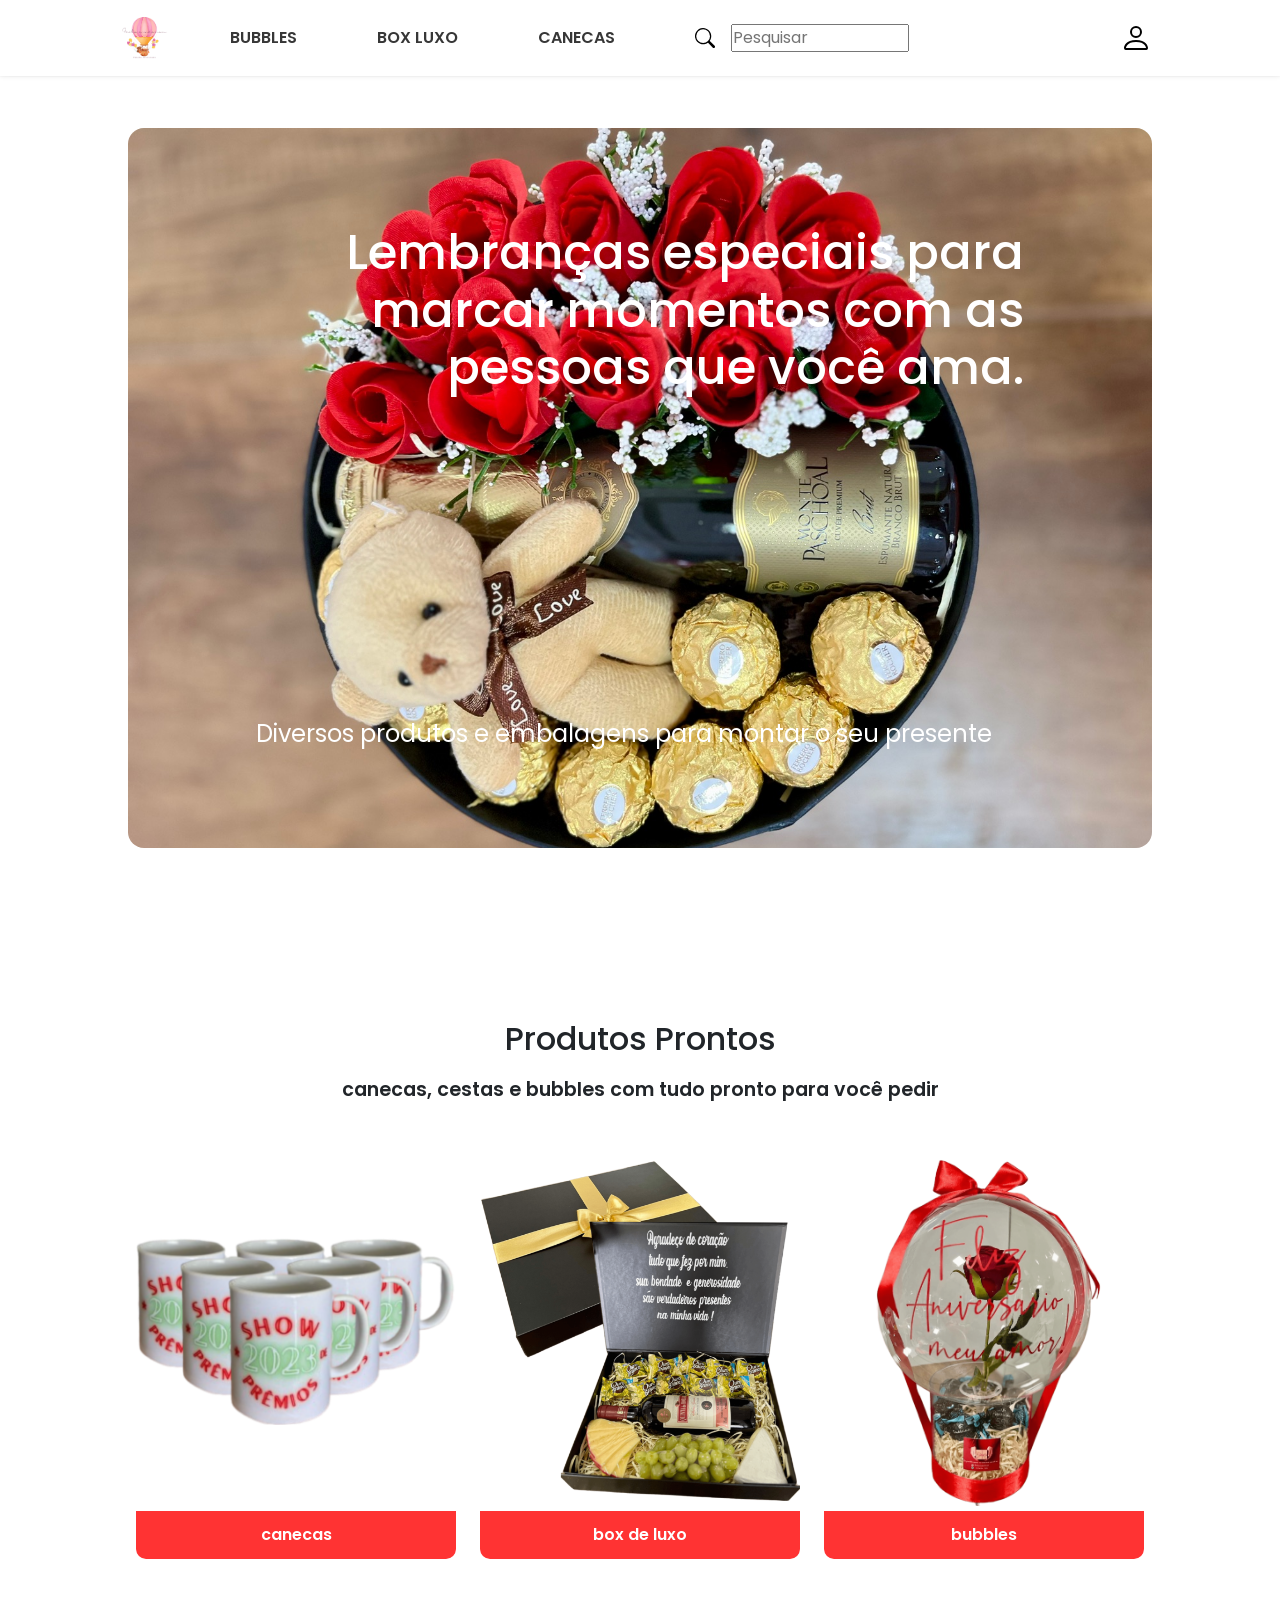
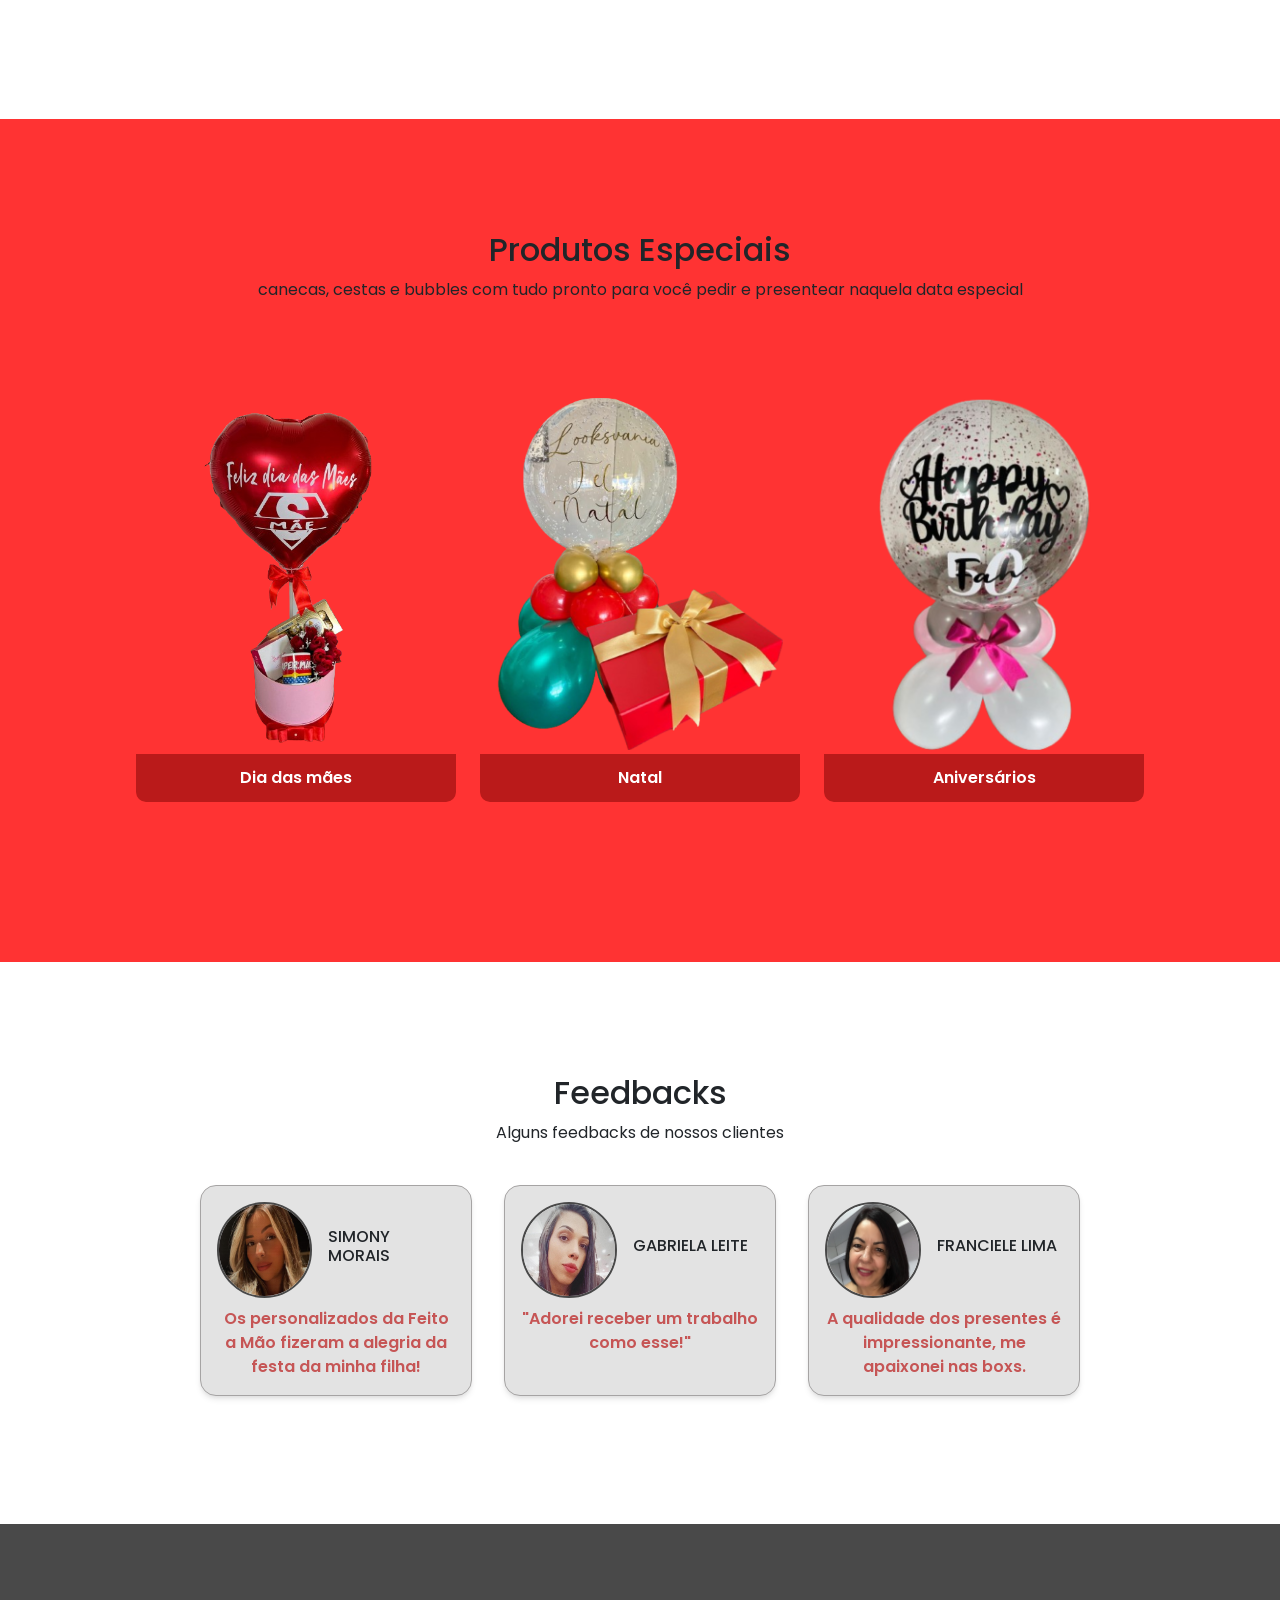
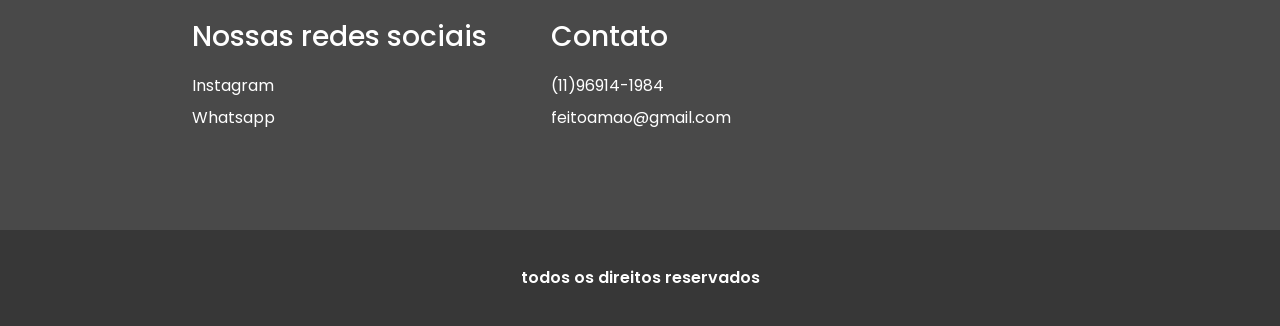
==== commit 4ae1faa0: "Add files via upload" ====
--- a/index.html
+++ b/index.html
@@ -23,13 +23,13 @@
         <nav>
             <ul>
                 <li class="bttnHeader">
-                    <a href="#">PRODUTOS</a>
-                </li>
-                <li class="bttnHeader">
-                    <a href="#">PRODUTOS</a>
-                </li>
-                <li class="bttnHeader">
-                    <a href="#">PRODUTOS</a>
+                    <a href="bubbles.html">BUBBLES</a>
+                </li>
+                <li class="bttnHeader">
+                    <a href="box.html">BOX LUXO</a>
+                </li>
+                <li class="bttnHeader">
+                    <a href="canecas.html">CANECAS</a>
                 </li>
                 <li class="bttnHeader">
                     <div id="lupa">
@@ -96,7 +96,7 @@
                             </button>
                         </div>
                     </a>
-                    <a href="produtos.html">
+                    <a href="bubbles.html">
                         <div class="cards">
                             <div class="cardImg">
                                 <img src="imagens/catalogo/bubble.png" alt="" />
@@ -166,27 +166,30 @@
 
             <div class="comments">
                 <div class="unitComments">
-                    <div class="feedbackImg"><img src="./imagens/website/simony.png" alt=""></div>
+                    <div class="feedbacks">
+                        <div class="feedbackImg"><img src="./imagens/website/simony.png" alt=""></div>
+                        <h3>SIMONY MORAIS</h3></div>
                     <div class="feedbackContent">
-                        <h3>SIMONY MORAIS</h3>
                         <p>
                             Os personalizados da Feito a Mão fizeram a alegria da festa da minha filha!
                         </p>
                     </div>
                 </div>
                 <div class="unitComments">
-                    <div class="feedbackImg"><img src="./imagens/website/gabi.png" alt=""></div>
+                    <div class="feedbacks">
+                        <div class="feedbackImg"><img src="./imagens/website/gabi.png" alt=""></div>
+                        <h3>GABRIELA LEITE</h3></div>
                     <div class="feedbackContent">
-                        <h3>GABRIELA LEITE</h3>
                         <p>
-                            Adorei receber um trabalho como esse!
+                            "Adorei receber um trabalho como esse!"
                         </p>
                     </div>
                 </div>
                 <div class="unitComments">
-                    <div class="feedbackImg"><img src="./imagens/website/franciele.png" alt=""></div>
+                    <div class="feedbacks">
+                        <div class="feedbackImg"><img src="./imagens/website/franciele.png" alt=""></div>
+                        <h3>FRANCIELE LIMA</h3></div>
                     <div class="feedbackContent">
-                        <h3>FRANCIELE LIMA</h3>
                         <p>
                             A qualidade dos presentes é impressionante, me apaixonei nas boxs.
                         </p>
@@ -223,7 +226,7 @@
                 <a href="/"><img src="imagens/website/search.svg" alt="" /></a>
             </li>
             <li class="navMobileLink">
-                <a href="login.html"><img src="imagens/website/person.svg" alt="" /></a>
+                <a href="cadastrar.html"><img src="imagens/website/person.svg" alt="" /></a>
             </li>
         </ul>
     </nav>
--- a/styles/styles.css
+++ b/styles/styles.css
@@ -58,6 +58,10 @@
     background-attachment: fixed;
 }
 
+
+#popUp{
+    display: none;
+}
 #bannerH{
     padding: 3rem 1.5rem 4rem;
     height: 95svh;
@@ -124,7 +128,7 @@
 }
 
 .cardText {
-    background-color: var(--section);
+    background-color: #ff3333da;
     color: var(--background-color);
 }
 
@@ -163,38 +167,49 @@
 }
 
 .comments {
-    display: flex;
-    flex-direction: column;
+    display: grid;
     gap: 2rem;
 }
 
 .unitComments{
+    display: flex;
+    flex-direction: column;
     background-color: var(--feedback);
-    display: flex;
-    border-radius: 15px;
-    overflow: hidden;
+    border-radius: 1rem;
     padding: 1rem;
-    gap: 1rem;
+    gap: .6rem;
+    border: solid 1px var(--bttnHeader);
+    box-shadow: rgba(0, 0, 0, 0.1) 0px 4px 6px -1px, rgba(0, 0, 0, 0.06) 0px 2px 4px -1px;
 }
 
 .feedbackImg{
-    align-self: center;
-}
-
-.feedbackImg img{
-    max-width: 5.75rem;
+    height: 3rem;
+    width: 3rem;
     border-radius: 999px;
     overflow: hidden;
-}
-
-.feedbackContent h3{
+    border: solid 2px var(--footer);
+}
+
+.feedbackImg img{
+    width: 100%;
+    height: 100%;
+}
+
+.feedbacks h3{
     font-size: 1rem;
+    align-self: center;
+}
+
+.feedbacks{
+    display: flex;
+    gap: 1rem;
+
 }
 
 .feedbackContent p{
     color: var(--details);
     opacity: 70%;
-    font-size: .7rem;
+    font-size: 1rem;
 }
 
 #socialContato {
@@ -230,7 +245,7 @@
 }
 
 .navMobile {
-    height: 3rem;
+    height: 4rem;
     background-color: var(--footer);
     padding: 1rem 2rem;
     position: fixed;
@@ -256,7 +271,7 @@
     display: none;
 }
 
-.comments {
+.comments{
     width: 100%;
 }
 
@@ -384,7 +399,6 @@
         height: 80svh;
         display: flex;
         justify-content: space-between;
-        background-color: green;
         border-radius: 1rem;
 
     }
@@ -496,43 +510,46 @@
         margin-bottom: 6rem;
     }
 
+    .comments{
+        display: grid;
+        grid-template-columns: repeat(3, 1fr);
+    }
+
+
+
     .feedback {
         display: flex;
         align-items: center;
         justify-content: center;
-        gap: 2rem;
-        padding: 7rem 10rem 12rem;
+        padding: 7rem 12.5rem 8rem;
     }
 
     .feedbackContent h3 {
         font-size: 1.5rem;
-        letter-spacing: 0.5rem;
+        letter-spacing: 0.1rem;
         color: var(--details);
         opacity: 70%;
     }
 
     .unitComments {
-        padding: 5rem 0;
-        width: 100%;
-        display: flex;
-        flex-direction: column;
-        gap: 4rem;
+        display: flex;
+       
     }
 
     .feedbackImg {
-        height: 8rem;
-        width: 8rem;
+        height: 6rem;
+        width: 6rem;
     }
 
     .feedbackContent {
         display: flex;
         flex-direction: column;
         text-align: center;
-        gap: 1rem;
     }
 
     .feedbackContent p {
-        font-size: 1.3rem;
+        font-size: 1rem;
+
     }
 
     #action {
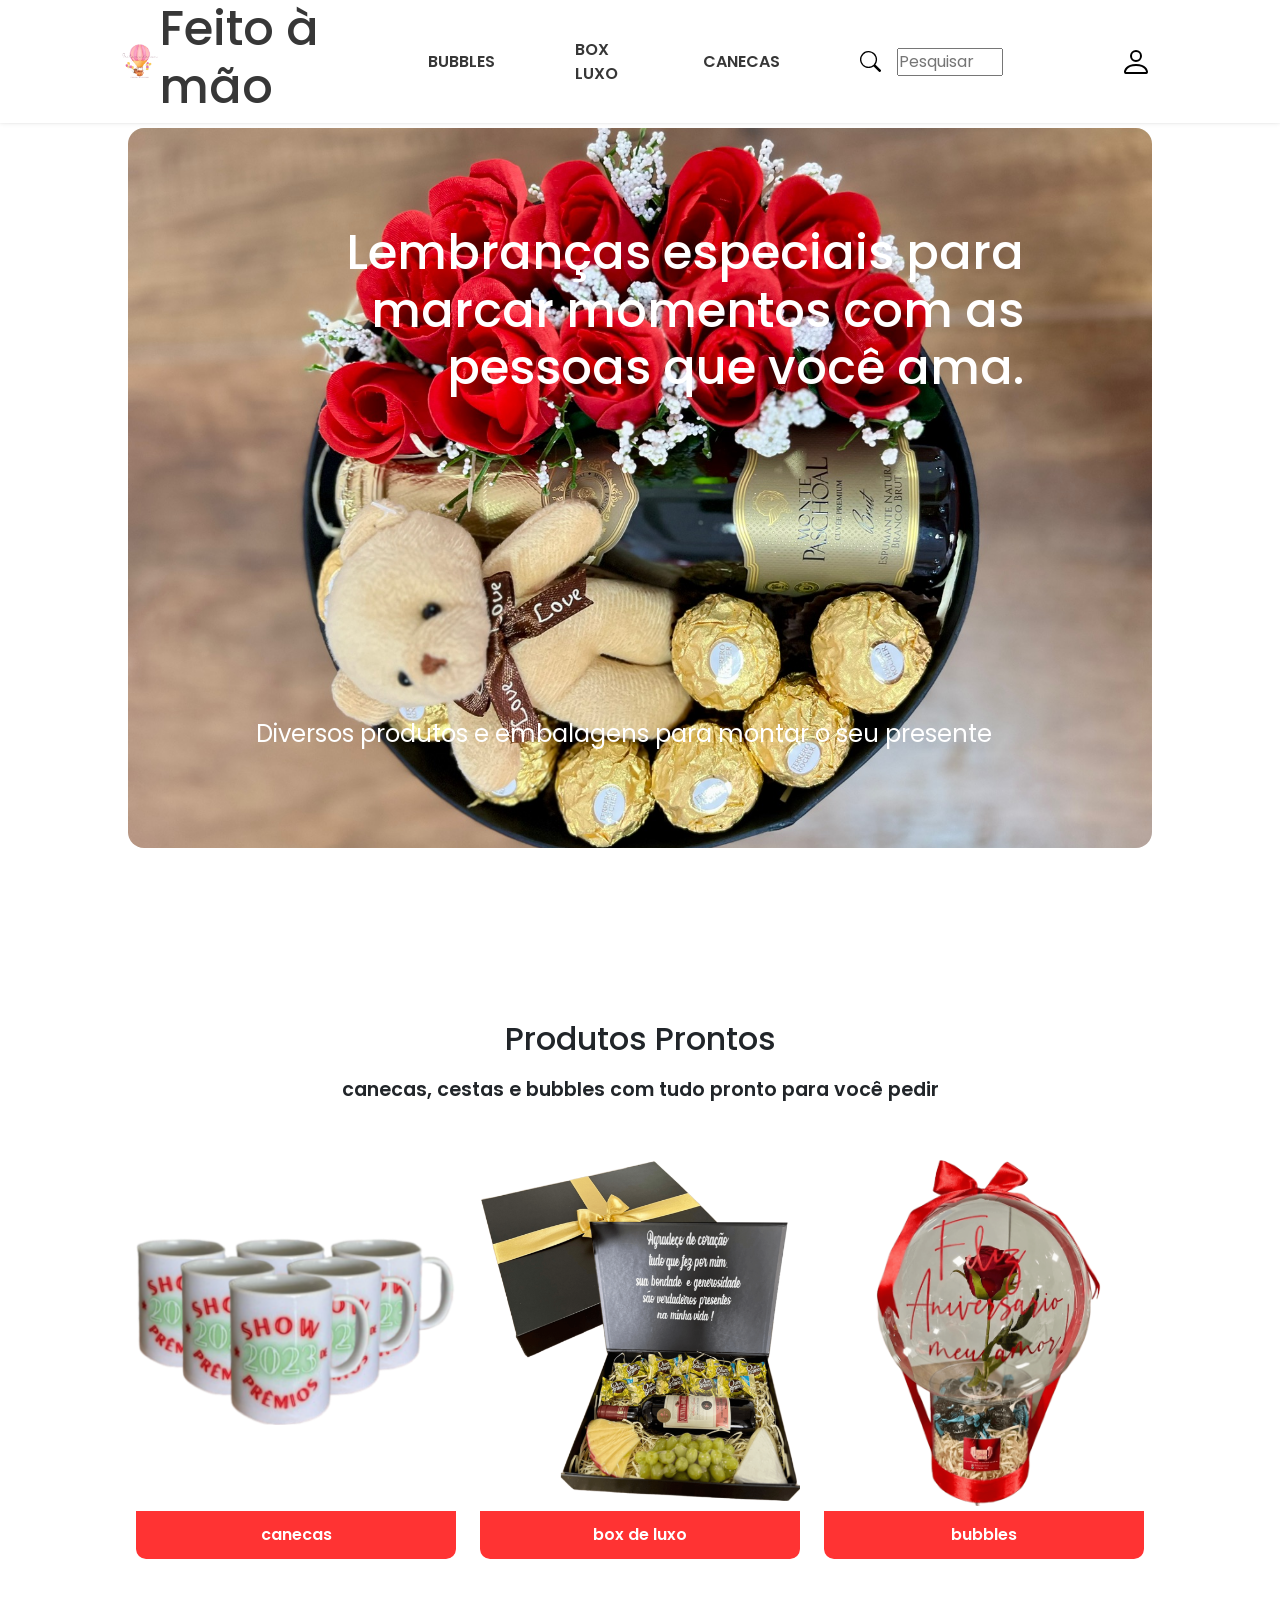
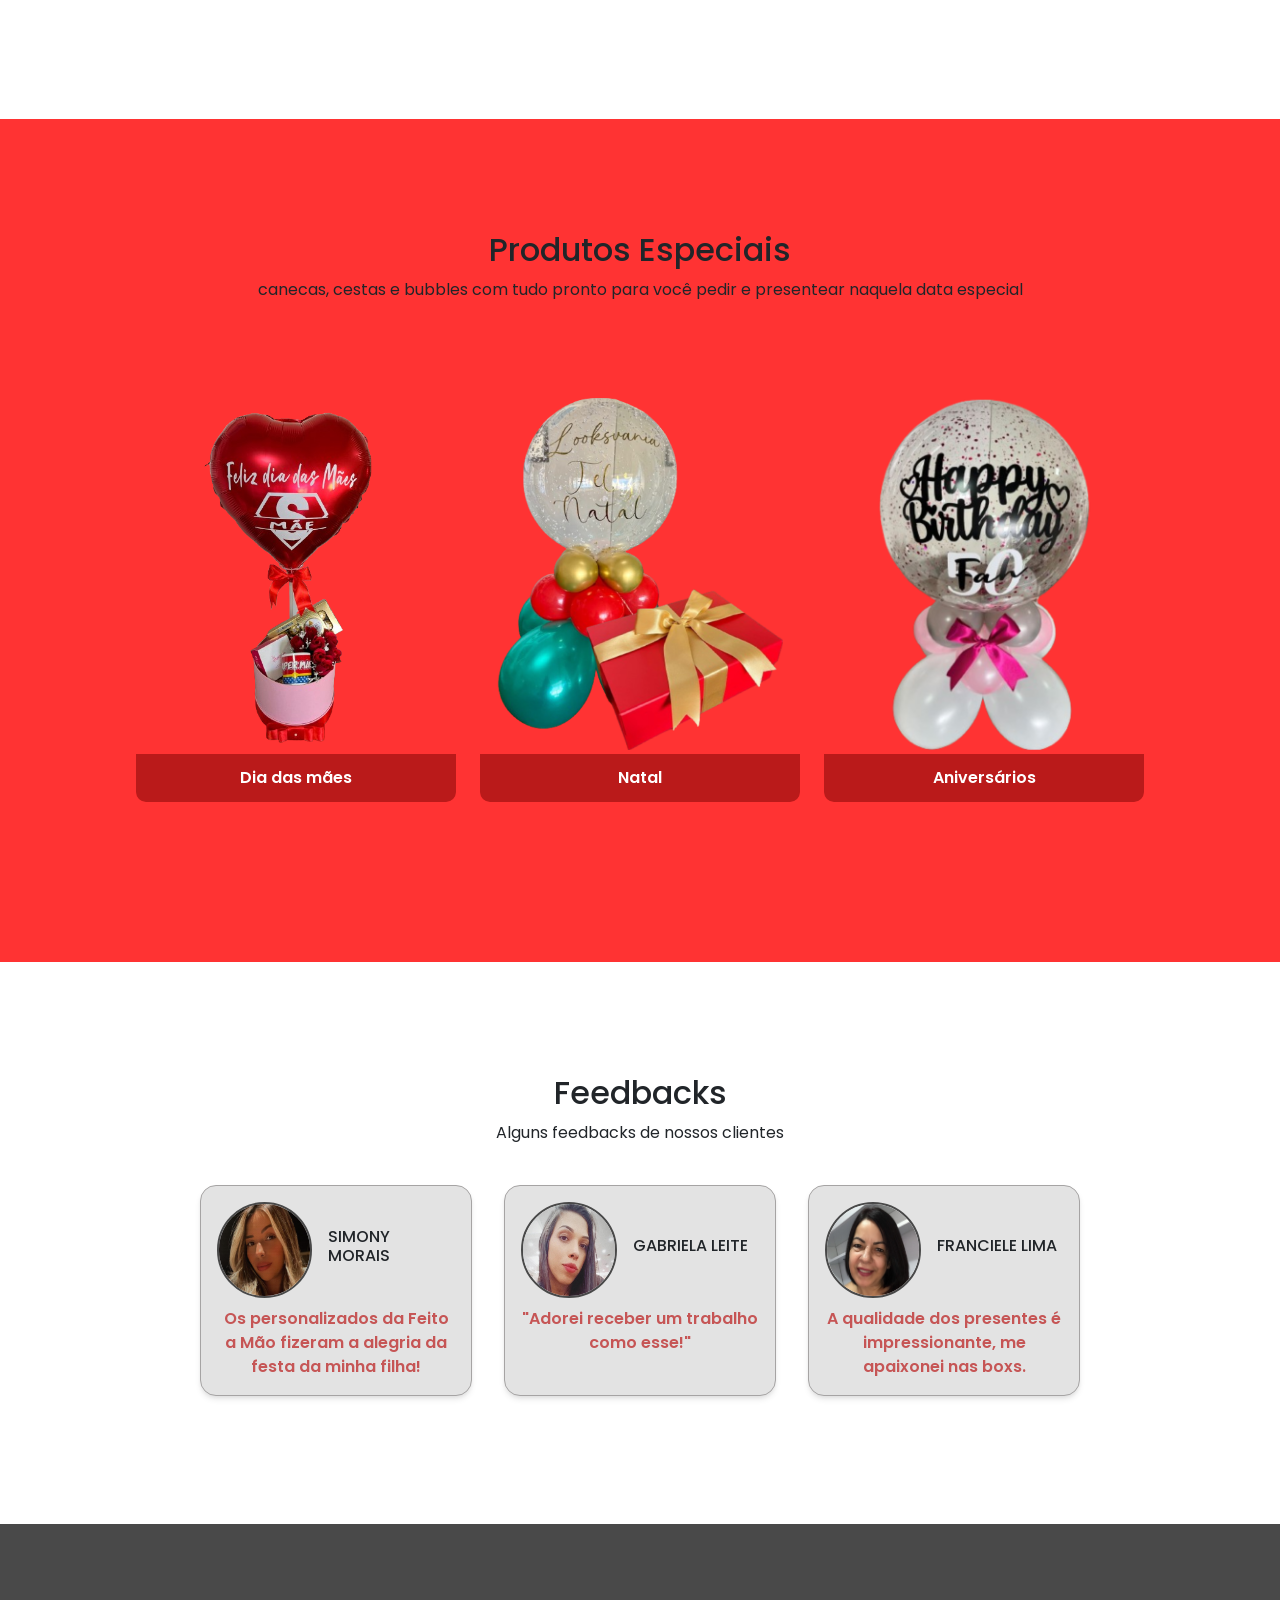
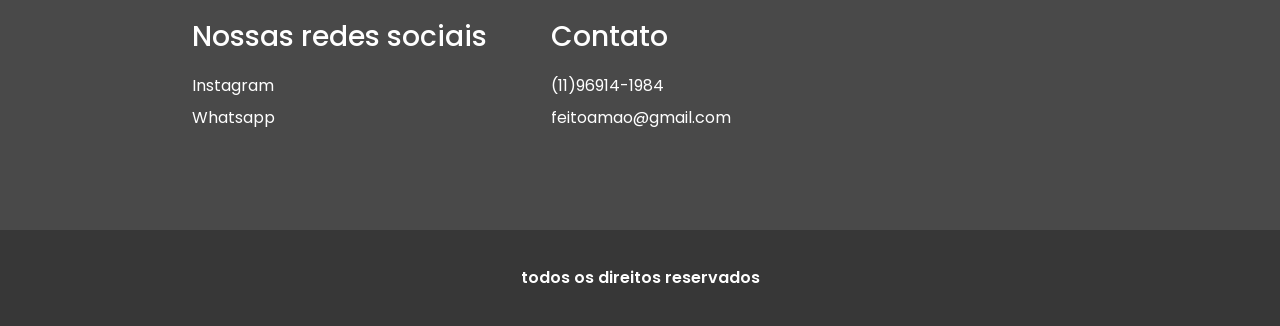
==== commit 009d1011: "Add files via upload" ====
--- a/index.html
+++ b/index.html
@@ -11,17 +11,22 @@
         integrity="sha384-QWTKZyjpPEjISv5WaRU9OFeRpok6YctnYmDr5pNlyT2bRjXh0JMhjY6hW+ALEwIH" crossorigin="anonymous" />
     <style>
         @import url("https://fonts.googleapis.com/css2?family=Poppins:ital,wght@0,100;0,200;0,300;0,400;0,500;0,600;0,700;0,800;0,900;1,100;1,200;1,300;1,400;1,500;1,600;1,700;1,800;1,900&display=swap");
+        @import url('https://fonts.googleapis.com/css2?family=Style+Script&display=swap');
     </style>
 </head>
 
 <body>
     <header>
         <div id="logo">
-            <a href="/"><img src="imagens/website/logo.png" alt="" /></a>
+            <a href="#"><img src="imagens/website/logo.png" alt="" /></a>
+        </div>
+
+        <div id="nomeSite">
+            <h1>Feito à mão</h1>
         </div>
 
         <nav>
-            <ul>
+            <ul>    
                 <li class="bttnHeader">
                     <a href="bubbles.html">BUBBLES</a>
                 </li>
@@ -42,7 +47,7 @@
 
         <div id="perfil">
             <button class="perfilBttn">
-                <img src="imagens/website/person.svg" alt="" />
+                <img src="../imagens/website/person.svg" alt="" />
             </button>
         </div>
     </header>
--- a/styles/styles.css
+++ b/styles/styles.css
@@ -1,612 +1,664 @@
 :root {
-    --background-color: #ffffff;
-    --section: #ff3333;
-    --details: #ba1a1a;
-    --footer: #494949;
-    --footer2: #373737;
-    --feedback: #e3e3e3;
-    --bttnHeader: #a6a4a4;
+  --background-color: #ffffff;
+  --section: #ff3333;
+  --details: #ba1a1a;
+  --footer: #494949;
+  --footer2: #373737;
+  --feedback: #e3e3e3;
+  --bttnHeader: #a6a4a4;
 }
 
 P {
-    margin: 0 !important;
+  margin: 0 !important;
 }
 
 * {
-    padding: 0;
-    margin: 0;
-    box-sizing: border-box;
-    font-family: "Poppins", sans-serif;
-    font-weight: 600;
-    font-style: normal;
+  padding: 0;
+  margin: 0;
+  box-sizing: border-box;
+  font-family: "Poppins", sans-serif;
+  font-weight: 600;
+  font-style: normal;
 }
 
 a {
-    text-decoration: none !important;
+  text-decoration: none !important;
 }
 
 ul {
-    padding: 0 !important;
-    padding-left: 0 !important;
+  padding: 0 !important;
+  padding-left: 0 !important;
 }
 
 img {
-    max-width: 100%;
+  max-width: 100%;
 }
 
 body {
-    font-family: "Poppins", sans-serif;
-    background-color: var(--background-color);
+  font-family: "Poppins", sans-serif;
+  background-color: var(--background-color);
 }
 
 h2 {
-    font-size: 2rem;
+  font-size: 2rem;
 }
 
 header {
-    display: none;
-}
-
-#heroSection{
-    color: var(--background-color);
-    height: 100svh;
-    background-image:
-    linear-gradient(to top, rgba(0, 0, 0, 0.5), rgb(0, 0, 0, 0.5)),
-        url(../imagens/website/hsMobile.JPG);
-    background-repeat: no-repeat;
-    background-size: cover;
-    background-attachment: fixed;
-}
-
-
-#popUp{
-    display: none;
-}
-#bannerH{
-    padding: 3rem 1.5rem 4rem;
-    height: 95svh;
-    display: flex;
-    flex-direction: column;
-    justify-content: space-between;
+  display: none;
+}
+
+/* Estilo da aba expansível */
+.dropdown {
+  position: relative !important;
+  display: inline-block !important;
+}
+
+.dropdown-content {
+  display: none;
+  position: absolute;
+  background-color: #ffffff;
+  box-shadow: 0px 8px 16px rgba(0, 0, 0, 0.2);
+  z-index: 1;
+  height: auto;
+}
+
+.dropdown-content a {
+  text-decoration: none;
+  display: block;
+}
+
+.dropdown-content .dropdownbuttons:hover {
+  background-color: #ddd;
+}
+
+.dropdownbuttons {
+  width: auto !important;
+  padding: 10px !important;
+  height: auto !important;
+  color: black !important;
+  font-size: 1rem !important;
+}
+
+#mensagemnome {
+  padding: 0;
+  cursor: pointer;
+  font-size: 1rem;
+  color: #000000;
+  justify-self: center !important;
+}
+
+#boxnome {
+  display: grid;
+}
+
+#mensagemnome:hover {
+  text-decoration: underline;
+}
+
+#heroSection {
+  color: var(--background-color);
+  height: 100svh;
+  background-image: linear-gradient(
+      to top,
+      rgba(0, 0, 0, 0.5),
+      rgb(0, 0, 0, 0.5)
+    ),
+    url(../imagens/website/hsMobile.JPG);
+  background-repeat: no-repeat;
+  background-size: cover;
+  background-attachment: fixed;
+}
+
+#nomeSite h2 {
+  margin-top: 0.75rem !important;
+  font-family: "Style Script", serif !important;
+  font-size: 1.75rem !important;
+  color: #000 !important;
+}
+
+#popUp {
+  display: none;
+}
+#bannerH {
+  padding: 3rem 1.5rem 4rem;
+  height: 95svh;
+  display: flex;
+  flex-direction: column;
+  justify-content: space-between;
 }
 
 #produtosProntos,
 #produtosEspeciais {
+  display: flex;
+  flex-direction: column;
+  align-items: center;
+  text-align: center;
+}
+
+#produtosProntos {
+  padding: 4rem 1.5rem;
+}
+
+.titleProdutos {
+  margin-bottom: 2.5rem;
+}
+
+.titleProdutos,
+.titleProdutosE p {
+  font-weight: lighter;
+  margin-top: 0.5rem;
+}
+
+.cardProdutos {
+  width: 17.2rem;
+  justify-content: center;
+  display: flex;
+  flex-direction: column;
+  gap: 2.5rem;
+}
+
+.cards {
+  display: flex;
+  flex-direction: column;
+  gap: 0.3rem;
+  border-radius: 10px;
+  overflow: hidden;
+}
+
+.cards img {
+  height: 20rem;
+  object-fit: contain;
+}
+
+.cardImg {
+  height: 100%;
+}
+
+.cardText,
+.cardText2 {
+  display: flex;
+  align-items: center;
+  justify-content: center;
+  height: 3rem;
+  font-size: 1rem;
+  border-style: none;
+}
+
+.cardText {
+  background-color: #ff3333da;
+  color: var(--background-color);
+}
+
+.titleProdutosE {
+  padding: 0;
+}
+
+.cardText2 {
+  background-color: var(--details);
+  color: var(--background-color);
+}
+
+#produtosEspeciais {
+  background-color: var(--section);
+  padding: 4rem 0;
+}
+
+.titleProdutosE {
+  margin-bottom: 2.5rem;
+}
+
+.feedback {
+  padding: 4rem 1.5rem;
+  display: flex;
+  flex-direction: column;
+}
+
+.titleFeedback {
+  text-align: center;
+  margin-bottom: 2.5rem;
+}
+
+.titleFeedback p {
+  font-weight: lighter;
+  margin-top: 0.5rem;
+}
+
+.comments {
+  display: grid;
+  gap: 2rem;
+}
+
+.unitComments {
+  display: flex;
+  flex-direction: column;
+  background-color: var(--feedback);
+  border-radius: 1rem;
+  padding: 1rem;
+  gap: 0.6rem;
+  border: solid 1px var(--bttnHeader);
+  box-shadow: rgba(0, 0, 0, 0.1) 0px 4px 6px -1px,
+    rgba(0, 0, 0, 0.06) 0px 2px 4px -1px;
+}
+
+.feedbackImg {
+  height: 3rem;
+  width: 3rem;
+  border-radius: 999px;
+  overflow: hidden;
+  border: solid 2px var(--footer);
+}
+
+.feedbackImg img {
+  width: 100%;
+  height: 100%;
+}
+
+.feedbacks h3 {
+  font-size: 1rem;
+  align-self: center;
+}
+
+.feedbacks {
+  display: flex;
+  gap: 1rem;
+}
+
+.feedbackContent p {
+  color: var(--details);
+  opacity: 70%;
+  font-size: 1rem;
+}
+
+#socialContato {
+  background-color: var(--footer);
+  padding: 4rem 2rem;
+  color: var(--background-color);
+  display: flex;
+  flex-direction: column;
+  gap: 2rem;
+}
+
+#socialContato h3 {
+  margin-bottom: 1rem;
+}
+
+#socialContato a {
+  text-decoration: none;
+  color: var(--background-color);
+  font-weight: lighter;
+  display: flex;
+  flex-direction: column;
+}
+
+#footerDireitos {
+  height: 4rem;
+  display: flex;
+  justify-content: center;
+  align-items: center;
+  background-color: var(--footer2);
+  color: var(--background-color);
+  font-size: 1rem;
+  margin-bottom: 3rem;
+}
+
+.navMobile {
+  height: 4rem;
+  background-color: var(--footer);
+  padding: 1rem 2rem;
+  position: fixed;
+  bottom: 0;
+  width: 100%;
+  z-index: 9999;
+}
+
+.navMobile > ul {
+  display: flex;
+  justify-content: space-between;
+}
+
+.navMobileLink {
+  list-style: none;
+}
+
+.navMobileLink img {
+  height: 1.5rem;
+}
+
+input {
+  display: none;
+}
+
+.comments {
+  width: 100%;
+}
+
+.carousel {
+  width: 100%;
+}
+
+.carousel-inner {
+  width: 100%;
+  border-radius: 1rem;
+  overflow: hidden;
+}
+
+.carousel-item {
+  width: 100%;
+}
+
+@media screen and (min-width: 1200px) {
+  #headerMobile {
+    display: none;
+  }
+
+  h1 {
+    font-size: 3rem !important;
+  }
+
+  header {
+    display: block;
+    padding: 0 7.5rem;
+    display: flex;
+    background-color: var(--background-color);
+    font-weight: 500;
+    font-size: 1.2rem;
+    color: var(--footer2);
+    align-items: center;
+    justify-content: space-between;
+    position: sticky;
+    top: 0;
+    right: 0;
+    left: 0;
+    position: fixed;
+    z-index: 999;
+    box-shadow: rgba(0, 0, 0, 0.1) 0px 0px 5px 0px,
+      rgba(0, 0, 0, 0.1) 0px 0px 1px 0px;
+  }
+
+  header nav ul {
+    margin: 0 !important;
+    padding: 0 !important;
+  }
+
+  .my-lg-0 {
+    display: flex;
+    gap: 1rem;
+    padding: 1rem;
+  }
+
+  .padding {
+    padding: 0;
+  }
+
+  .navMobile {
+    display: none;
+  }
+
+  #logo img {
+    width: 3.5rem;
+    width: 3rem;
+  }
+
+  .perfilBttn {
+    height: 3rem;
+    width: 3rem;
+    border: none;
+    background-color: transparent;
+    cursor: pointer;
+  }
+
+  .perfilBttn img {
+    height: 2rem;
+  }
+
+  nav ul {
+    list-style: none;
+    display: flex;
+    flex-direction: row;
+  }
+
+  .bttnHeader {
+    padding: 1.5rem 2.5rem;
+    background-color: transparent;
+    color: var(--footer2);
+    font-weight: 700;
+    border: none;
+    font-size: 1rem;
+    display: flex;
+    align-items: center;
+  }
+
+  a {
+    text-decoration: none !important;
+    color: unset !important;
+  }
+
+  .bttnHeader:hover {
+    color: var(--details);
+  }
+
+  .searchBar {
+    height: 1.3rem;
+  }
+
+  #heroSection {
+    background: var(--background-color);
+    height: 100svh;
+    padding: 8rem;
+  }
+
+  #bannerH {
+    background-image: url(../imagens/website/urso.png);
+    background-repeat: no-repeat;
+    background-position: center;
+    background-size: cover;
+    padding: 6rem 8rem;
+    height: 80svh;
+    display: flex;
+    justify-content: space-between;
+    border-radius: 1rem;
+  }
+
+  #bannerH p {
+    font-size: 1.5rem;
+    font-weight: lighter;
+  }
+
+  #bannerH h1 {
+    text-align: end;
+  }
+
+  #produtosProntos {
+    background-color: var(--background-color);
     display: flex;
     flex-direction: column;
     align-items: center;
+    justify-content: center;
+    padding: 7rem 0 10rem;
+  }
+
+  #lupa {
+    display: flex;
+    gap: 1rem;
+    align-items: center;
+  }
+
+  #inputNav {
+    width: 50%;
+  }
+
+  ::placeholder {
+    font-weight: lighter;
+  }
+
+  .titleProdutos {
     text-align: center;
-}
-
-#produtosProntos {
-    padding: 4rem 1.5rem;
-}
-
-.titleProdutos {
-    margin-bottom: 2.5rem;
-}
-
-.titleProdutos,
-.titleProdutosE p {
-    font-weight: lighter;
-    margin-top: 0.5rem;
-}
-
-.cardProdutos {
-    width: 17.2rem;
+    line-height: 3rem;
+  }
+
+  .titleProdutos h2 {
+    font-size: 2rem;
+  }
+
+  .titleProdutos p {
+    font-size: 1.2rem;
+  }
+
+  .cardSection {
+    display: flex;
     justify-content: center;
+  }
+
+  .cardProdutos {
+    display: grid;
+    width: 100%;
+    grid-template-columns: repeat(3, 1fr);
+    gap: 1.5rem;
+    justify-content: center;
+  }
+
+  .cards {
     display: flex;
     flex-direction: column;
-    gap: 2.5rem;
-}
-
-.cards {
-    display: flex;
-    flex-direction: column;
-    gap: 0.3rem;
-    border-radius: 10px;
-    overflow: hidden;
-}
-
-.cards img {
-    height: 20rem;
-    object-fit: contain;
-}
-
-.cardImg {
-    height: 100%;
-}
-
-.cardText,
-.cardText2 {
+    width: 20rem;
+    background-color: unset !important;
+    border: none !important;
+    -webkit-transition: all 200ms ease-in-out;
+    -ms-transition: all 200ms ease-in-out;
+    -moz-transition: all 200ms ease-in-out;
+    transition: all 200ms ease-in-out;
+  }
+
+  .cardImg {
+    border-radius: 8px 8px 0 0;
     display: flex;
     align-items: center;
     justify-content: center;
-    height: 3rem;
+  }
+
+  .cards img {
+    height: 22rem;
+    object-fit: contain;
+  }
+
+  .cardText,
+  .cardText2 {
     font-size: 1rem;
+    font-weight: lighter;
     border-style: none;
-}
-
-.cardText {
-    background-color: #ff3333da;
+    border-radius: 0 0 8px 8px;
+  }
+
+  .cardText {
+    background-color: var(--section);
     color: var(--background-color);
-}
-
-.titleProdutosE {
-    padding: 0;
-}
-
-.cardText2 {
-    background-color: var(--details);
-    color: var(--background-color);
-}
-
-#produtosEspeciais {
-    background-color: var(--section);
-    padding: 4rem 0;
-}
-
-.titleProdutosE {
-    margin-bottom: 2.5rem;
-}
-
-.feedback {
-    padding: 4rem 1.5rem;
+  }
+
+  #produtosEspeciais {
     display: flex;
     flex-direction: column;
-}
-
-.titleFeedback {
-    text-align: center;
-    margin-bottom: 2.5rem;
-}
-
-.titleFeedback p {
-    font-weight: lighter;
-    margin-top: 0.5rem;
-}
-
-.comments {
+    align-items: center;
+    justify-content: center;
+    padding: 7rem 0 10rem;
+  }
+
+  .titleProdutosE {
+    margin-bottom: 6rem;
+  }
+
+  .comments {
     display: grid;
-    gap: 2rem;
-}
-
-.unitComments{
-    display: flex;
-    flex-direction: column;
-    background-color: var(--feedback);
-    border-radius: 1rem;
-    padding: 1rem;
-    gap: .6rem;
-    border: solid 1px var(--bttnHeader);
-    box-shadow: rgba(0, 0, 0, 0.1) 0px 4px 6px -1px, rgba(0, 0, 0, 0.06) 0px 2px 4px -1px;
-}
-
-.feedbackImg{
-    height: 3rem;
-    width: 3rem;
-    border-radius: 999px;
-    overflow: hidden;
-    border: solid 2px var(--footer);
-}
-
-.feedbackImg img{
-    width: 100%;
-    height: 100%;
-}
-
-.feedbacks h3{
-    font-size: 1rem;
-    align-self: center;
-}
-
-.feedbacks{
-    display: flex;
-    gap: 1rem;
-
-}
-
-.feedbackContent p{
+    grid-template-columns: repeat(3, 1fr);
+  }
+
+  .feedback {
+    display: flex;
+    align-items: center;
+    justify-content: center;
+    padding: 7rem 12.5rem 8rem;
+  }
+
+  .feedbackContent h3 {
+    font-size: 1.5rem;
+    letter-spacing: 0.1rem;
     color: var(--details);
     opacity: 70%;
+  }
+
+  .unitComments {
+    display: flex;
+  }
+
+  .feedbackImg {
+    height: 6rem;
+    width: 6rem;
+  }
+
+  .feedbackContent {
+    display: flex;
+    flex-direction: column;
+    text-align: center;
+  }
+
+  .feedbackContent p {
     font-size: 1rem;
-}
-
-#socialContato {
-    background-color: var(--footer);
-    padding: 4rem 2rem;
-    color: var(--background-color);
+  }
+
+  #action {
+    height: 45rem;
+    padding: 6rem 12rem;
+    margin-bottom: 14rem;
+    background-image: url(../imagens/website/action.jpg);
+    background-size: cover;
+    background-position: center;
+  }
+
+  #action h1 {
+    width: 50%;
+    font-size: 3rem;
+    font-weight: 700;
+  }
+
+  #actionP {
     display: flex;
     flex-direction: column;
-    gap: 2rem;
-}
-
-#socialContato h3 {
+    justify-content: end;
+  }
+
+  #action p {
     margin-bottom: 1rem;
-}
-
-#socialContato a {
+    font-size: 1.7rem;
+  }
+
+  #socialContato {
+    display: flex;
+    flex-direction: row;
+    gap: 4rem;
+    padding: 6rem 0 6rem 12rem;
     text-decoration: none;
-    color: var(--background-color);
-    font-weight: lighter;
-    display: flex;
-    flex-direction: column;
-}
-
-#footerDireitos {
-    height: 4rem;
-    display: flex;
-    justify-content: center;
-    align-items: center;
-    background-color: var(--footer2);
-    color: var(--background-color);
-    font-size: 1rem;
-    margin-bottom: 3rem;
-}
-
-.navMobile {
-    height: 4rem;
-    background-color: var(--footer);
-    padding: 1rem 2rem;
-    position: fixed;
-    bottom: 0;
-    width: 100%;
-    z-index: 9999;
-}
-
-.navMobile > ul {
-    display: flex;
-    justify-content: space-between;
-}
-
-.navMobileLink {
-    list-style: none;
-}
-
-.navMobileLink img {
-    height: 1.5rem;
-}
-
-input {
-    display: none;
-}
-
-.comments{
-    width: 100%;
-}
-
-.carousel {
-    width: 100%;
-}
-
-.carousel-inner {
-    width: 100%;
-    border-radius: 1rem;
-    overflow: hidden;
-}
-
-.carousel-item {
-    width: 100%;
-}
-
-@media screen and (min-width: 1200px) {
-    #headerMobile {
-        display: none;
-    }
-
-    h1{
-        font-size: 3rem !important;
-    }
-
-    header {
-        display: block;
-        padding: 0 7.5rem;
-        display: flex;
-        background-color: var(--background-color);
-        font-weight: 500;
-        font-size: 1.2rem;
-        color: var(--footer2);
-        align-items: center;
-        justify-content: space-between;
-        position: sticky;
-        top: 0;
-        right: 0;
-        left: 0;
-        position: fixed;
-        z-index: 999;
-        box-shadow: rgba(0, 0, 0, 0.1) 0px 0px 5px 0px,
-            rgba(0, 0, 0, 0.1) 0px 0px 1px 0px;
-    }
-
-    header nav ul {
-        margin: 0 !important;
-        padding: 0 !important;
-    }
-
-    .my-lg-0 {
-        display: flex;
-        gap: 1rem;
-        padding: 1rem;
-    }
-
-    .padding {
-        padding: 0;
-    }
-
-    .navMobile {
-        display: none;
-    }
-
-    #logo img {
-        width: 3.5rem;
-        width: 3rem;
-    }
-
-    .perfilBttn {
-        height: 3rem;
-        width: 3rem;
-        border: none;
-        background-color: transparent;
-        cursor: pointer;
-    }
-
-    .perfilBttn img {
-        height: 2rem;
-    }
-
-    nav ul {
-        list-style: none;
-        display: flex;
-        flex-direction: row;
-    }
-
-    .bttnHeader {
-        padding: 1.5rem 2.5rem;
-        background-color: transparent;
-        color: var(--footer2);
-        font-weight: 700;
-        border: none;
-        font-size: 1rem;
-        display: flex;
-        align-items: center;
-    }
-
-    a {
-        text-decoration: none !important;
-        color: unset !important;
-    }
-
-    .bttnHeader:hover {
-        color: var(--details);
-    }
-
-    .searchBar {
-        height: 1.3rem;
-    }
-
-    #heroSection{
-        background: var(--background-color);
-        height: 100svh;
-        padding: 8rem;
-    }
-    
-    #bannerH{
-        background-image: url(../imagens/website/urso.png);
-        background-repeat: no-repeat;
-        background-position: center;
-        background-size: cover;
-        padding: 6rem 8rem;
-        height: 80svh;
-        display: flex;
-        justify-content: space-between;
-        border-radius: 1rem;
-
-    }
-
-    #bannerH p{
-        font-size: 1.5rem;
-        font-weight: lighter;
-    }
-
-    #bannerH h1{
-        text-align: end;
-    }
-
-    #produtosProntos {
-        background-color: var(--background-color);
-        display: flex;
-        flex-direction: column;
-        align-items: center;
-        justify-content: center;
-        padding: 7rem 0 10rem;
-    }
-
-    #lupa {
-        display: flex;
-        gap: 1rem;
-        align-items: center;
-    }
-
-    #inputNav {
-        width: 50%;
-    }
-
-    ::placeholder {
-        font-weight: lighter;
-    }
-
-    .titleProdutos {
-        text-align: center;
-        line-height: 3rem;
-    }
-
-    .titleProdutos h2 {
-        font-size: 2rem;
-    }
-
-    .titleProdutos p {
-        font-size: 1.2rem;
-    }
-
-    .cardSection {
-        display: flex;
-        justify-content: center;
-    }
-
-    .cardProdutos {
-        display: grid;
-        width: 100%;
-        grid-template-columns: repeat(3, 1fr);
-        gap: 1.5rem;
-        justify-content: center;
-    }
-
-    .cards {
-        display: flex;
-        flex-direction: column;
-        width: 20rem;
-        background-color: unset !important;
-        border: none !important;
-        -webkit-transition: all 200ms ease-in-out;
-        -ms-transition: all 200ms ease-in-out;
-        -moz-transition: all 200ms ease-in-out;
-        transition: all 200ms ease-in-out;
-    }
-
-    .cardImg {
-        border-radius: 8px 8px 0 0;
-        display: flex;
-        align-items: center;
-        justify-content: center;
-    }
-
-    .cards img {
-        height: 22rem;
-        object-fit: contain;
-    }
-
-    .cardText,
-    .cardText2 {
-        font-size: 1rem;
-        font-weight: lighter;
-        border-style: none;
-        border-radius: 0 0 8px 8px;
-    }
-
-    .cardText {
-        background-color: var(--section);
-        color: var(--background-color);
-    }
-
-    #produtosEspeciais {
-        display: flex;
-        flex-direction: column;
-        align-items: center;
-        justify-content: center;
-        padding: 7rem 0 10rem;
-    }
-
-    .titleProdutosE {
-        margin-bottom: 6rem;
-    }
-
-    .comments{
-        display: grid;
-        grid-template-columns: repeat(3, 1fr);
-    }
-
-
-
-    .feedback {
-        display: flex;
-        align-items: center;
-        justify-content: center;
-        padding: 7rem 12.5rem 8rem;
-    }
-
-    .feedbackContent h3 {
-        font-size: 1.5rem;
-        letter-spacing: 0.1rem;
-        color: var(--details);
-        opacity: 70%;
-    }
-
-    .unitComments {
-        display: flex;
-       
-    }
-
-    .feedbackImg {
-        height: 6rem;
-        width: 6rem;
-    }
-
-    .feedbackContent {
-        display: flex;
-        flex-direction: column;
-        text-align: center;
-    }
-
-    .feedbackContent p {
-        font-size: 1rem;
-
-    }
-
-    #action {
-        height: 45rem;
-        padding: 6rem 12rem;
-        margin-bottom: 14rem;
-        background-image: url(../imagens/website/action.jpg);
-        background-size: cover;
-        background-position: center;
-    }
-
-    #action h1 {
-        width: 50%;
-        font-size: 3rem;
-        font-weight: 700;
-    }
-
-    #actionP {
-        display: flex;
-        flex-direction: column;
-        justify-content: end;
-    }
-
-    #action p {
-        margin-bottom: 1rem;
-        font-size: 1.7rem;
-    }
-
-    #socialContato {
-        display: flex;
-        flex-direction: row;
-        gap: 4rem;
-        padding: 6rem 0 6rem 12rem;
-        text-decoration: none;
-        line-height: 2rem;
-    }
-
-    #footerDireitos {
-        height: 6rem;
-        margin-bottom: 0;
-    }
-
-    .cards:hover,
-    .bttnHero:hover {
-        box-shadow: rgba(0, 0, 0, 0.16) 0px 10px 36px 0px,
-            rgba(0, 0, 0, 0.06) 0px 0px 0px 1px;
-        z-index: 2;
-
-        -webkit-transform: scale(1.1);
-
-        -ms-transform: scale(1.1);
-
-        -moz-transform: scale(1.1);
-
-        transform: scale(1.1);
-    }
-    input {
-        display: block;
-    }
-}
+    line-height: 2rem;
+  }
+
+  #footerDireitos {
+    height: 6rem;
+    margin-bottom: 0;
+  }
+
+  .cards:hover,
+  .bttnHero:hover {
+    box-shadow: rgba(0, 0, 0, 0.16) 0px 10px 36px 0px,
+      rgba(0, 0, 0, 0.06) 0px 0px 0px 1px;
+    z-index: 2;
+
+    -webkit-transform: scale(1.1);
+
+    -ms-transform: scale(1.1);
+
+    -moz-transform: scale(1.1);
+
+    transform: scale(1.1);
+  }
+  input {
+    display: block;
+  }
+}
